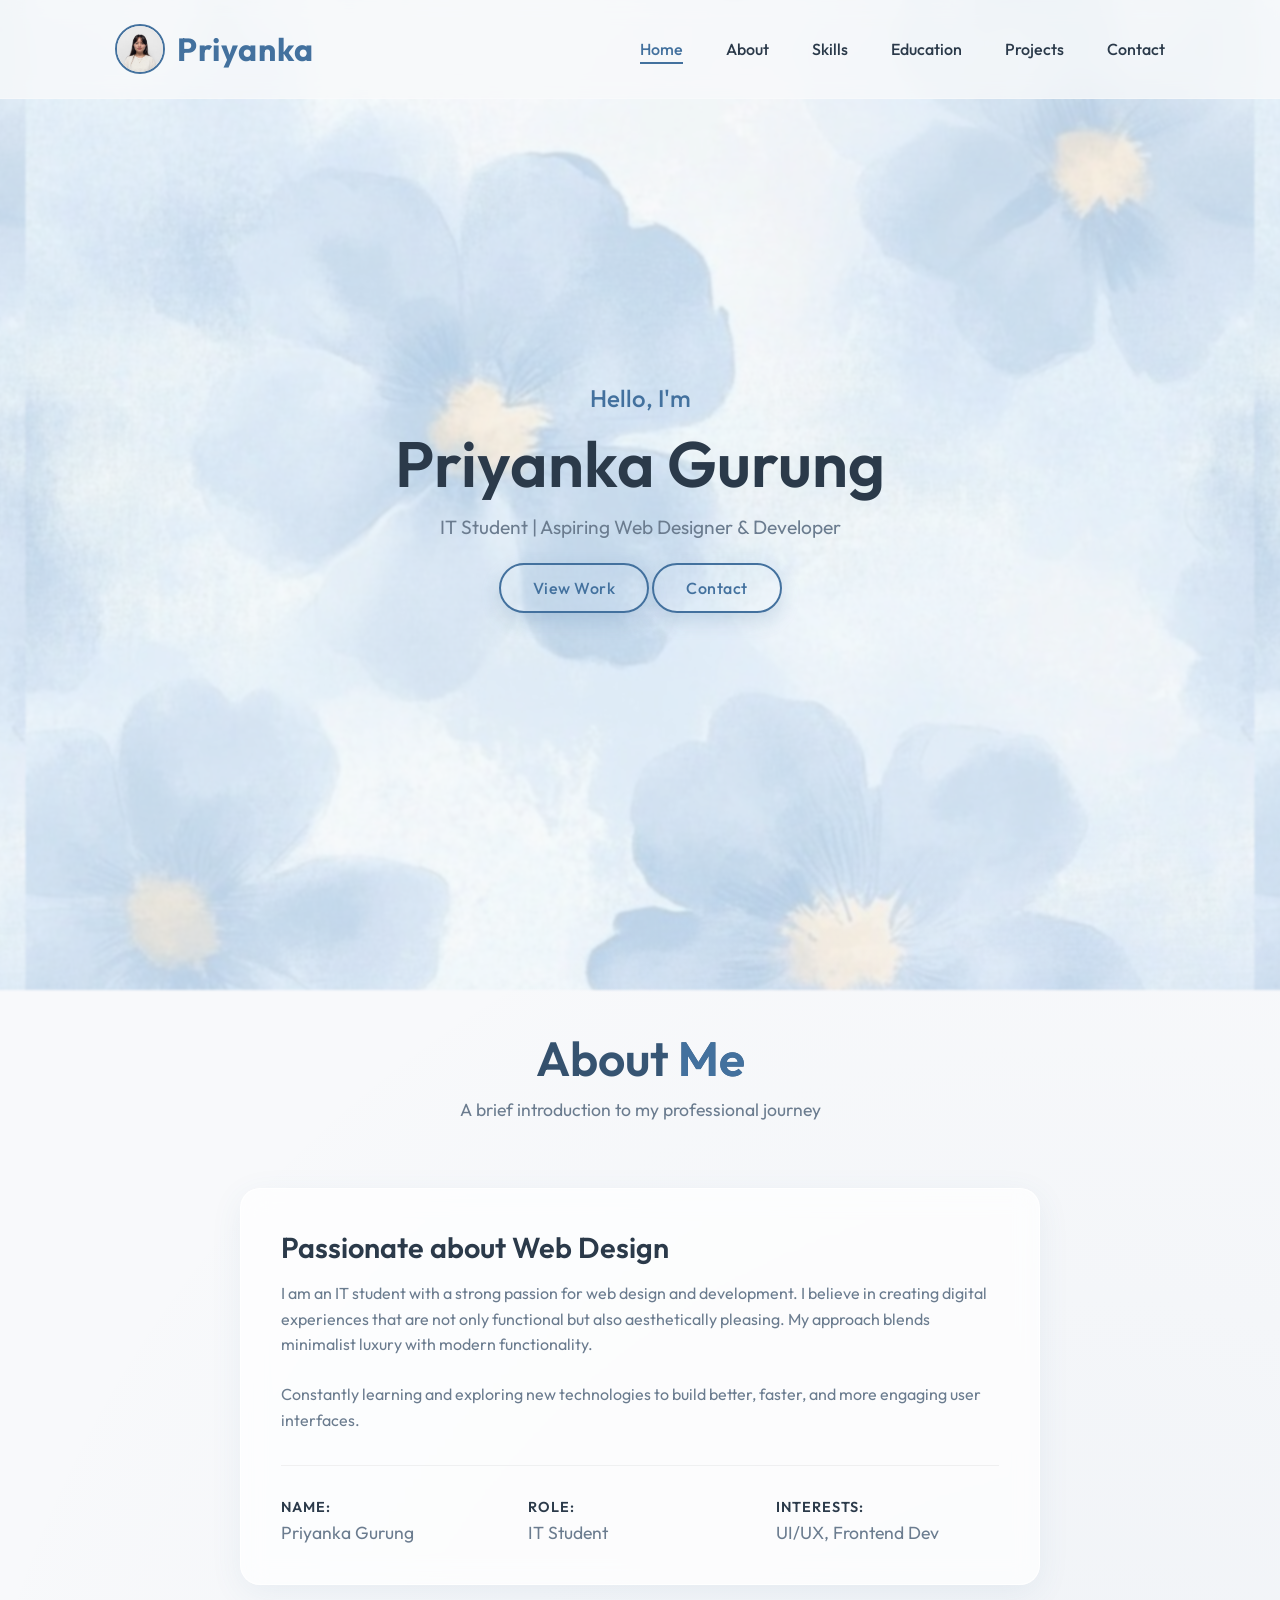
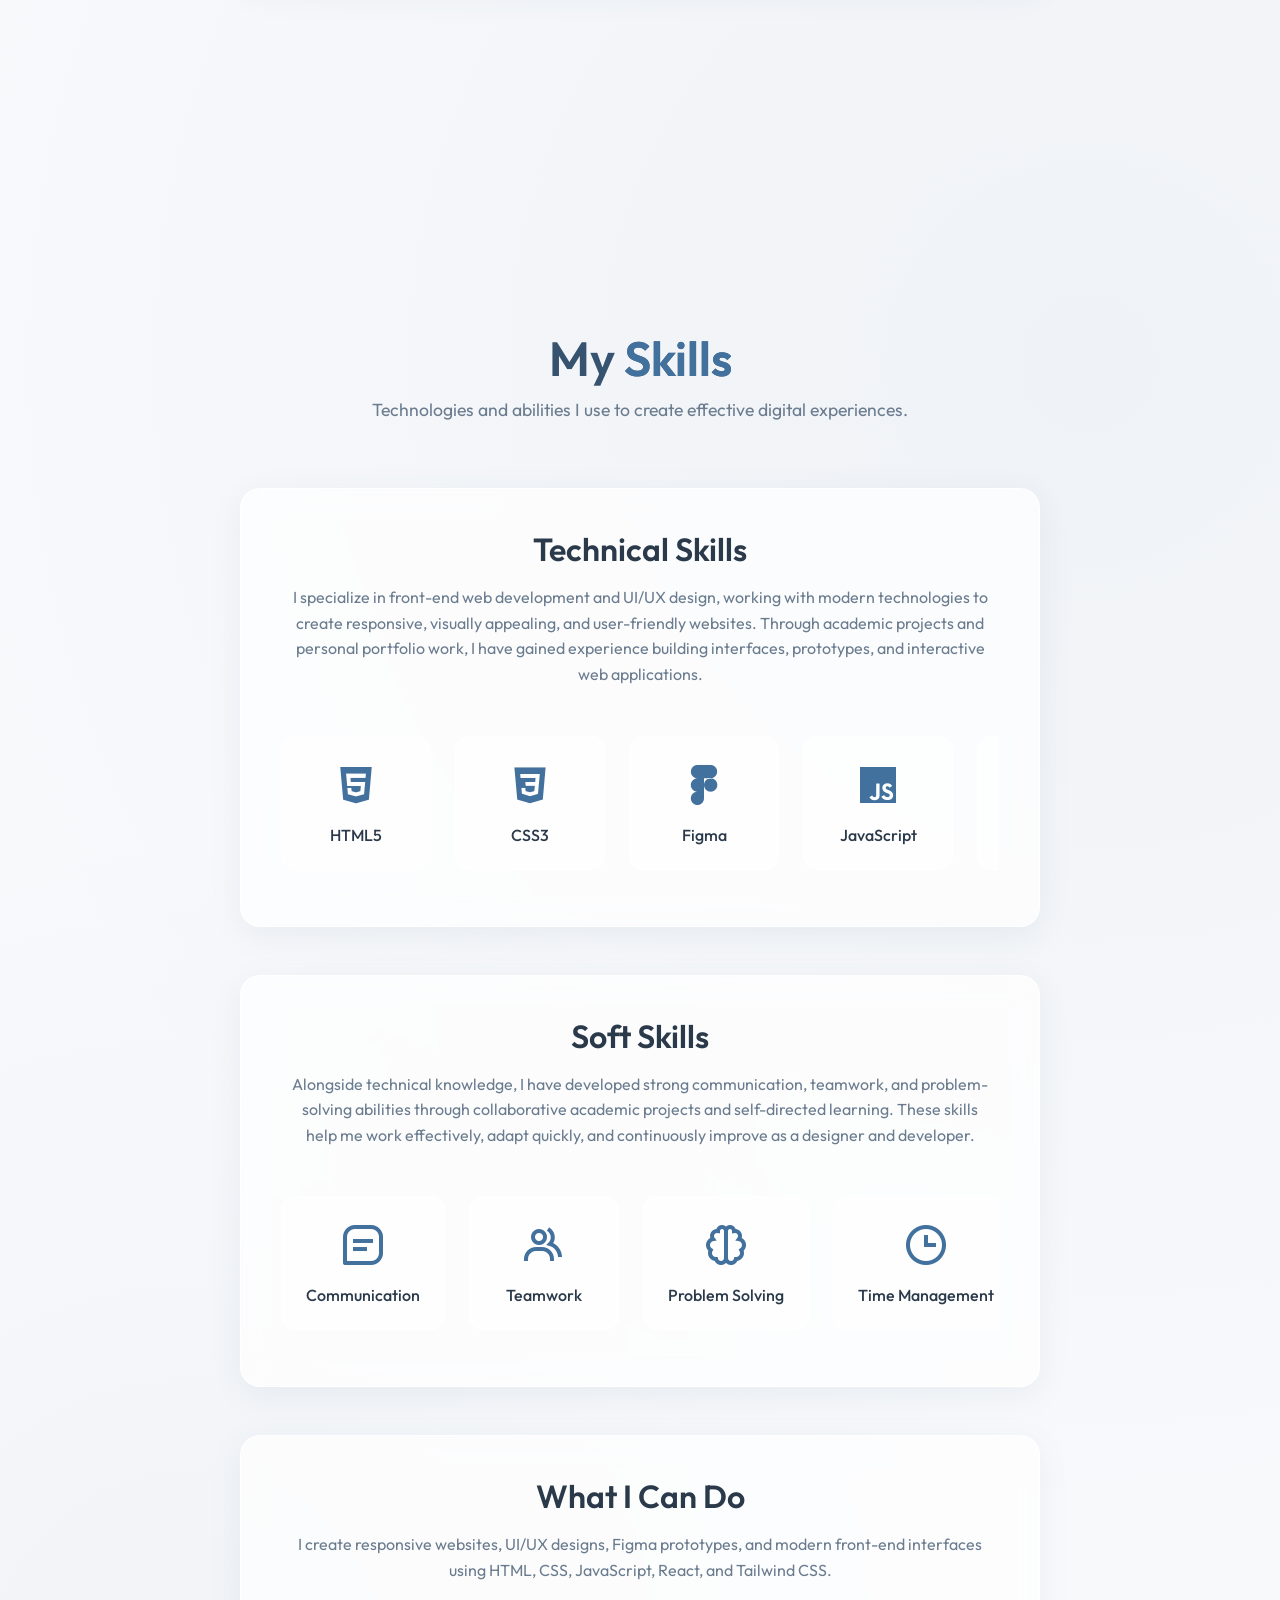
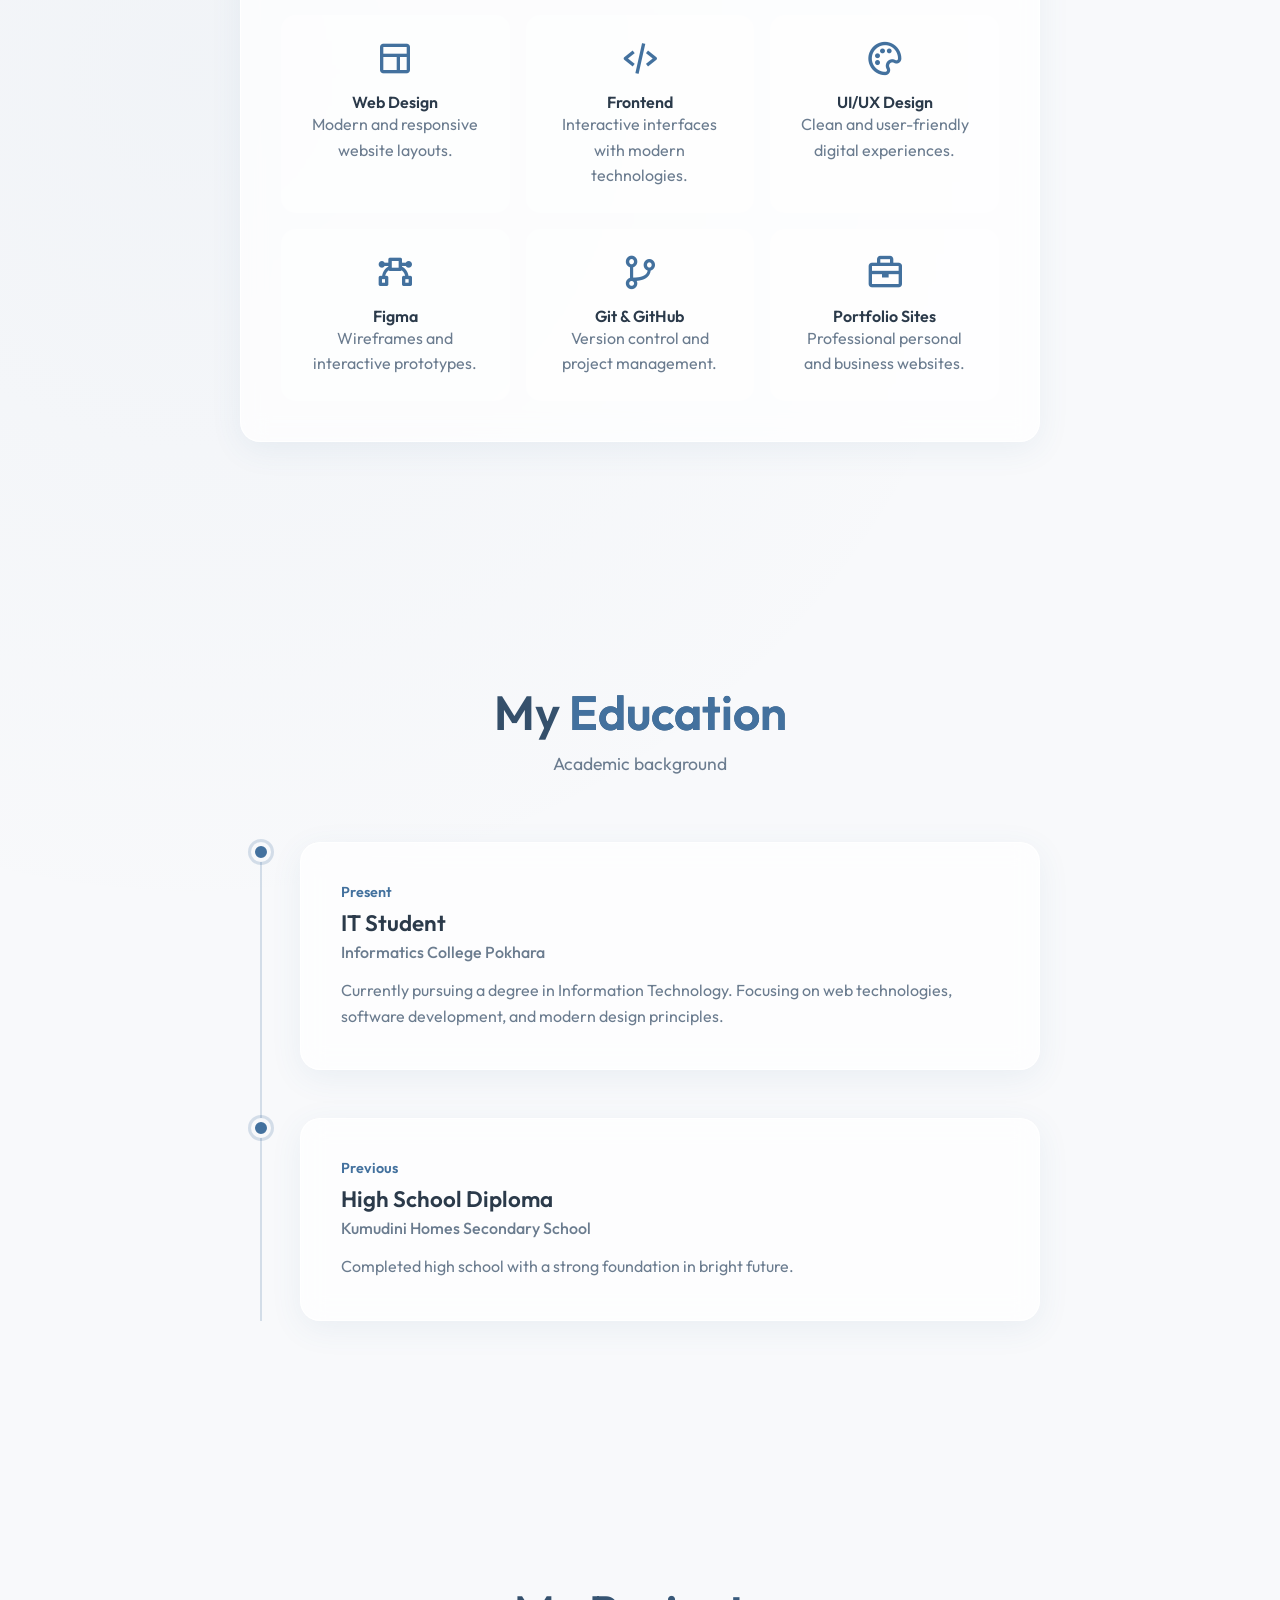
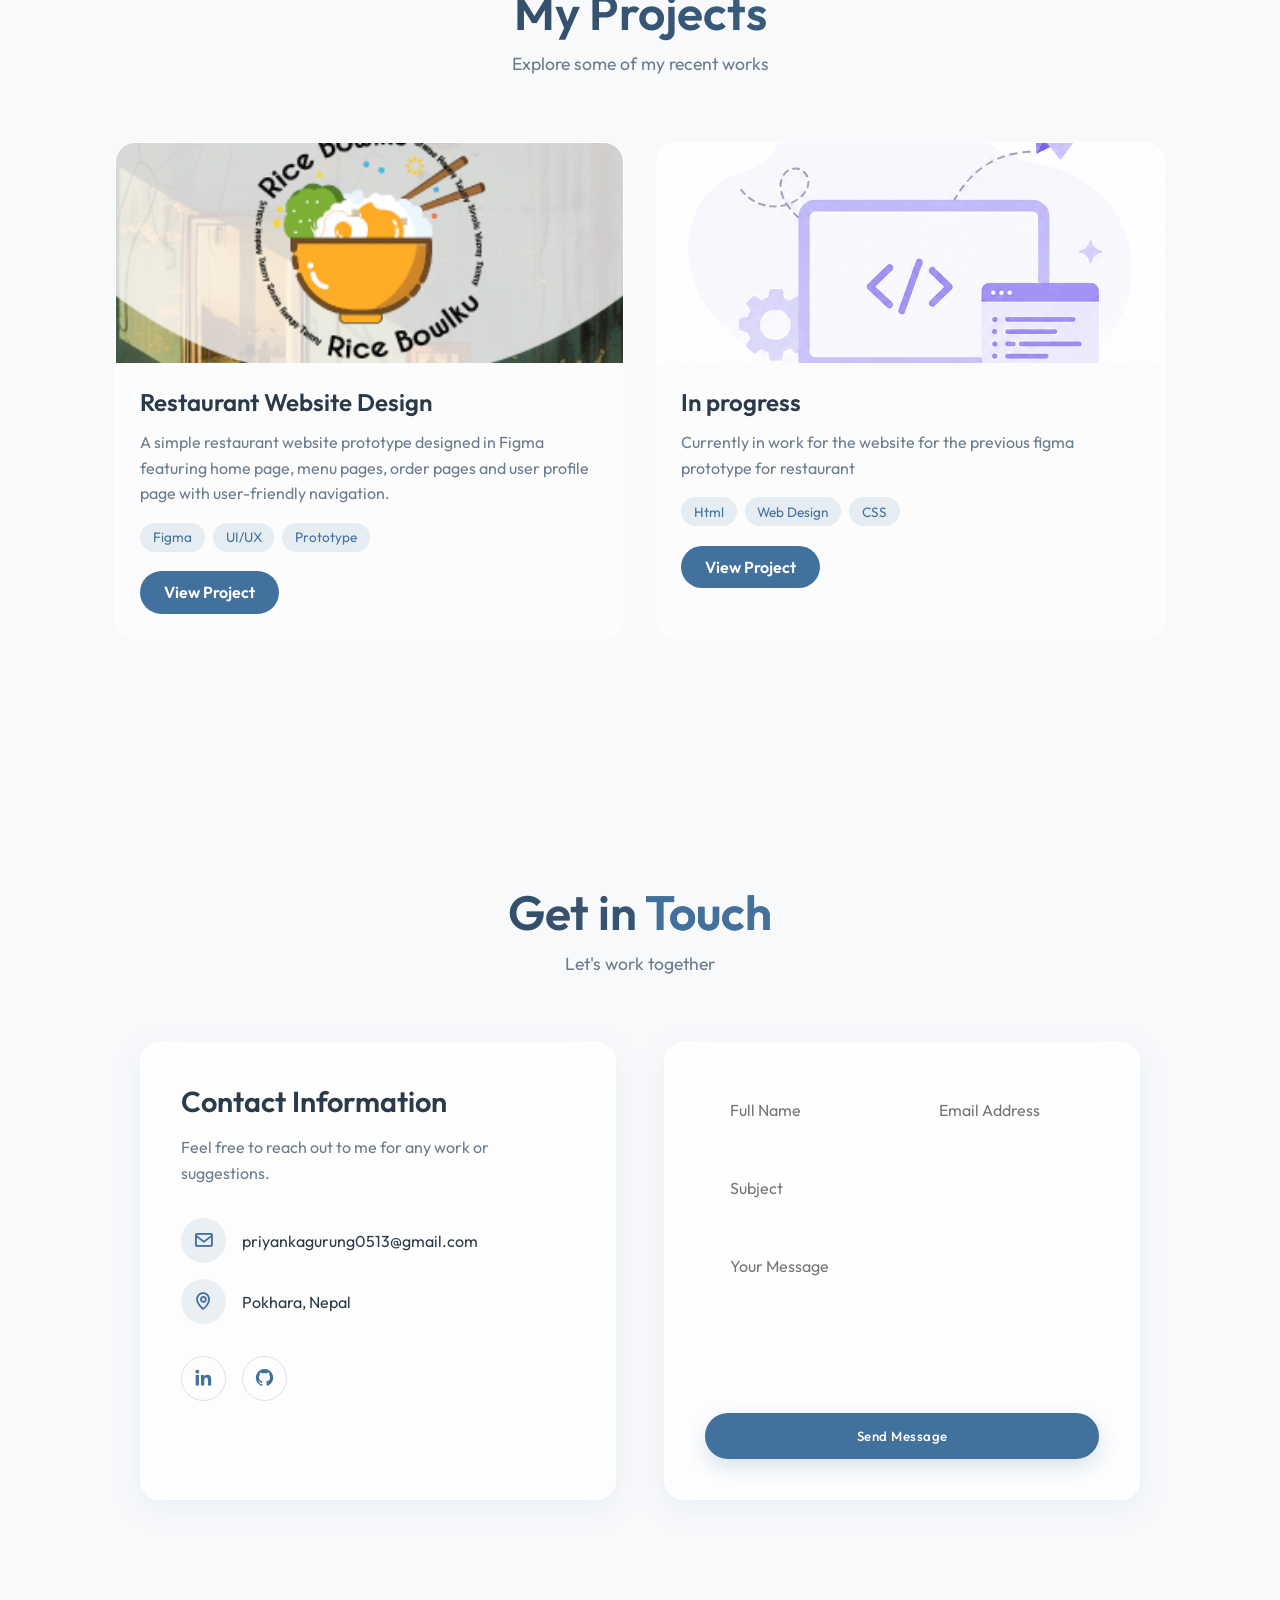
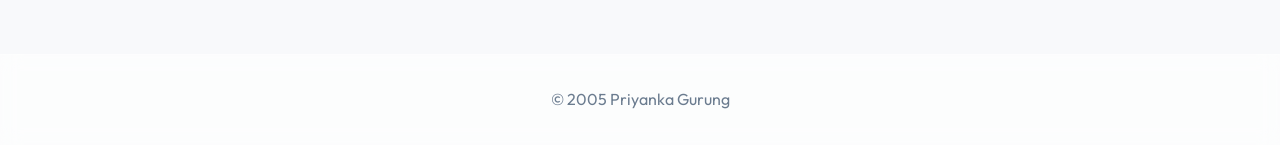
==== index.html @ aeb5b5dc "fixing-thankyoupage" ====
<!DOCTYPE html>
<html lang="en">

<head>
    <meta charset="UTF-8">
    <meta name="viewport" content="width=device-width, initial-scale=1.0">
    <title>Priyanka Gurung | Portfolio</title>
    <meta name="description"
        content="Personal portfolio of Priyanka Gurung - IT Student and Aspiring Web Designer & Developer">
    <link rel="stylesheet" href="style.css">
    <link href="https://fonts.googleapis.com/css2?family=Outfit:wght@300;400;500;600;700&display=swap" rel="stylesheet">
    <!-- Boxicons for icons -->
    <link href='https://unpkg.com/boxicons@2.1.4/css/boxicons.min.css' rel='stylesheet'>
</head>

<body>
    <div class="live-bg"></div>

    <header class="header">
        <a href="#" class="logo">
            <img src="me.jpeg" alt="Profile" class="logo-photo">
            <span>Priyanka</span>
        </a>
        <nav class="navbar">
            <a href="#home" class="active">Home</a>
            <a href="#about">About</a>
            <a href="#skills">Skills</a>
            <a href="#education">Education</a>
            <a href="#projects">Projects</a>
            <a href="#contact">Contact</a>
        </nav>
        <div class="menu-icon" id="menu-icon">
            <i class='bx bx-menu'></i>
        </div>
    </header>

    <main>
        <!-- Home Section -->
        <section id="home" class="home">
            <div class="home-content">
                <h3 class="fade-in">Hello, I'm</h3>
                <h1 class="fade-in delay-1">Priyanka Gurung</h1>
                <h3 class="tagline fade-in delay-2">IT Student | Aspiring Web Designer & Developer</h3>
                <div class="btn-group fade-in delay-4">
                    <a href="#projects" class="btn btn-outline">View Work</a>
                    <a href="#contact" class="btn btn-outline">Contact</a>
                </div>
            </div>
        </section>

        <!-- About Section -->
        <section id="about" class="about">
            <div class="section-title slide-up">
                <h2>About <span>Me</span></h2>
                <p>A brief introduction to my professional journey</p>
            </div>
            <div class="about-container">
                <div class="about-card glass-card slide-up">
                    <div class="about-text">
                        <h3>Passionate about Web Design</h3>
                        <p>I am an IT student with a strong passion for web design and development. I believe in
                            creating digital experiences that are not only functional but also aesthetically pleasing.
                            My approach blends minimalist luxury with modern functionality.</p>
                        <p>Constantly learning and exploring new technologies to build better, faster, and more engaging
                            user interfaces.</p>
                        <div class="about-info">
                            <div class="info-item">
                                <span class="title">Name:</span>
                                <span class="value">Priyanka Gurung</span>
                            </div>
                            <div class="info-item">
                                <span class="title">Role:</span>
                                <span class="value">IT Student</span>
                            </div>
                            <div class="info-item">
                                <span class="title">Interests:</span>
                                <span class="value">UI/UX, Frontend Dev</span>
                            </div>
                        </div>
                    </div>
                </div>
            </div>
        </section>

        <!-- Skills Section -->
        <section class="skills" id="skills">

            <div class="section-title">
                <h2>My <span>Skills</span></h2>
                <p>Technologies and abilities I use to create effective digital experiences.</p>
            </div>

            <!-- Technical Skills -->
            <div class="skills-box glass-card">

                <h3>Technical Skills</h3>

                <p class="skills-intro">
                    I specialize in front-end web development and UI/UX design, working with modern
                    technologies to create responsive, visually appealing, and user-friendly websites.
                    Through academic projects and personal portfolio work, I have gained experience
                    building interfaces, prototypes, and interactive web applications.
                </p>

                <div class="skills-scroll">

                    <div class="skill-card">
                        <i class='bx bxl-html5'></i>
                        <span>HTML5</span>
                    </div>

                    <div class="skill-card">
                        <i class='bx bxl-css3'></i>
                        <span>CSS3</span>
                    </div>

                    <div class="skill-card">
                        <i class='bx bxl-figma'></i>
                        <span>Figma</span>
                    </div>

                    <div class="skill-card">
                        <i class='bx bxl-javascript'></i>
                        <span>JavaScript</span>
                    </div>

                    <div class="skill-card">
                        <i class='bx bxl-git'></i>
                        <span>Git</span>
                    </div>

                </div>

            </div>

            <!-- Soft Skills -->
            <div class="skills-box glass-card">

                <h3>Soft Skills</h3>

                <p class="skills-intro">
                    Alongside technical knowledge, I have developed strong communication,
                    teamwork, and problem-solving abilities through collaborative academic
                    projects and self-directed learning. These skills help me work effectively,
                    adapt quickly, and continuously improve as a designer and developer.
                </p>

                <div class="skills-scroll">

                    <div class="skill-card">
                        <i class='bx bx-message-square-detail'></i>
                        <span>Communication</span>
                    </div>

                    <div class="skill-card">
                        <i class='bx bx-group'></i>
                        <span>Teamwork</span>
                    </div>

                    <div class="skill-card">
                        <i class='bx bx-brain'></i>
                        <span>Problem Solving</span>
                    </div>

                    <div class="skill-card">
                        <i class='bx bx-time'></i>
                        <span>Time Management</span>
                    </div>

                    <div class="skill-card">
                        <i class='bx bx-bulb'></i>
                        <span>Adaptability</span>
                    </div>

                    <div class="skill-card">
                        <i class='bx bx-book-open'></i>
                        <span>Continuous Learning</span>
                    </div>

                </div>

            </div>

            <div class="glass-card services-box">
                <h3>What I Can Do</h3>

                <p class="services-intro">
                    I create responsive websites, UI/UX designs, Figma prototypes, and modern front-end interfaces using HTML, CSS, JavaScript, React, and Tailwind CSS.
                </p>

                <div class="services-grid">

                    <div class="service-card">
                        <i class='bx bx-layout'></i>
                        <h4>Web Design</h4>
                        <p>Modern and responsive website layouts.</p>
                    </div>

                    <div class="service-card">
                        <i class='bx bx-code-alt'></i>
                        <h4>Frontend</h4>
                        <p>Interactive interfaces with modern technologies.</p>
                    </div>

                    <div class="service-card">
                        <i class='bx bx-palette'></i>
                        <h4>UI/UX Design</h4>
                        <p>Clean and user-friendly digital experiences.</p>
                    </div>

                    <div class="service-card">
                        <i class='bx bx-vector'></i>
                        <h4>Figma</h4>
                        <p>Wireframes and interactive prototypes.</p>
                    </div>

                    <div class="service-card">
                        <i class='bx bx-git-branch'></i>
                        <h4>Git & GitHub</h4>
                        <p>Version control and project management.</p>
                    </div>

                    <div class="service-card">
                        <i class='bx bx-briefcase'></i>
                        <h4>Portfolio Sites</h4>
                        <p>Professional personal and business websites.</p>
                    </div>

                </div>
            </div>
        </section>

        <!-- Education Section -->
        <section id="education" class="education">
            <div class="section-title slide-up">
                <h2>My <span>Education</span></h2>
                <p>Academic background</p>
            </div>
            <div class="timeline">
                <div class="timeline-item slide-up">
                    <div class="timeline-dot"></div>
                    <div class="timeline-content glass-card hover-lift">
                        <span class="date">Present</span>
                        <h3>IT Student</h3>
                        <h4>Informatics College Pokhara</h4>
                        <p>Currently pursuing a degree in Information Technology. Focusing on web technologies, software
                            development, and modern design principles.</p>
                    </div>
                </div>
                <div class="timeline-item slide-up">
                    <div class="timeline-dot"></div>
                    <div class="timeline-content glass-card hover-lift">
                        <span class="date">Previous</span>
                        <h3>High School Diploma</h3>
                        <h4>Kumudini Homes Secondary School</h4>
                        <p>Completed high school with a strong foundation in bright future.</p>
                    </div>
                </div>
            </div>
        </section>


        <!-- Project Section -->
        <section id="projects">

            <div class="section-title">
                <h2>My Projects</h2>
                <p>Explore some of my recent works</p>
            </div>

            <div class="projects-grid">

                <!-- Project 1 -->
                <div class="project-card">
                    <img src="rest.png" alt="Restaurant Website">

                    <div class="project-content">
                        <h3>Restaurant Website Design</h3>

                        <p>
                            A simple restaurant website prototype designed in Figma
                            featuring home page, menu pages, order pages and user profile page with user-friendly navigation.
                        </p>

                        <div class="project-tags">
                            <span>Figma</span>
                            <span>UI/UX</span>
                            <span>Prototype</span>
                        </div>

                        <a href="https://www.figma.com/proto/GCMDVQai2wZbsWdbMqsT8e/Simple-restaurant?page-id=0%3A1&node-id=3-2&viewport=85%2C161%2C0.15&t=cBl9RbbwxNpp7fUl-1&scaling=scale-down&content-scaling=fixed&starting-point-node-id=3%3A2"
                           target="_blank"
                           class="project-btn">
                            View Project
                        </a>
                    </div>
                </div>

                <!-- Project 2 -->
                <div class="project-card">
                    <img src="onwork.png" alt="In progress">

                    <div class="project-content">
                        <h3>In progress</h3>

                        <p>
                            Currently in work for the website for the previous figma prototype for restaurant
                        </p>

                        <div class="project-tags">
                            <span>Html</span>
                            <span>Web Design</span>
                            <span>CSS</span>
                        </div>

                        <a href="notfound.html"
                           target="_blank"
                           class="project-btn">
                            View Project
                        </a>
                    </div>
                </div>
            </div>
        </section>
        <!-- Contact Section -->
        <section id="contact" class="contact">
            <div class="section-title slide-up">
                <h2>Get in <span>Touch</span></h2>
                <p>Let's work together</p>
            </div>
            <div class="contact-container">
                <div class="contact-info glass-card slide-up">
                    <h3>Contact Information</h3>
                    <p>Feel free to reach out to me for any work or suggestions.</p>
                    <div class="contact-list">
                        <div class="contact-item">
                            <i class='bx bx-envelope'></i>
                            <a href="mailto:priyankagurung0513@gmail.com">priyankagurung0513@gmail.com</a>
                        </div>
                        <div class="contact-item">
                            <i class='bx bx-map'></i>
                            <span>Pokhara, Nepal</span>
                        </div>
                    </div>
                    <div class="social-links">
                        <a href="https://www.linkedin.com/in/priyankagrgg/" class="social-icon"><i class='bx bxl-linkedin'></i></a>
                        <a href="https://github.com/priyankagurung13" class="social-icon"><i class='bx bxl-github'></i></a>
                    </div>
                </div>
                <div class="contact-form glass-card slide-up delay-1">

                    <form id="contactForm">

                        <div class="input-box">
                            <input type="text" name="name" placeholder="Full Name" required>
                            <input type="email" name="email" placeholder="Email Address" required>
                        </div>

                        <div class="input-box">
                            <input type="text" name="subject" placeholder="Subject">
                        </div>

                        <textarea
                                name="message"
                                id="message"
                                cols="30"
                                rows="10"
                                placeholder="Your Message"
                                required></textarea>

                        <button type="submit" class="btn">
                            Send Message
                        </button>

                    </form>
                </div>
            </div>
        </section>
    </main>

    <footer class="footer">
        <p> © 2005 Priyanka Gurung </p>
    </footer>

    <script src="script.js"></script>
</body>

</html>
---- style.css ----
/* Google Fonts - Outfit */
@import url('https://fonts.googleapis.com/css2?family=Outfit:wght@300;400;500;600;700&display=swap');

/* CSS Variables for Luxury/Neutral/Blue Theme */
:root {
    --bg-color: #f8f9fb; /* Off-white / light gray */
    --text-color: #2b3a4a; /* Deep gray-blue */
    --main-color: #43719e; /* Soft navy/blue accent */
    --main-color-hover: #325a81;
    --secondary-text: #6b7c8f;
    
    --glass-bg: rgba(255, 255, 255, 0.7);
    --glass-border: rgba(255, 255, 255, 0.8);
    --glass-shadow: 0 8px 32px rgba(67, 113, 158, 0.08);
    
    --gradient-1: linear-gradient(135deg, #e0e8f0 0%, #f8f9fb 100%);
    --gradient-text: linear-gradient(45deg, #2b3a4a, #43719e);
}

* {
    margin: 0;
    padding: 0;
    box-sizing: border-box;
    font-family: 'Outfit', sans-serif;
    scroll-behavior: smooth;
}
.logo {
    display: flex;
    align-items: center;
    gap: 12px;
    font-size: 2rem;
    font-weight: 700;
}

.logo-photo {
    width: 50px;
    height: 50px;
    border-radius: 50%;
    object-fit: cover;
    border: 2px solid #43719e;
}

body {
    background: var(--bg-color);
    background-image: 
        radial-gradient(circle at 15% 50%, rgba(67, 113, 158, 0.04), transparent 25%),
        radial-gradient(circle at 85% 30%, rgba(67, 113, 158, 0.05), transparent 25%);
    color: var(--text-color);
    overflow-x: hidden;
}

/* Typography */
h1, h2, h3, h4, h5, h6 {
    color: var(--text-color);
    font-weight: 600;
}

p {
    color: var(--secondary-text);
    line-height: 1.6;
}

a {
    text-decoration: none;
    color: var(--text-color);
    transition: 0.3s;
}

/* Glassmorphism Utilities */
.glass-card {
    background: var(--glass-bg);
    backdrop-filter: blur(12px);
    -webkit-backdrop-filter: blur(12px);
    border: 1px solid var(--glass-border);
    border-radius: 20px;
    box-shadow: var(--glass-shadow);
    padding: 2.5rem;
}

.hover-lift {
    transition: transform 0.4s cubic-bezier(0.175, 0.885, 0.32, 1.275), box-shadow 0.4s ease;
}

.hover-lift:hover {
    transform: translateY(-10px);
    box-shadow: 0 15px 40px rgba(67, 113, 158, 0.15);
}

/* Buttons */
.btn {
    display: inline-block;
    padding: 0.8rem 2rem;
    background: var(--main-color);
    color: white;
    border-radius: 30px;
    font-weight: 500;
    letter-spacing: 0.5px;
    transition: all 0.3s ease;
    border: 2px solid var(--main-color);
    box-shadow: 0 8px 20px rgba(67, 113, 158, 0.2);
}

.btn:hover {
    background: var(--main-color-hover);
    border-color: var(--main-color-hover);
    transform: translateY(-3px);
    box-shadow: 0 12px 25px rgba(67, 113, 158, 0.3);
}

.btn-outline {
    background: transparent;
    color: var(--main-color);
}

.btn-outline:hover {
    background: var(--main-color);
    color: white;
}

/* Header & Navigation */
.header {
    position: fixed;
    top: 0;
    left: 0;
    width: 100%;
    padding: 1.5rem 9%;
    background: rgba(248, 249, 251, 0.8);
    backdrop-filter: blur(10px);
    display: flex;
    justify-content: space-between;
    align-items: center;
    z-index: 100;
    transition: 0.3s;
    border-bottom: 1px solid rgba(255,255,255,0.3);
}

.header.sticky {
    padding: 1rem 9%;
    background: rgba(255, 255, 255, 0.95);
    box-shadow: 0 5px 20px rgba(0, 0, 0, 0.05);
}

.logo {
    font-size: 2rem;
    font-weight: 700;
    letter-spacing: 1px;
}

.logo span {
    color: var(--main-color);
}

.navbar a {
    font-size: 1rem;
    font-weight: 500;
    margin-left: 2.5rem;
    position: relative;
}

.navbar a::after {
    content: '';
    position: absolute;
    bottom: -5px;
    left: 0;
    width: 0;
    height: 2px;
    background: var(--main-color);
    transition: 0.3s ease;
}

.navbar a:hover::after,
.navbar a.active::after {
    width: 100%;
}

.navbar a:hover,
.navbar a.active {
    color: var(--main-color);
}

.menu-icon {
    font-size: 2rem;
    cursor: pointer;
    display: none;
    color: var(--text-color);
}

/* Sections General */
section {
    min-height: 100vh;
    padding: 8rem 9% 4rem;
}

.section-title {
    text-align: center;
    margin-bottom: 4rem;
}

.section-title h2 {
    font-size: 3rem;
    background: var(--gradient-text);
    -webkit-background-clip: text;
    -webkit-text-fill-color: transparent;
}

.section-title span {
    color: var(--main-color);
    -webkit-text-fill-color: var(--main-color);
}

.section-title p {
    font-size: 1.1rem;
    margin-top: 0.5rem;
}

/* Home Section */
.home {
    position: relative;
    display: flex;
    align-items: center;
    justify-content: center;
    text-align: center;
    padding-top: 10rem;
    overflow: hidden;
}

.home-content {
    max-width: 800px;
    z-index: 2;
    margin: 0 auto;
}

.home-content h3 {
    font-size: 1.5rem;
    font-weight: 500;
    color: var(--main-color);
}

.home-content h1 {
    font-size: 4rem;
    line-height: 1.1;
    margin: 1rem 0;
}

.home-content .tagline {
    font-size: 1.2rem;
    font-weight: 400;
    margin-bottom: 1.5rem;
    color: var(--secondary-text);
}

.home-content p {
    font-size: 1.05rem;
    margin-bottom: 2.5rem;
}

/* Live Panning Background */
.live-bg {
    position: fixed;
    top: -10%;
    left: -10%;
    width: 120%;
    height: 120%;
    background-image: url('ba.jpg');
    background-size: 80%;
    background-position: center;
    opacity: 0.35; /* Visible persistent background texture across all pages */
    z-index: -2;
    pointer-events: none;
    animation: circleMove 15s linear infinite;
    filter: blur(1px); /* Slight blur for softness */
    will-change: transform;
}

@keyframes circleMove {
    0% {
        transform: translate(0px, 0px);
    }
    25% {
        transform: translate(20px, -20px);
    }
    50% {
        transform: translate(40px, 0px);
    }
    75% {
        transform: translate(20px, 20px);
    }
    100% {
        transform: translate(0px, 0px);
    }
}
/* About Section */
.about-container {
    max-width: 800px;
    margin: 0 auto;
}

.about-text h3 {
    font-size: 1.8rem;
    margin-bottom: 1rem;
}

.about-text p {
    margin-bottom: 1.5rem;
}

.about-info {
    display: grid;
    grid-template-columns: repeat(auto-fit, minmax(200px, 1fr));
    gap: 1.5rem;
    margin-top: 2rem;
    padding-top: 2rem;
    border-top: 1px solid rgba(0,0,0,0.05);
}

.info-item .title {
    font-weight: 600;
    color: var(--text-color);
    display: block;
    font-size: 0.9rem;
    text-transform: uppercase;
    letter-spacing: 1px;
    margin-bottom: 0.3rem;
}

.info-item .value {
    color: var(--secondary-text);
    font-size: 1.1rem;
}


/*  skill  */

.skills-box {
    max-width: 800px;
    margin: 0 auto 3rem;
}

.skills-box h3 {
    font-size: 2rem;
    text-align: center;
    margin-bottom: 1rem;
}

.skills-intro {
    text-align: center;
    max-width: 700px;
    margin: 0 auto 2rem;
}

.skills-scroll {
    display: flex;
    gap: 1.5rem;
    overflow-x: auto;
    padding: 1rem 0;
    scroll-behavior: smooth;
}

.skills-scroll::-webkit-scrollbar {
    display: none;
}

.skills-scroll {
    scrollbar-width: none;
}

.skill-card {
    min-width: 150px;
    flex-shrink: 0;
    text-align: center;
    padding: 1.5rem;
    border-radius: 15px;
    background: rgba(255,255,255,0.5);
    border: 1px solid rgba(255,255,255,0.8);
    transition: 0.3s;
}

.skill-card:hover {
    transform: translateY(-8px);
    background-image: linear-gradient(
            rgba(255,255,255,0.75),
            rgba(255,255,255,0.75)
    ), url('ba.jpg');
    background-size: cover;
    background-position: center;
    transition: .3s;
    box-shadow: 0 10px 25px rgba(67,113,158,0.15);
}

.skill-card i {
    font-size: 3rem;
    color: var(--main-color);
    margin-bottom: 1rem;
}

.skill-card span {
    display: block;
    font-weight: 500;
}
/* sdhgfdsgjkdsj*/

.services-box {
    max-width: 800px;
    margin: 0 auto 3rem;
}
.services-box h3{
    text-align:center;
    font-size:2rem;
    margin-bottom:1rem;
}

.services-intro{
    text-align:center;
    max-width:700px;
    margin:0 auto 2rem;
}

.services-grid{
    display:grid;
    grid-template-columns:repeat(auto-fit,minmax(220px,1fr));
    gap:1rem;
}

.service-card{
    padding:1.5rem;
    text-align:center;
    border-radius:15px;
    background: rgba(255,255,255,.4);;
    transition: .3s;
}

.service-card:hover{
    transform:translateY(-5px);
    background-image: linear-gradient(
            rgba(255,255,255,0.75),
            rgba(255,255,255,0.75)
    ), url('ba.jpg');
    background-size: cover;
    background-position: center;
    transition: .3s;
}

.service-card i{
    font-size:2.5rem;
    color:var(--main-color);
    margin-bottom:.8rem;
}

/* Education Timeline */
.timeline {
    max-width: 800px;
    margin: 0 auto;
    position: relative;
}

.timeline::before {
    content: '';
    position: absolute;
    top: 0;
    left: 20px;
    width: 2px;
    height: 100%;
    background: rgba(67, 113, 158, 0.2);
}

.timeline-item {
    position: relative;
    padding-left: 60px;
    margin-bottom: 3rem;
}

.timeline-item:last-child {
    margin-bottom: 0;
}

.timeline-dot {
    position: absolute;
    top: 0;
    left: 11px;
    width: 20px;
    height: 20px;
    background: var(--main-color);
    border-radius: 50%;
    border: 4px solid var(--bg-color);
    box-shadow: 0 0 0 3px rgba(67, 113, 158, 0.2);
}

.timeline-content .date {
    color: var(--main-color);
    font-weight: 600;
    font-size: 0.9rem;
    margin-bottom: 0.5rem;
    display: block;
}

.timeline-content h3 {
    font-size: 1.4rem;
    margin-bottom: 0.3rem;
}

.timeline-content h4 {
    font-size: 1rem;
    font-weight: 500;
    color: var(--secondary-text);
    margin-bottom: 1rem;
}




/* Projects Section */
.projects-grid{
    display:grid;
    grid-template-columns:repeat(auto-fit,minmax(300px,1fr));
    gap:2rem;
    max-width:1200px;
    margin:0 auto;
}

.project-card{
    background:rgba(255,255,255,.55);
    border-radius:20px;
    overflow:hidden;
    border:1px solid rgba(255,255,255,.8);
    backdrop-filter:blur(10px);
    transition:.3s ease;
}

.project-card:hover{
    transform:translateY(-8px);
    box-shadow:0 15px 30px rgba(67,113,158,.15);
}

.project-card img{
    width:100%;
    height:220px;
    object-fit:cover;
    display:block;
}

.project-content{
    padding:1.5rem;
}

.project-content h3{
    margin-bottom:.8rem;
    font-size:1.5rem;
}

.project-content p{
    margin-bottom:1rem;
    line-height:1.6;
}

.project-tags{
    display:flex;
    flex-wrap:wrap;
    gap:.5rem;
    margin-bottom:1.2rem;
}

.project-tags span{
    padding:.35rem .8rem;
    border-radius:20px;
    background:rgba(67,113,158,.12);
    color:var(--main-color);
    font-size:.85rem;
}

.project-btn{
    display:inline-block;
    padding:.7rem 1.5rem;
    background:var(--main-color);
    color:#fff;
    border-radius:30px;
    font-weight:600;
    transition:.3s;
}

.project-btn:hover{
    background:var(--main-color-hover);
}



/* Contact Section */
.contact-container {
    display: grid;
    grid-template-columns: repeat(auto-fit, minmax(350px, 1fr));
    gap: 3rem;
    max-width: 1000px;
    margin: 0 auto;
}

.contact-info h3 {
    font-size: 1.8rem;
    margin-bottom: 1rem;
}

.contact-list {
    margin: 2rem 0;
}

.contact-item {
    display: flex;
    align-items: center;
    gap: 1rem;
    margin-bottom: 1rem;
}

.contact-item i {
    width: 45px;
    height: 45px;
    background: rgba(67, 113, 158, 0.1);
    color: var(--main-color);
    border-radius: 50%;
    display: flex;
    justify-content: center;
    align-items: center;
    font-size: 1.3rem;
}

.social-links {
    display: flex;
    gap: 1rem;
}

.social-icon {
    width: 45px;
    height: 45px;
    border: 1px solid rgba(67, 113, 158, 0.2);
    border-radius: 50%;
    display: flex;
    justify-content: center;
    align-items: center;
    color: var(--main-color);
    font-size: 1.3rem;
    transition: 0.3s;
}

.social-icon:hover {
    background: var(--main-color);
    color: white;
    transform: translateY(-3px);
    box-shadow: 0 5px 15px rgba(67, 113, 158, 0.2);
}

.contact-form form {
    display: flex;
    flex-direction: column;
    gap: 1.5rem;
}

.input-box {
    display: flex;
    gap: 1.5rem;
}

.input-box input,
.contact-form textarea {
    width: 100%;
    padding: 1rem 1.5rem;
    background: rgba(255,255,255,0.5);
    border: 1px solid rgba(255,255,255,0.8);
    border-radius: 10px;
    font-size: 1rem;
    color: var(--text-color);
    outline: none;
    transition: 0.3s;
}

.contact-form textarea {
    resize: none;
    height: 150px;
}

.input-box input:focus,
.contact-form textarea:focus {
    background: white;
    border-color: var(--main-color);
    box-shadow: 0 0 0 4px rgba(67, 113, 158, 0.1);
}

/* Footer */
.footer {
    text-align: center;
    padding: 2rem 9%;
    background: rgba(255,255,255,0.6);
    backdrop-filter: blur(10px);
    border-top: 1px solid rgba(255,255,255,0.3);
}

/* Animations */
.fade-in {
    opacity: 0;
    transform: translateY(20px);
    transition: opacity 0.8s ease, transform 0.8s ease;
}

.fade-in.visible {
    opacity: 1;
    transform: translateY(0);
}

.slide-up {
    opacity: 0;
    transform: translateY(40px);
    transition: opacity 0.8s ease, transform 0.8s ease;
}

.slide-up.visible {
    opacity: 1;
    transform: translateY(0);
}

.delay-1 { transition-delay: 0.1s; }
.delay-2 { transition-delay: 0.2s; }
.delay-3 { transition-delay: 0.3s; }
.delay-4 { transition-delay: 0.4s; }

/* Responsive */
@media (max-width: 991px) {
    header { padding: 1.5rem 5%; }
    section { padding: 6rem 5% 3rem; }
    .home { flex-direction: column-reverse; text-align: center; gap: 4rem; padding-top: 8rem; }
    .home-content h1 { font-size: 3rem; }
    .btn-group { justify-content: center; display: flex; gap: 1rem; }

}

@media (max-width: 768px) {
    .menu-icon { display: block; }
    .navbar {
        position: absolute;
        top: 100%;
        left: 0;
        width: 100%;
        padding: 1rem 5%;
        background: rgba(255,255,255,0.95);
        backdrop-filter: blur(10px);
        border-top: 1px solid rgba(0,0,0,0.05);
        box-shadow: 0 10px 20px rgba(0,0,0,0.05);
        display: none;
        flex-direction: column;
    }
    .navbar.active { display: flex; }
    .navbar a {
        display: block;
        margin: 1rem 0;
        text-align: center;
    }
    .input-box { flex-direction: column; gap: 1.5rem; }
}
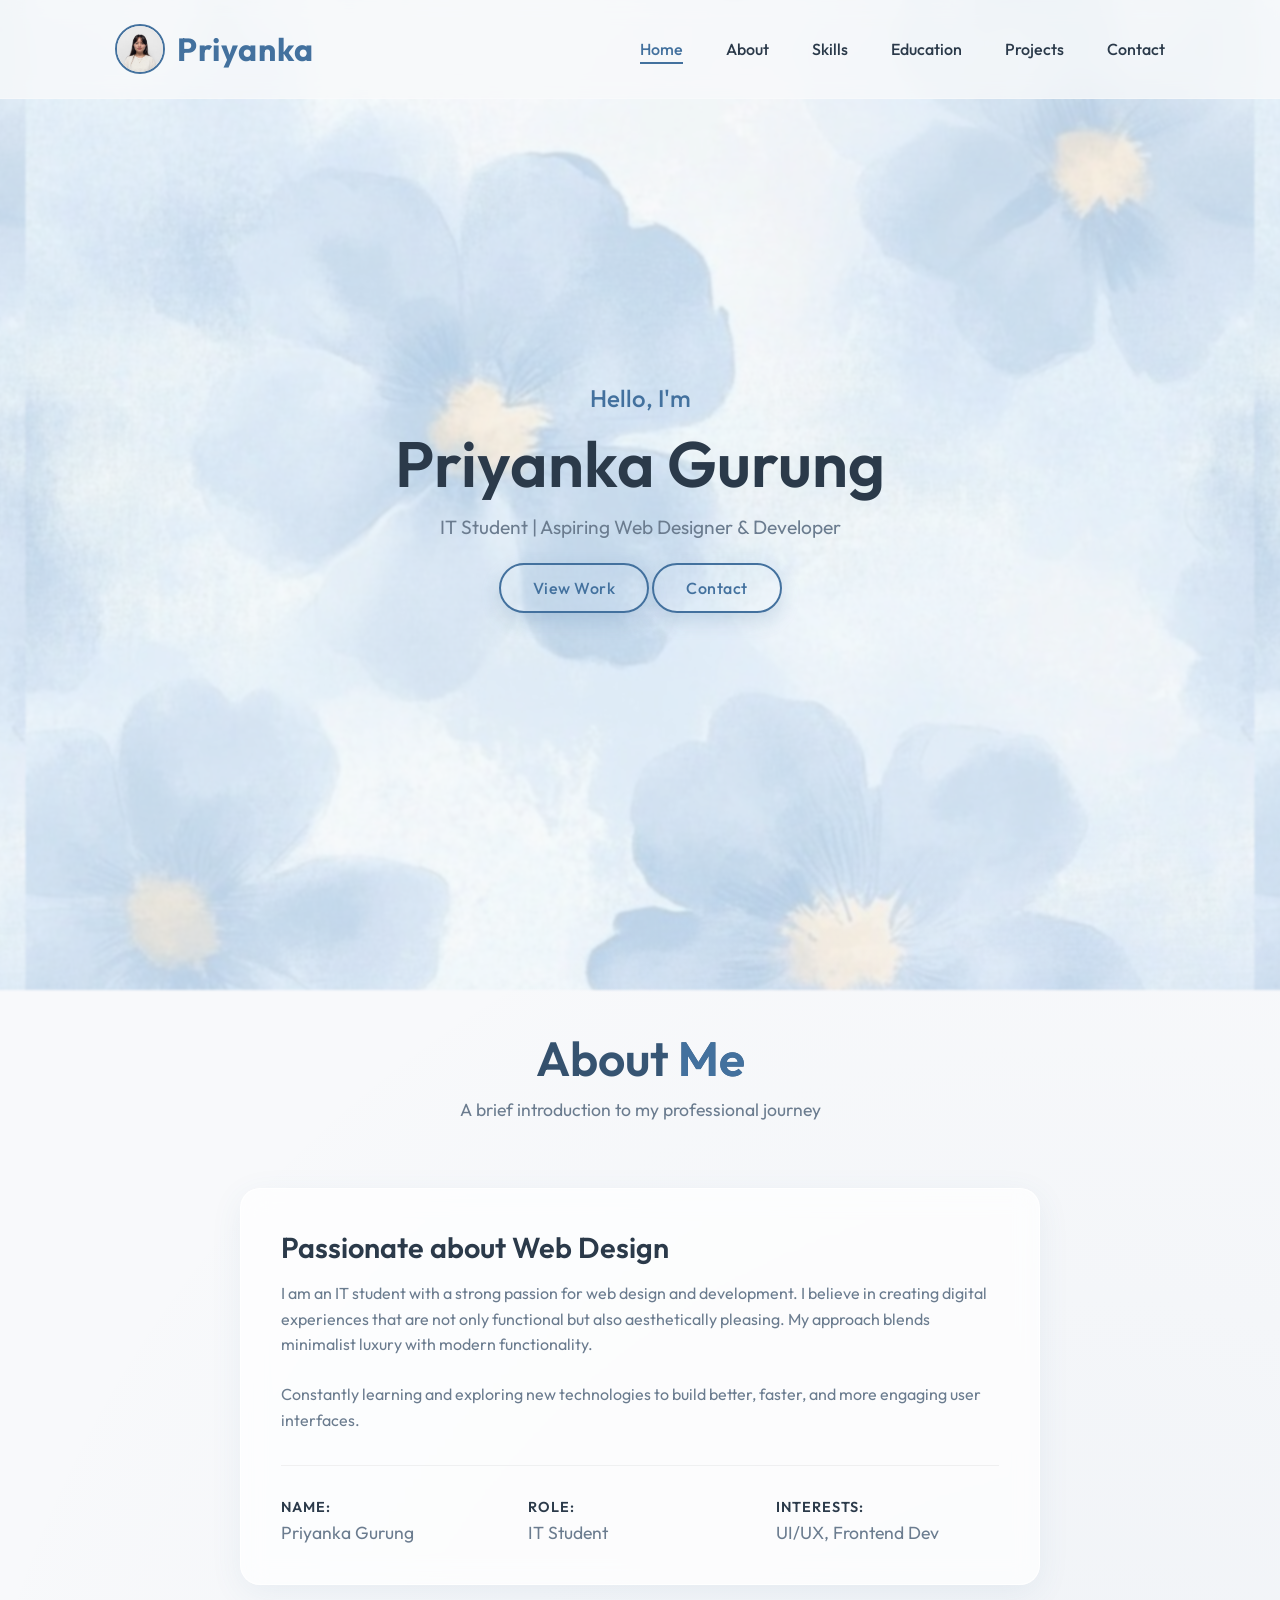
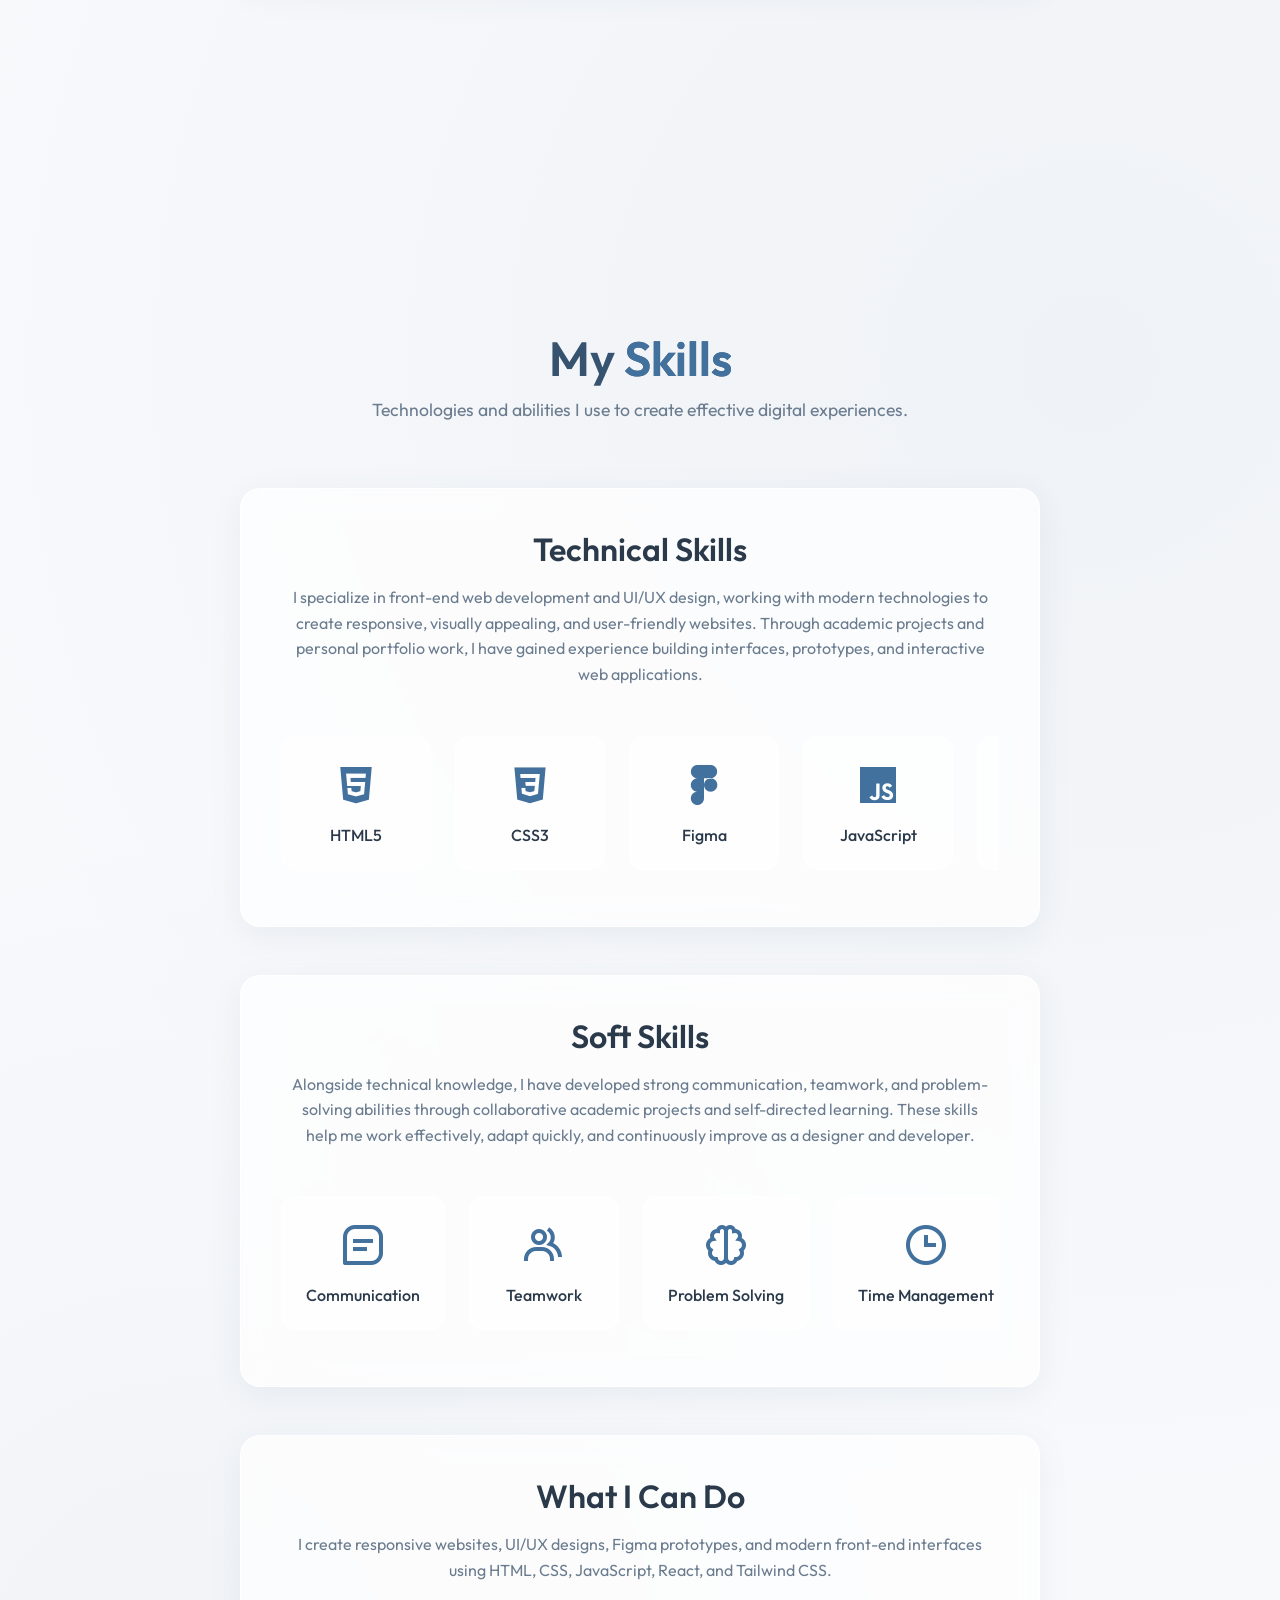
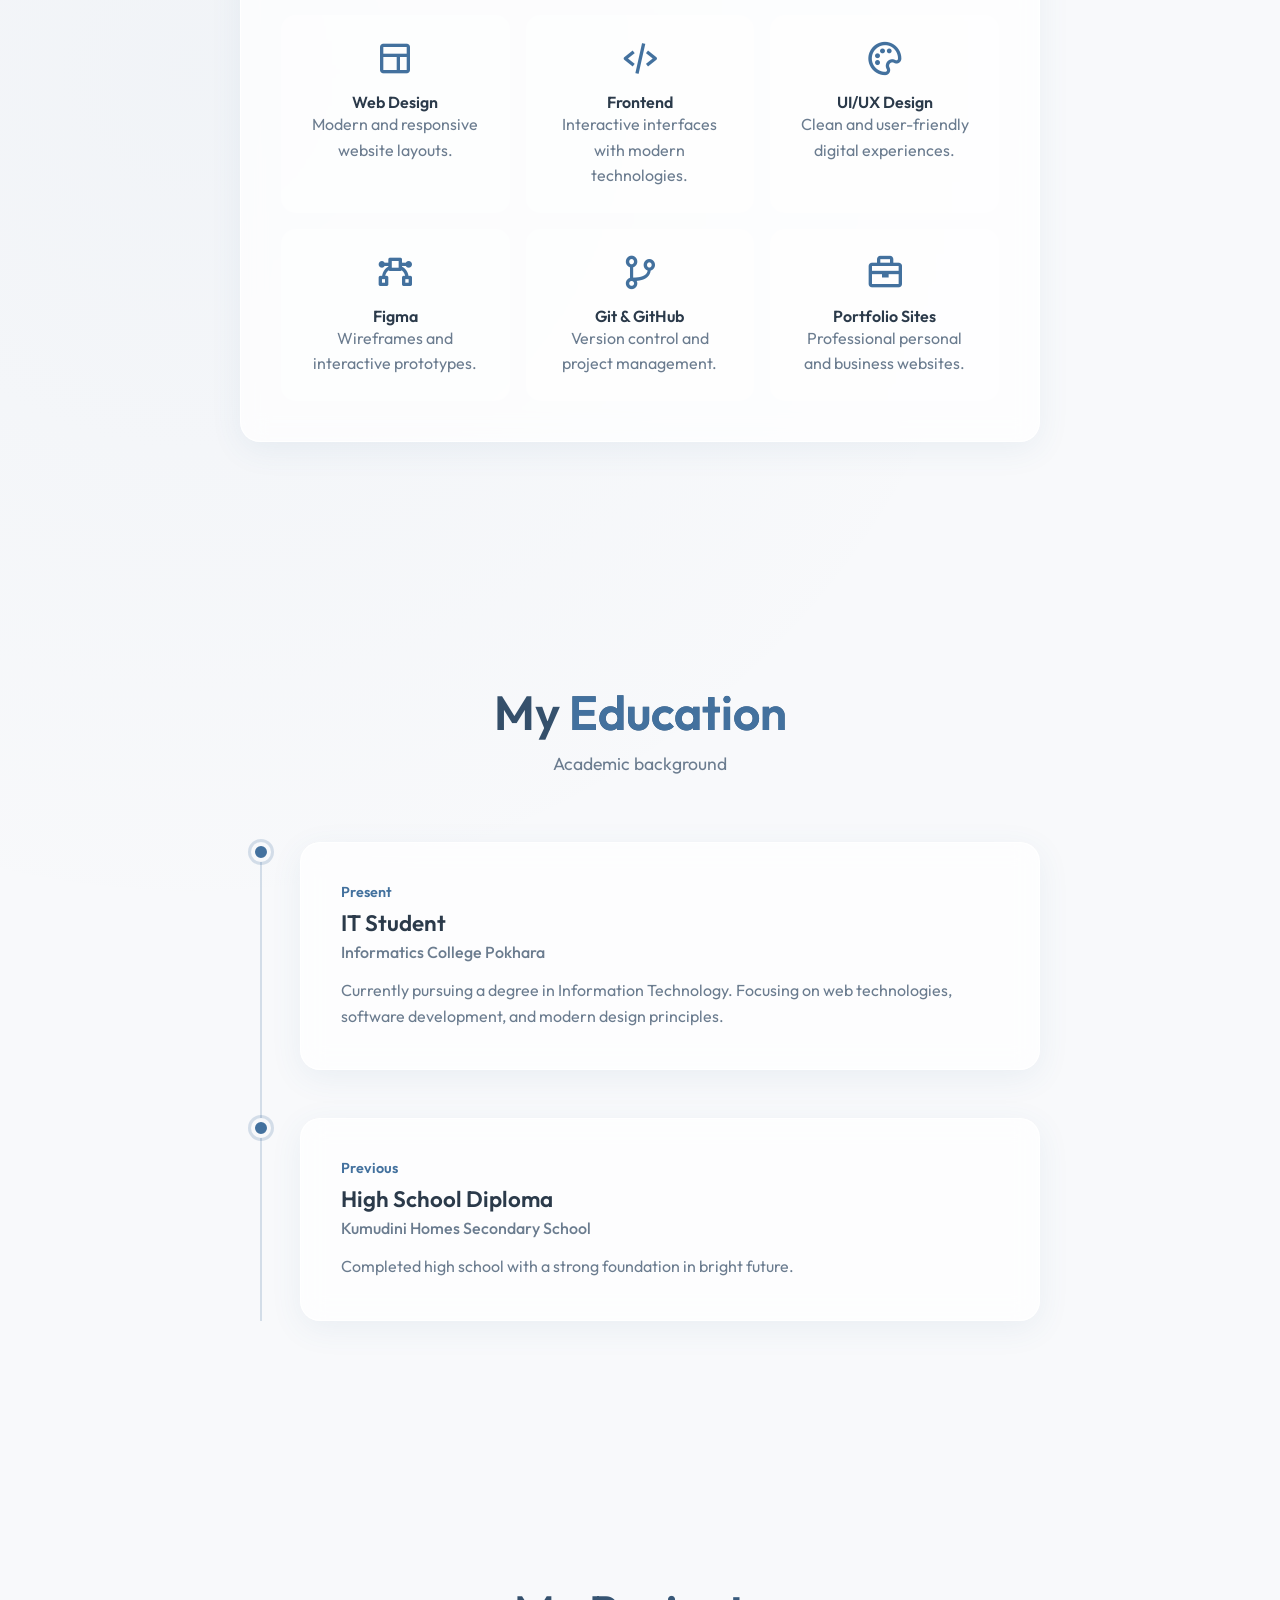
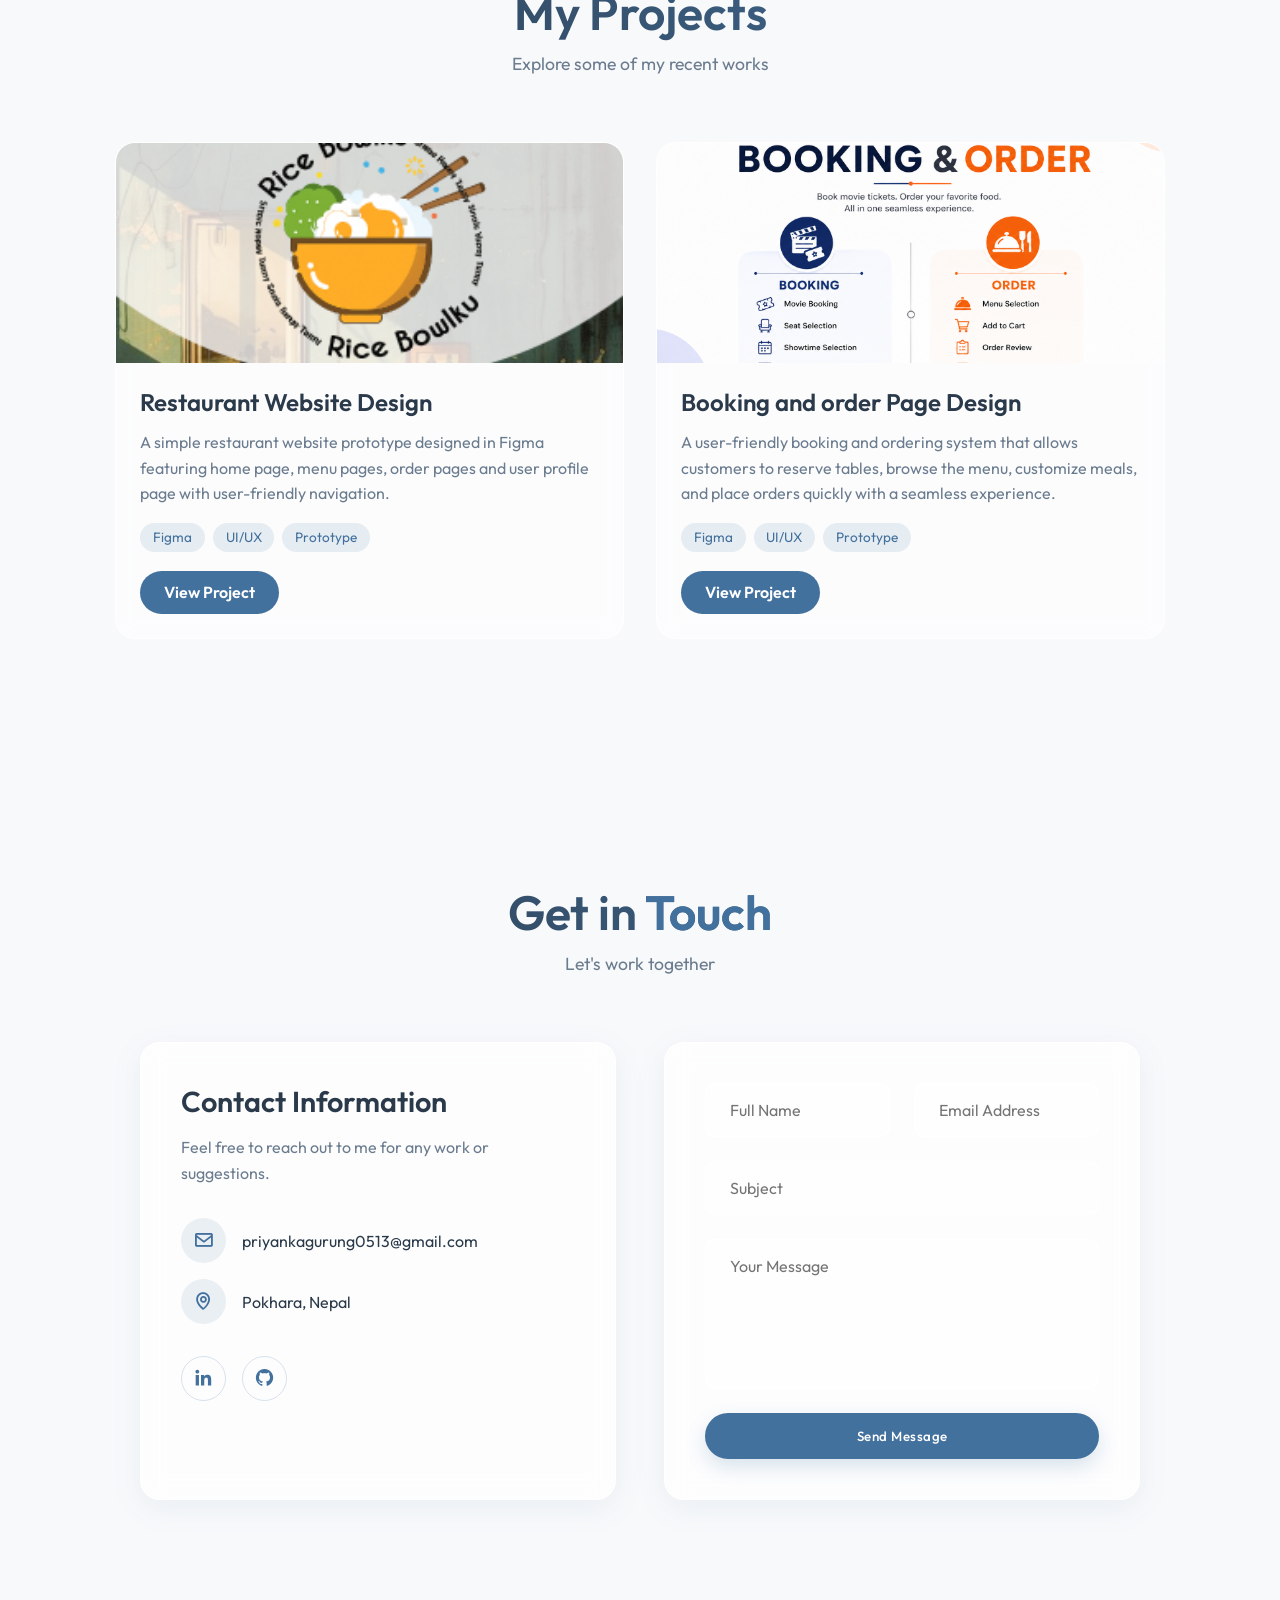
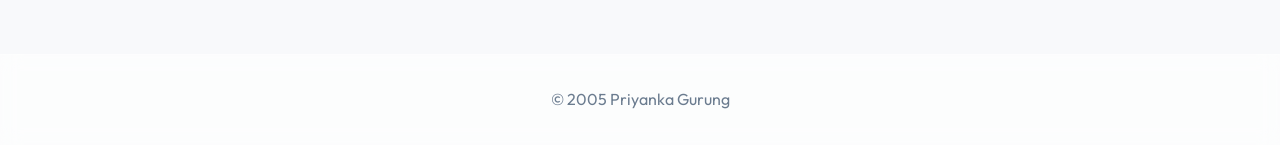
==== commit 8ab7f52a: "some updates" ====
--- a/index.html
+++ b/index.html
@@ -18,7 +18,7 @@
 
     <header class="header">
         <a href="#" class="logo">
-            <img src="me.jpeg" alt="Profile" class="logo-photo">
+            <img src="images/me.jpeg" alt="Profile" class="logo-photo">
             <span>Priyanka</span>
         </a>
         <nav class="navbar">
@@ -272,7 +272,7 @@
 
                 <!-- Project 1 -->
                 <div class="project-card">
-                    <img src="rest.png" alt="Restaurant Website">
+                    <img src="/images/rest.png" alt="Restaurant Website">
 
                     <div class="project-content">
                         <h3>Restaurant Website Design</h3>
@@ -298,22 +298,22 @@
 
                 <!-- Project 2 -->
                 <div class="project-card">
-                    <img src="onwork.png" alt="In progress">
+                    <img src="/images/BO.png" alt="Pages">
 
                     <div class="project-content">
-                        <h3>In progress</h3>
+                        <h3>Booking and order Page Design</h3>
 
                         <p>
-                            Currently in work for the website for the previous figma prototype for restaurant
+                            A user-friendly booking and ordering system that allows customers to reserve tables, browse the menu, customize meals, and place orders quickly with a seamless experience.
                         </p>
 
                         <div class="project-tags">
-                            <span>Html</span>
-                            <span>Web Design</span>
-                            <span>CSS</span>
-                        </div>
-
-                        <a href="notfound.html"
+                            <span>Figma</span>
+                            <span>UI/UX</span>
+                            <span>Prototype</span>
+                        </div>
+
+                        <a href="https://www.figma.com/proto/GCMDVQai2wZbsWdbMqsT8e/Design?node-id=104-759&t=6kQsMdctVJJXoAWa-1"
                            target="_blank"
                            class="project-btn">
                             View Project
--- a/style.css
+++ b/style.css
@@ -261,7 +261,7 @@
     left: -10%;
     width: 120%;
     height: 120%;
-    background-image: url('ba.jpg');
+    background-image: url('images/ba.jpg');
     background-size: 80%;
     background-position: center;
     opacity: 0.35; /* Visible persistent background texture across all pages */
@@ -377,26 +377,32 @@
 
 .skill-card:hover {
     transform: translateY(-8px);
-    background-image: linear-gradient(
-            rgba(255,255,255,0.75),
-            rgba(255,255,255,0.75)
-    ), url('ba.jpg');
-    background-size: cover;
-    background-position: center;
-    transition: .3s;
+    background-color: #325a81;
     box-shadow: 0 10px 25px rgba(67,113,158,0.15);
+
 }
 
 .skill-card i {
     font-size: 3rem;
     color: var(--main-color);
     margin-bottom: 1rem;
+    transition: color 0.3s ease;
 }
 
 .skill-card span {
     display: block;
     font-weight: 500;
-}
+    color: var(--text-color);
+    transition: 0.3s;
+}
+.skill-card:hover span {
+    color: #ffffff;
+}
+
+.skill-card:hover i {
+    color: #fff;
+}
+
 /* sdhgfdsgjkdsj*/
 
 .services-box {
@@ -434,7 +440,7 @@
     background-image: linear-gradient(
             rgba(255,255,255,0.75),
             rgba(255,255,255,0.75)
-    ), url('ba.jpg');
+    ), url('/images/ba.jpg');
     background-size: cover;
     background-position: center;
     transition: .3s;
@@ -444,7 +450,25 @@
     font-size:2.5rem;
     color:var(--main-color);
     margin-bottom:.8rem;
-}
+    transition: color .3s ease;
+}
+.service-card h4,
+.service-card p {
+    transition: color .3s ease;
+}
+
+.service-card:hover {
+    transform: translateY(-8px);
+    background: var(--main-color-hover);
+    box-shadow: 0 10px 25px rgba(67,113,158,.25);
+}
+
+.service-card:hover i,
+.service-card:hover h4,
+.service-card:hover p {
+    color: #fff;
+}
+
 
 /* Education Timeline */
 .timeline {
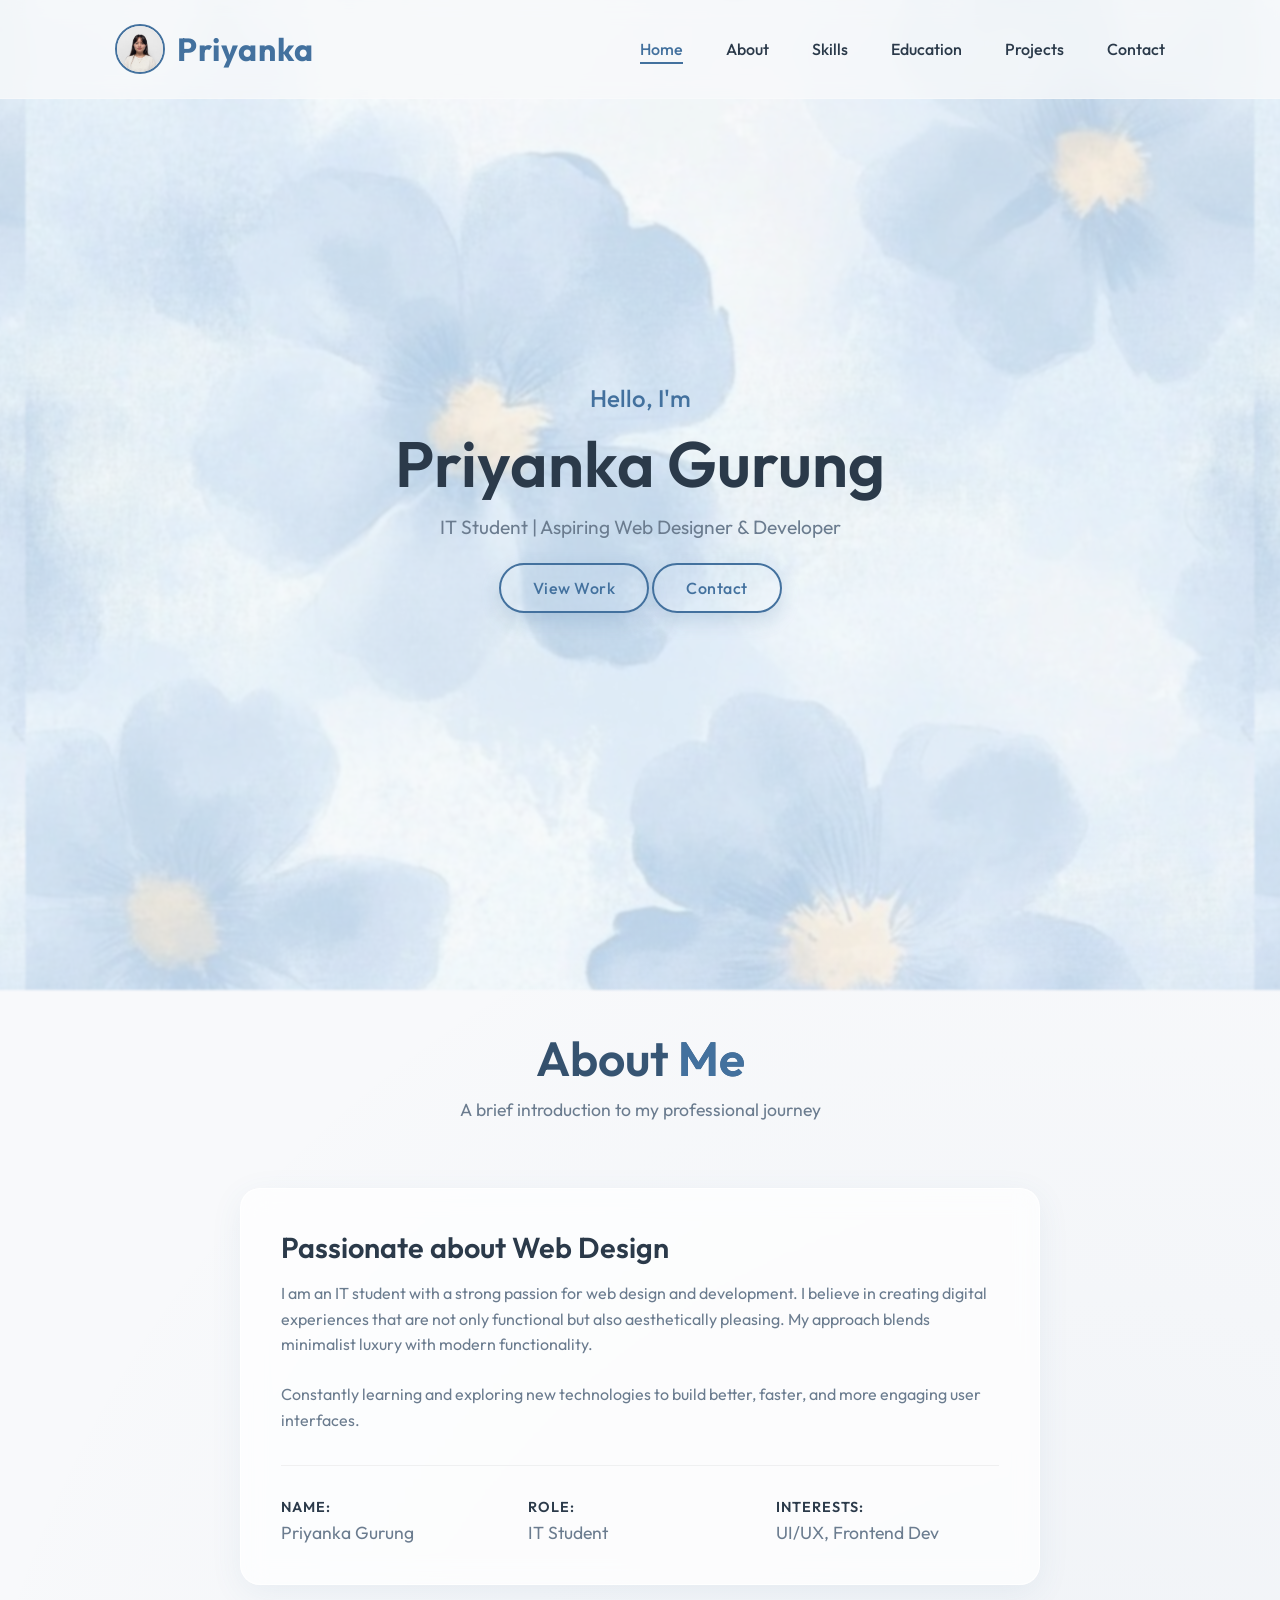
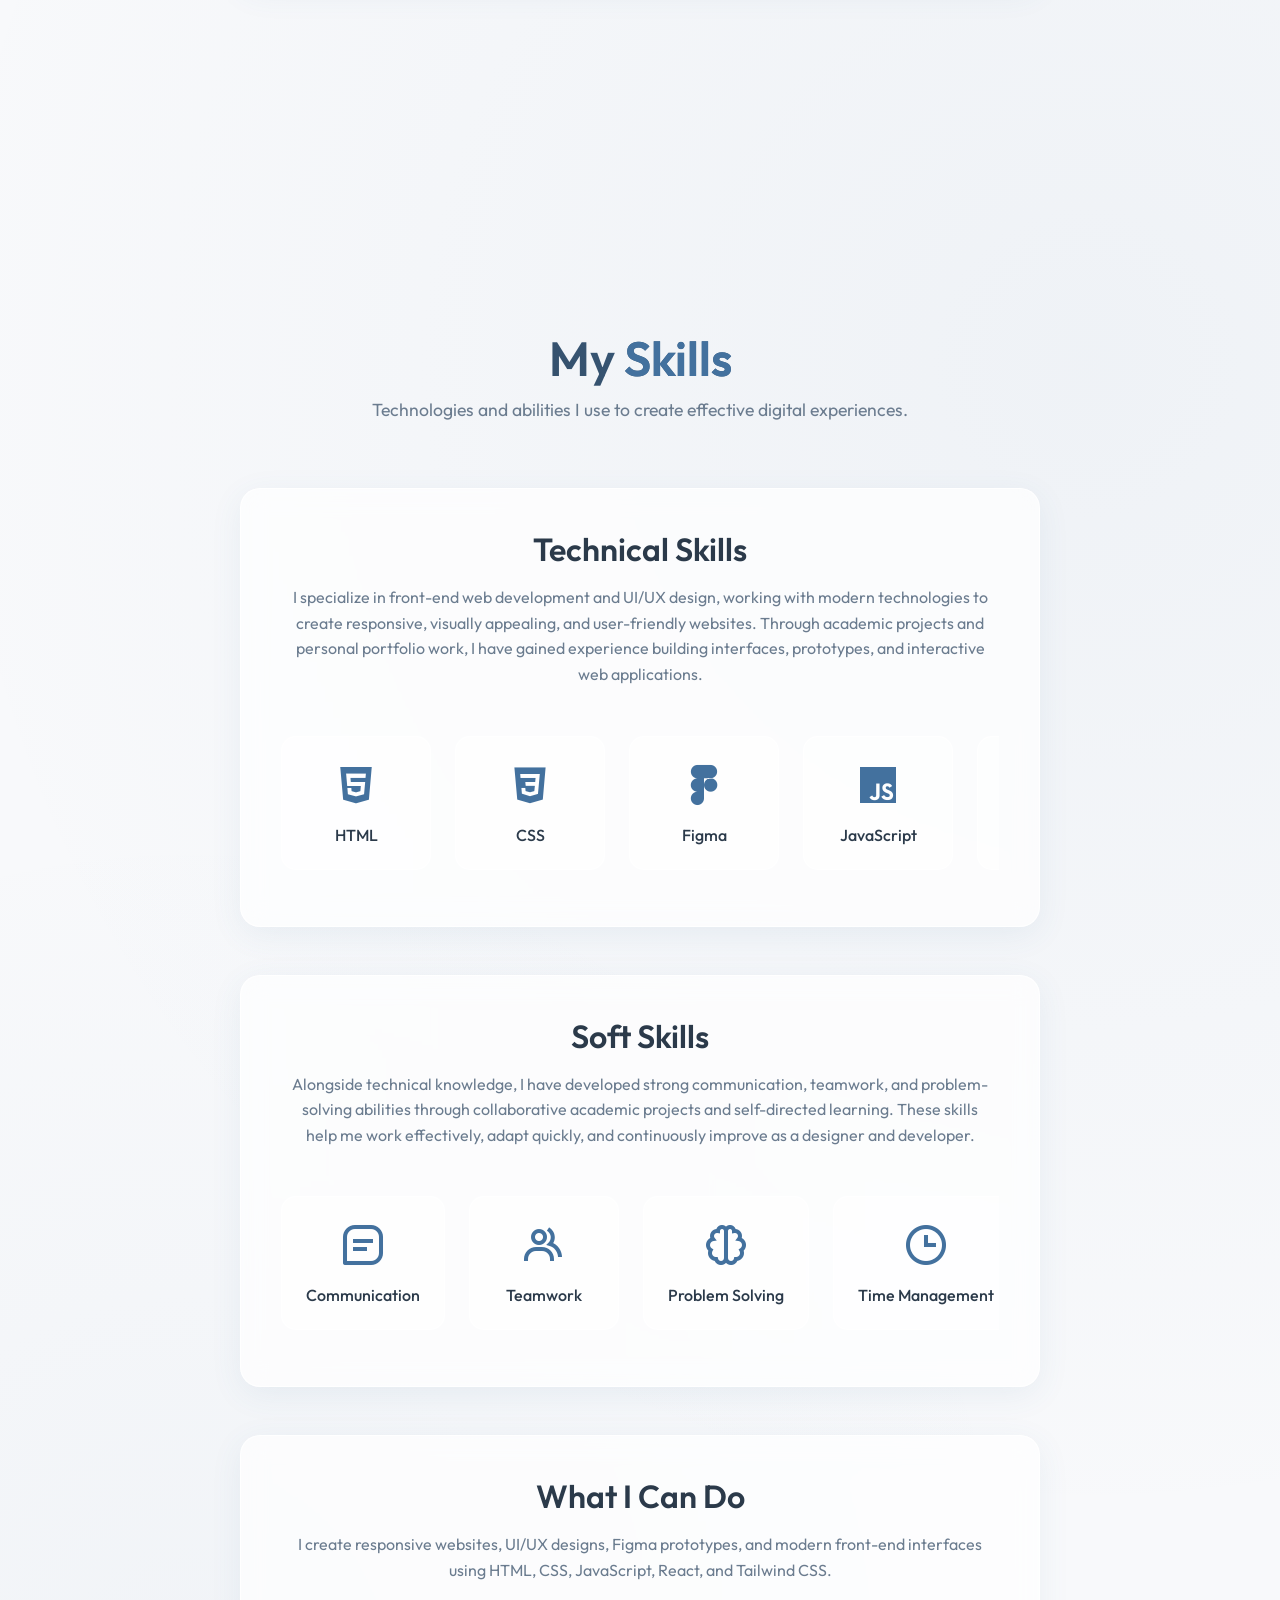
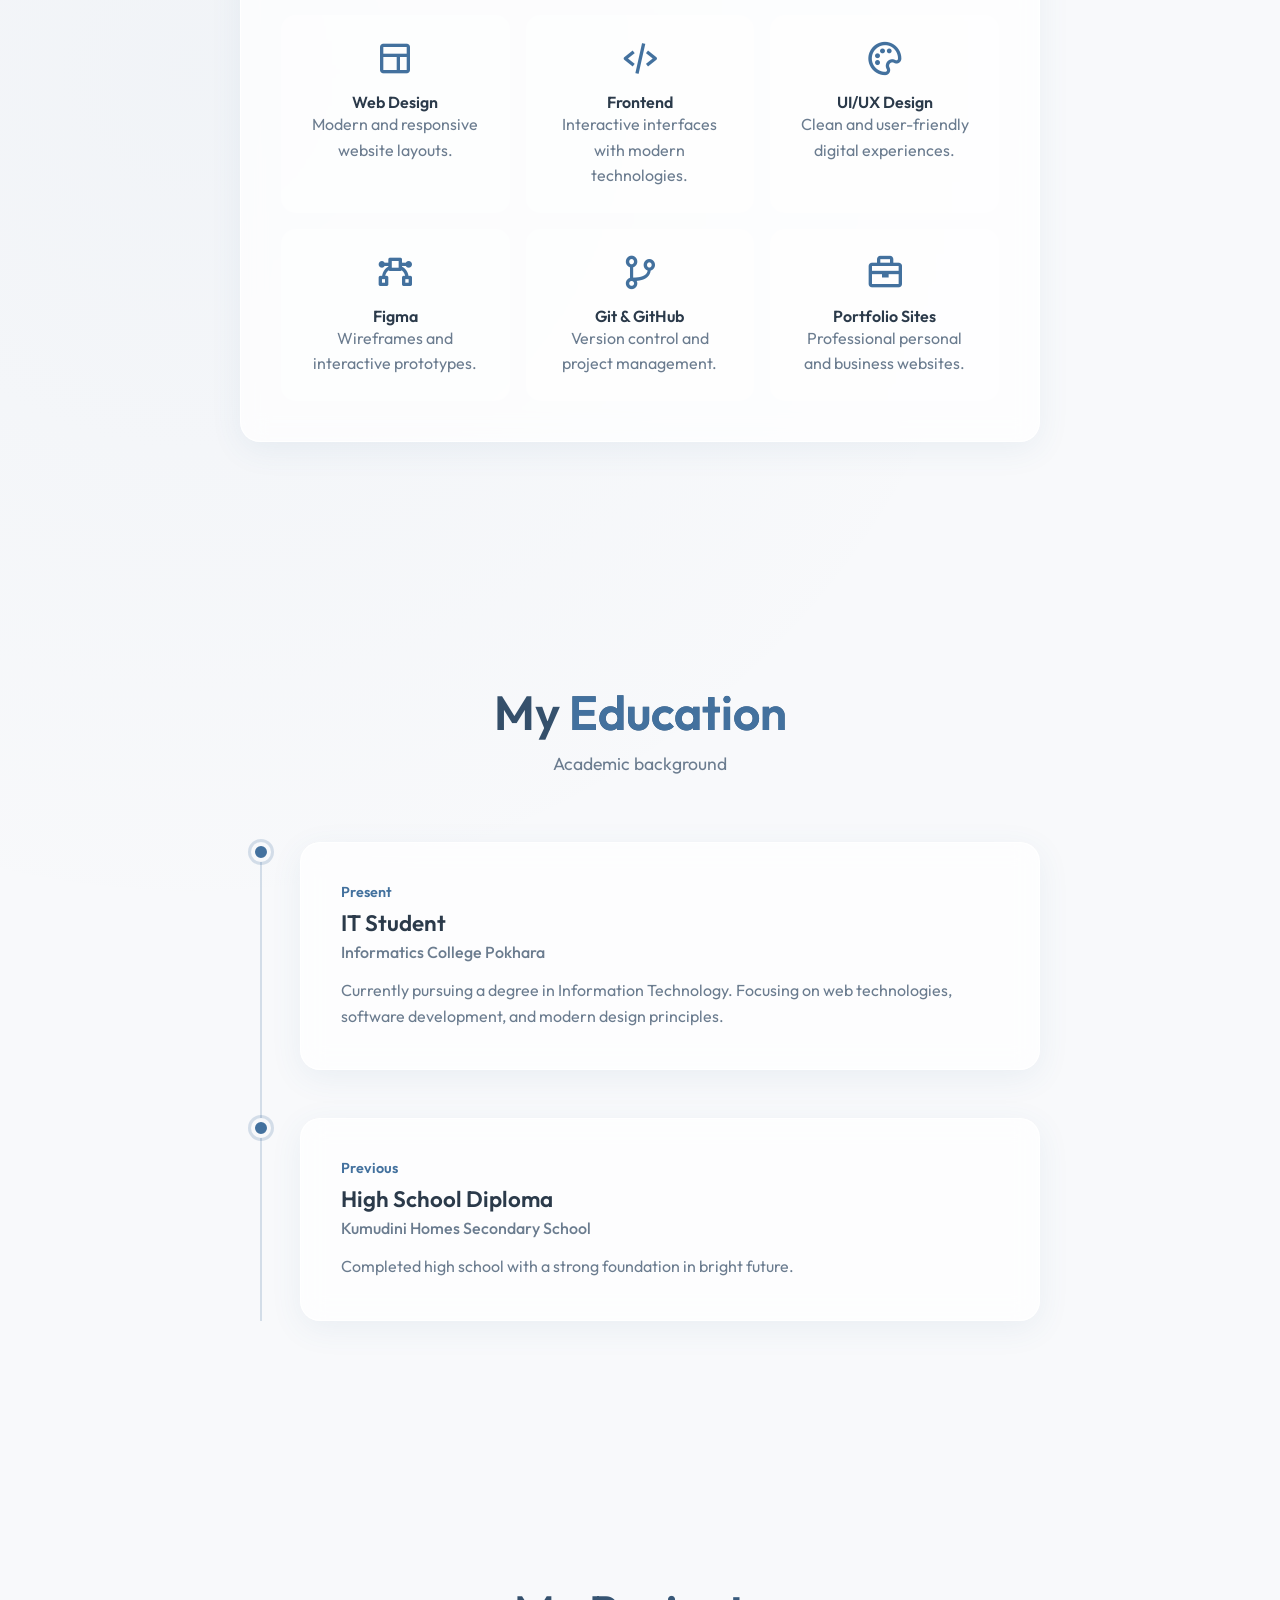
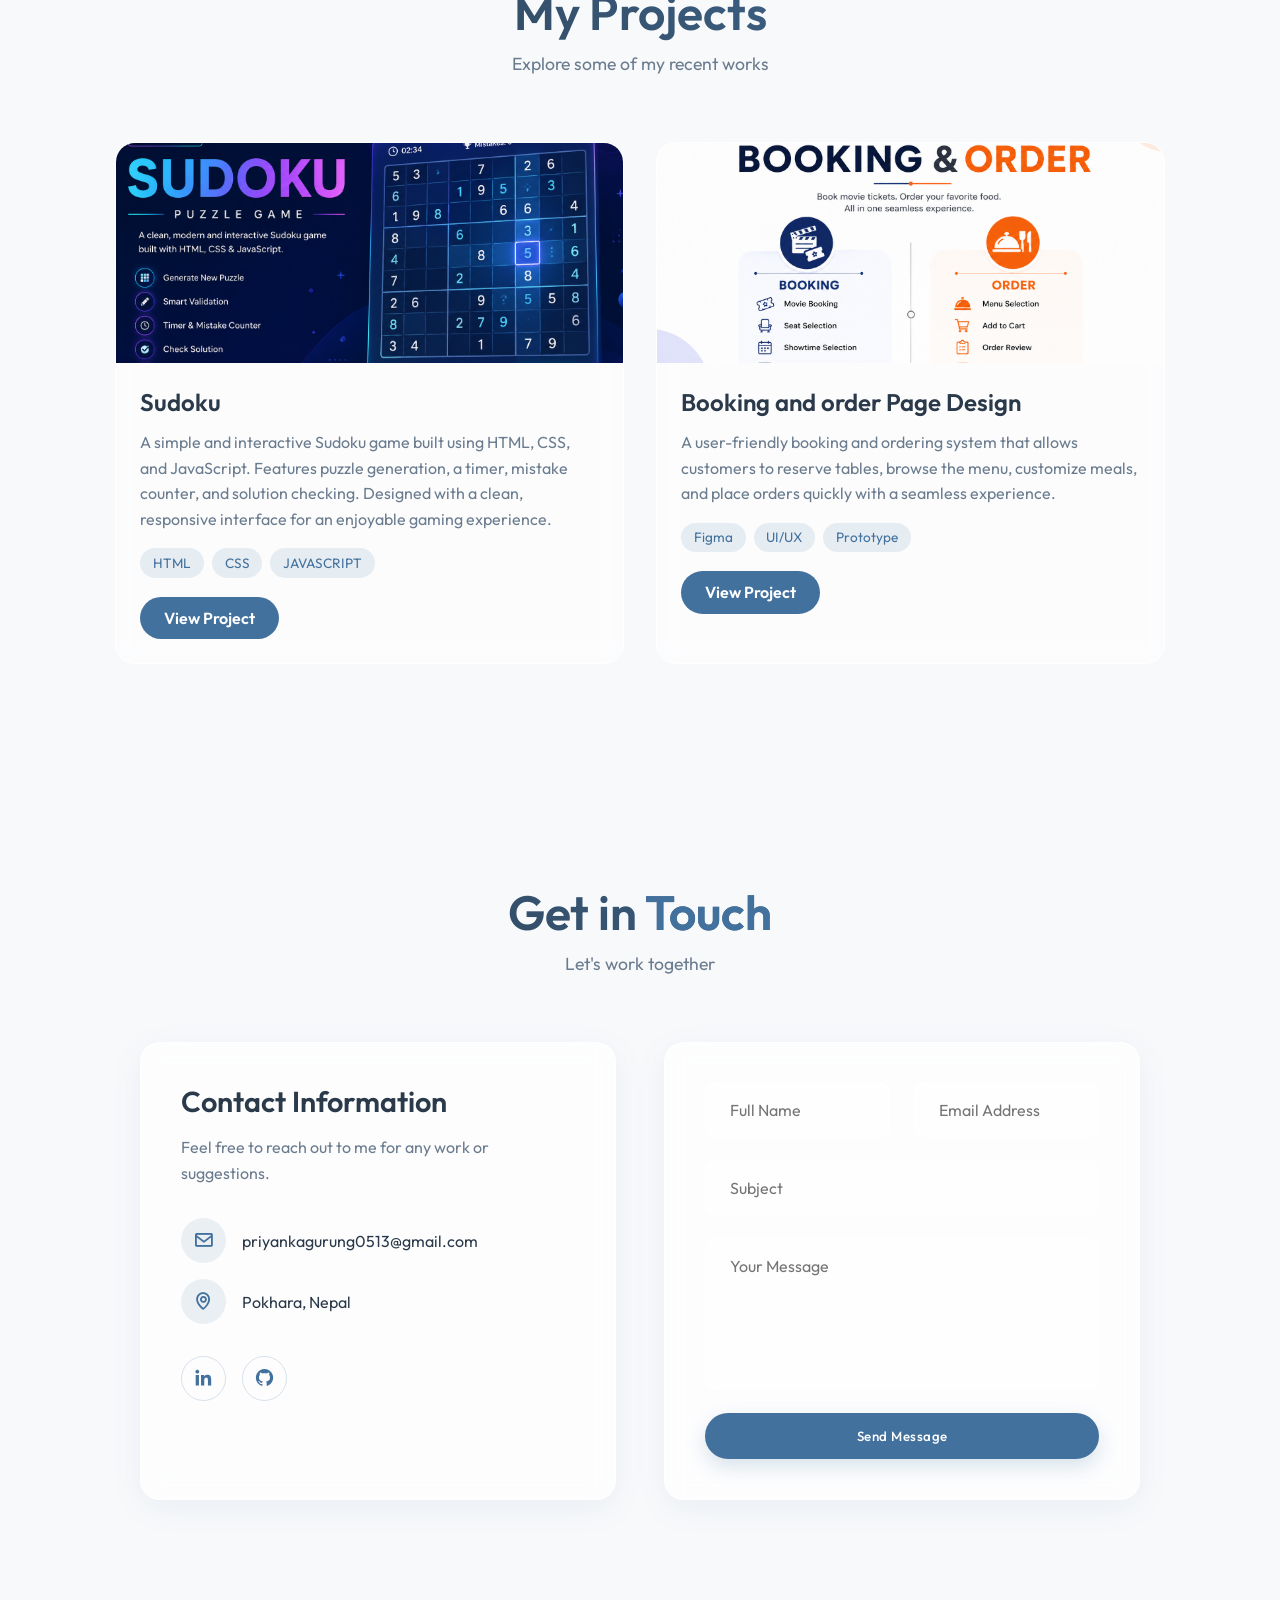
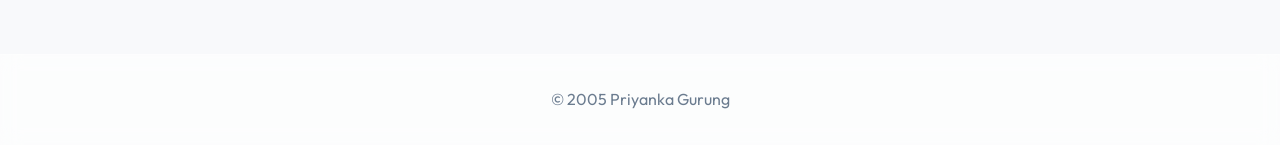
==== commit 02ae7a0b: "loader" ====
--- a/index.html
+++ b/index.html
@@ -14,6 +14,18 @@
 </head>
 
 <body>
+
+<div id="preloader">
+    <div class="loader">
+        <div class="icon">
+            <div class="fill"></div>
+        </div>
+
+        <h2>PRIYANKA GURUNG</h2>
+    </div>
+</div>
+
+
     <div class="live-bg"></div>
 
     <header class="header">
@@ -106,12 +118,12 @@
 
                     <div class="skill-card">
                         <i class='bx bxl-html5'></i>
-                        <span>HTML5</span>
+                        <span>HTML</span>
                     </div>
 
                     <div class="skill-card">
                         <i class='bx bxl-css3'></i>
-                        <span>CSS3</span>
+                        <span>CSS</span>
                     </div>
 
                     <div class="skill-card">
@@ -272,23 +284,24 @@
 
                 <!-- Project 1 -->
                 <div class="project-card">
-                    <img src="/images/rest.png" alt="Restaurant Website">
+                    <img src="/images/sudoku.png" alt="Game Website">
 
                     <div class="project-content">
-                        <h3>Restaurant Website Design</h3>
+                        <h3>Sudoku</h3>
 
                         <p>
-                            A simple restaurant website prototype designed in Figma
-                            featuring home page, menu pages, order pages and user profile page with user-friendly navigation.
+                            A simple and interactive Sudoku game built using HTML, CSS, and JavaScript.
+                            Features puzzle generation, a timer, mistake counter, and solution checking.
+                            Designed with a clean, responsive interface for an enjoyable gaming experience.
                         </p>
 
                         <div class="project-tags">
-                            <span>Figma</span>
-                            <span>UI/UX</span>
-                            <span>Prototype</span>
-                        </div>
-
-                        <a href="https://www.figma.com/proto/GCMDVQai2wZbsWdbMqsT8e/Simple-restaurant?page-id=0%3A1&node-id=3-2&viewport=85%2C161%2C0.15&t=cBl9RbbwxNpp7fUl-1&scaling=scale-down&content-scaling=fixed&starting-point-node-id=3%3A2"
+                            <span>HTML</span>
+                            <span>CSS</span>
+                            <span>JAVASCRIPT</span>
+                        </div>
+
+                        <a href="https://priyankagurung13.github.io/sudoku/"
                            target="_blank"
                            class="project-btn">
                             View Project
--- a/style.css
+++ b/style.css
@@ -775,3 +775,77 @@
     }
     .input-box { flex-direction: column; gap: 1.5rem; }
 }
+
+/* PRELOADER */
+
+#preloader{
+    position:fixed;
+    inset:0;
+    background:#0b0b0b;
+    display:flex;
+    justify-content:center;
+    align-items:center;
+    z-index:99999;
+}
+
+.loader{
+    text-align:center;
+}
+
+.icon{
+    width:46px;
+    height:70px;
+    border:2px solid #d4af37;
+    border-radius:8px;
+    position:relative;
+    overflow:hidden;
+    margin:auto;
+}
+
+.icon::before{
+    content:"";
+    position:absolute;
+    width:24px;
+    height:6px;
+    border:2px solid #d4af37;
+    border-bottom:none;
+    left:50%;
+    transform:translateX(-50%);
+    top:-8px;
+    border-radius:4px 4px 0 0;
+    background:#0b0b0b;
+}
+
+.fill{
+    position:absolute;
+    left:0;
+    bottom:0;
+    width:100%;
+    height:0%;
+    background:#d4af37;
+    animation:fillBottle 2.2s ease forwards;
+}
+
+.loader h2{
+    margin-top:18px;
+    font-size:13px;
+    letter-spacing:8px;
+    color:#fff;
+    font-weight:300;
+    font-family:serif;
+}
+
+@keyframes fillBottle{
+    from{
+        height:0%;
+    }
+    to{
+        height:100%;
+    }
+}
+
+.hide-loader{
+    opacity:0;
+    visibility:hidden;
+    transition:.6s;
+}
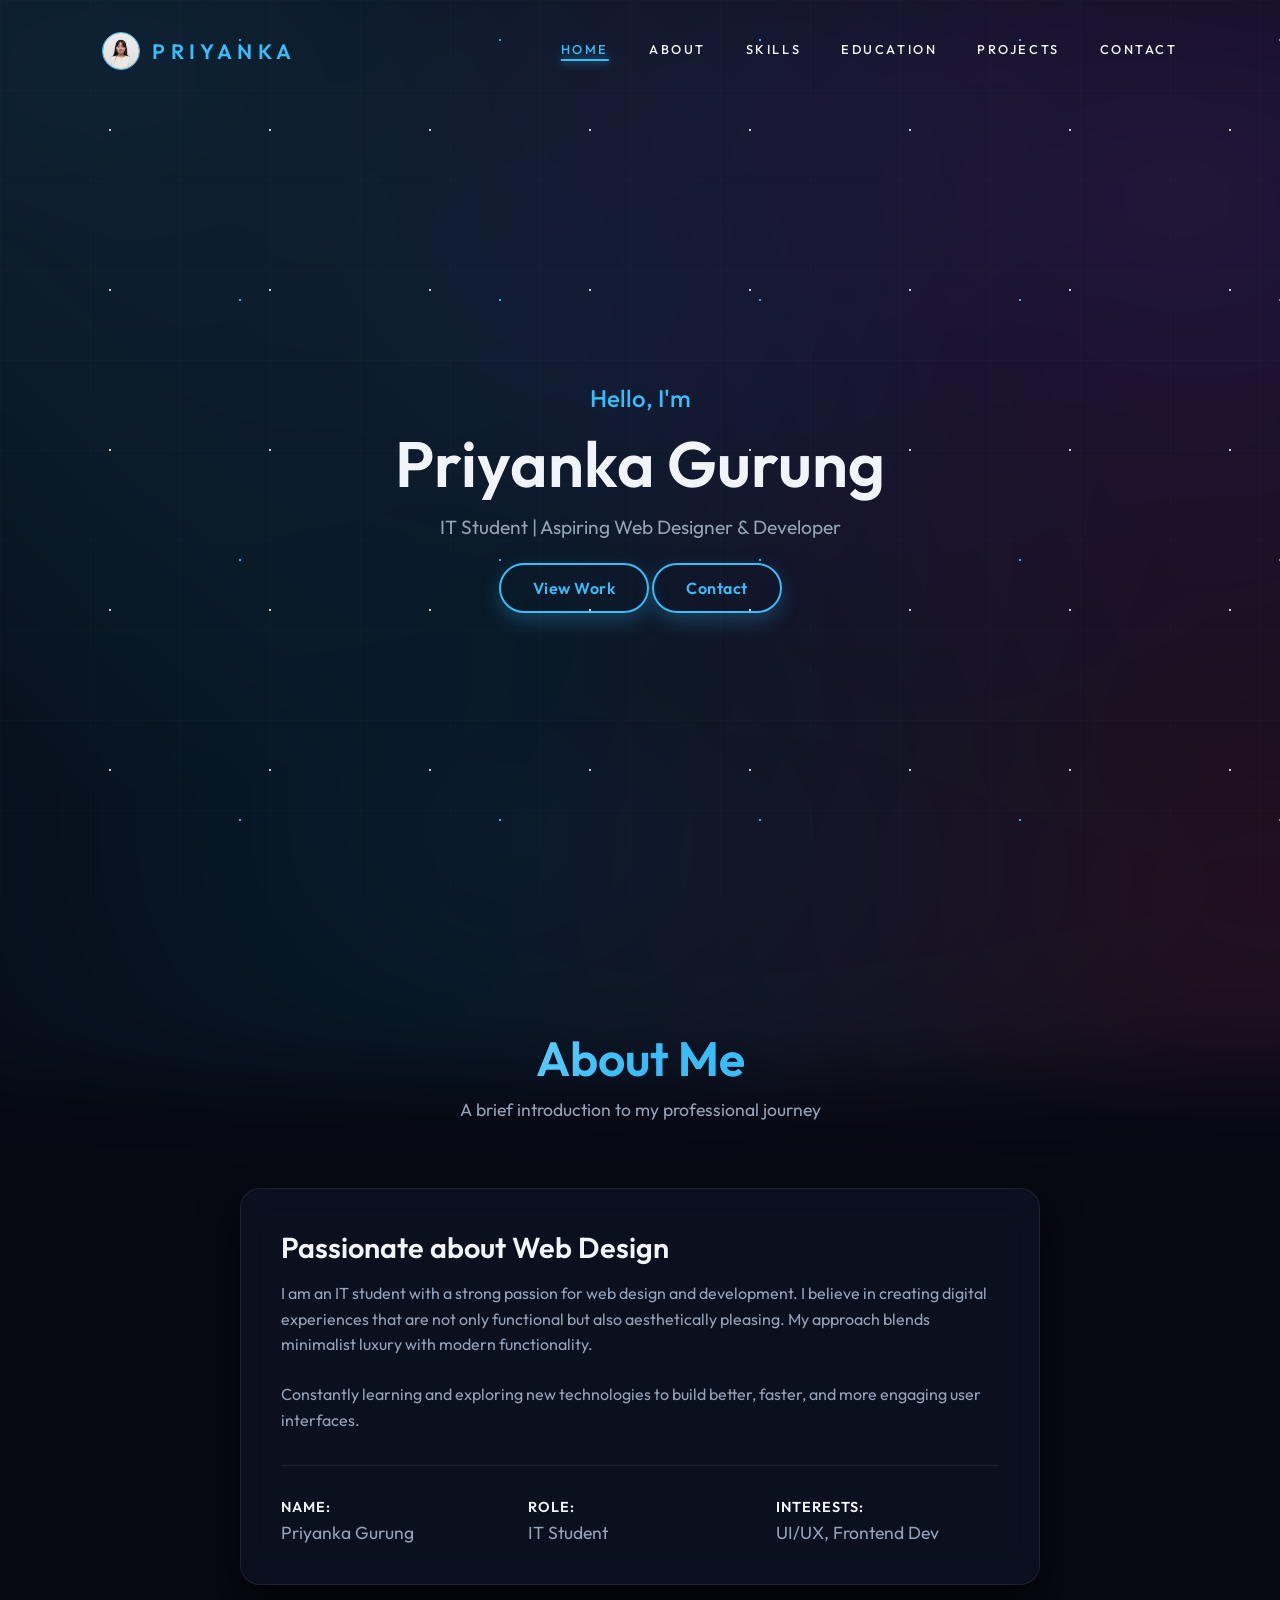
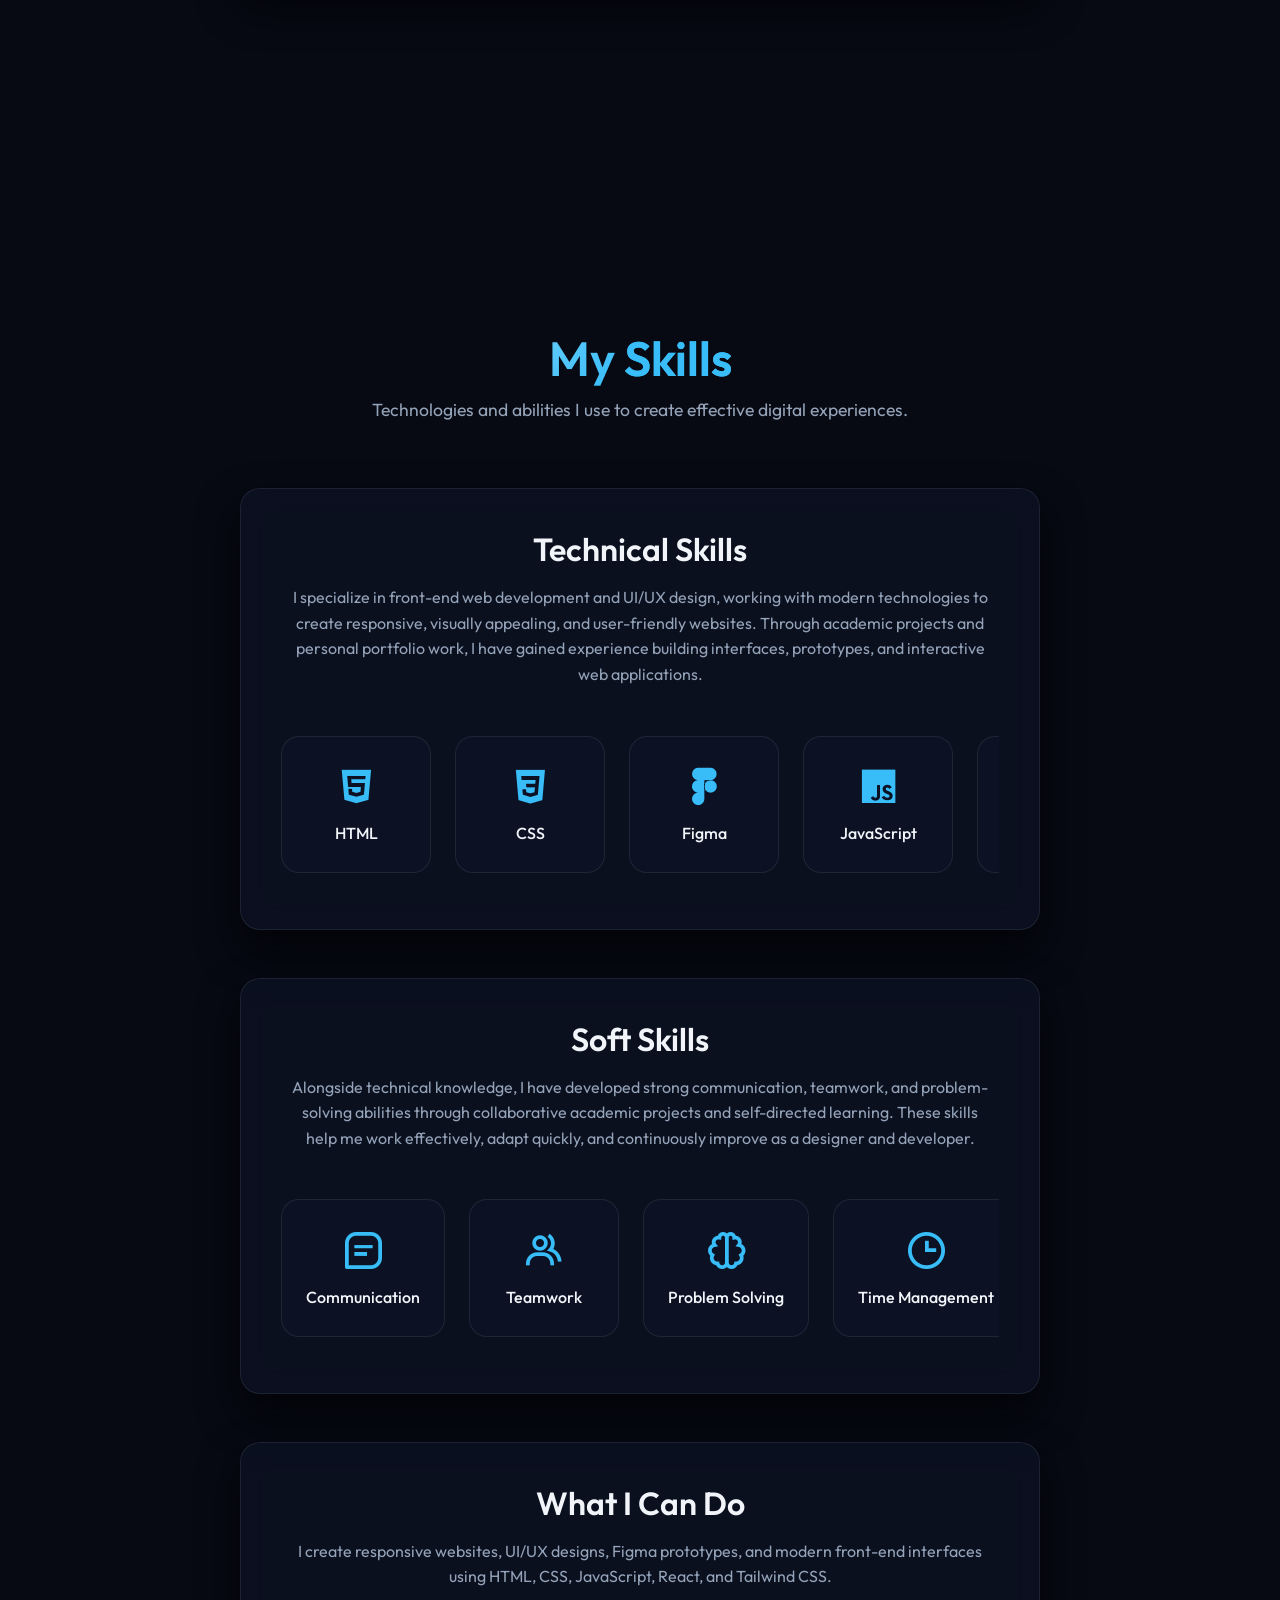
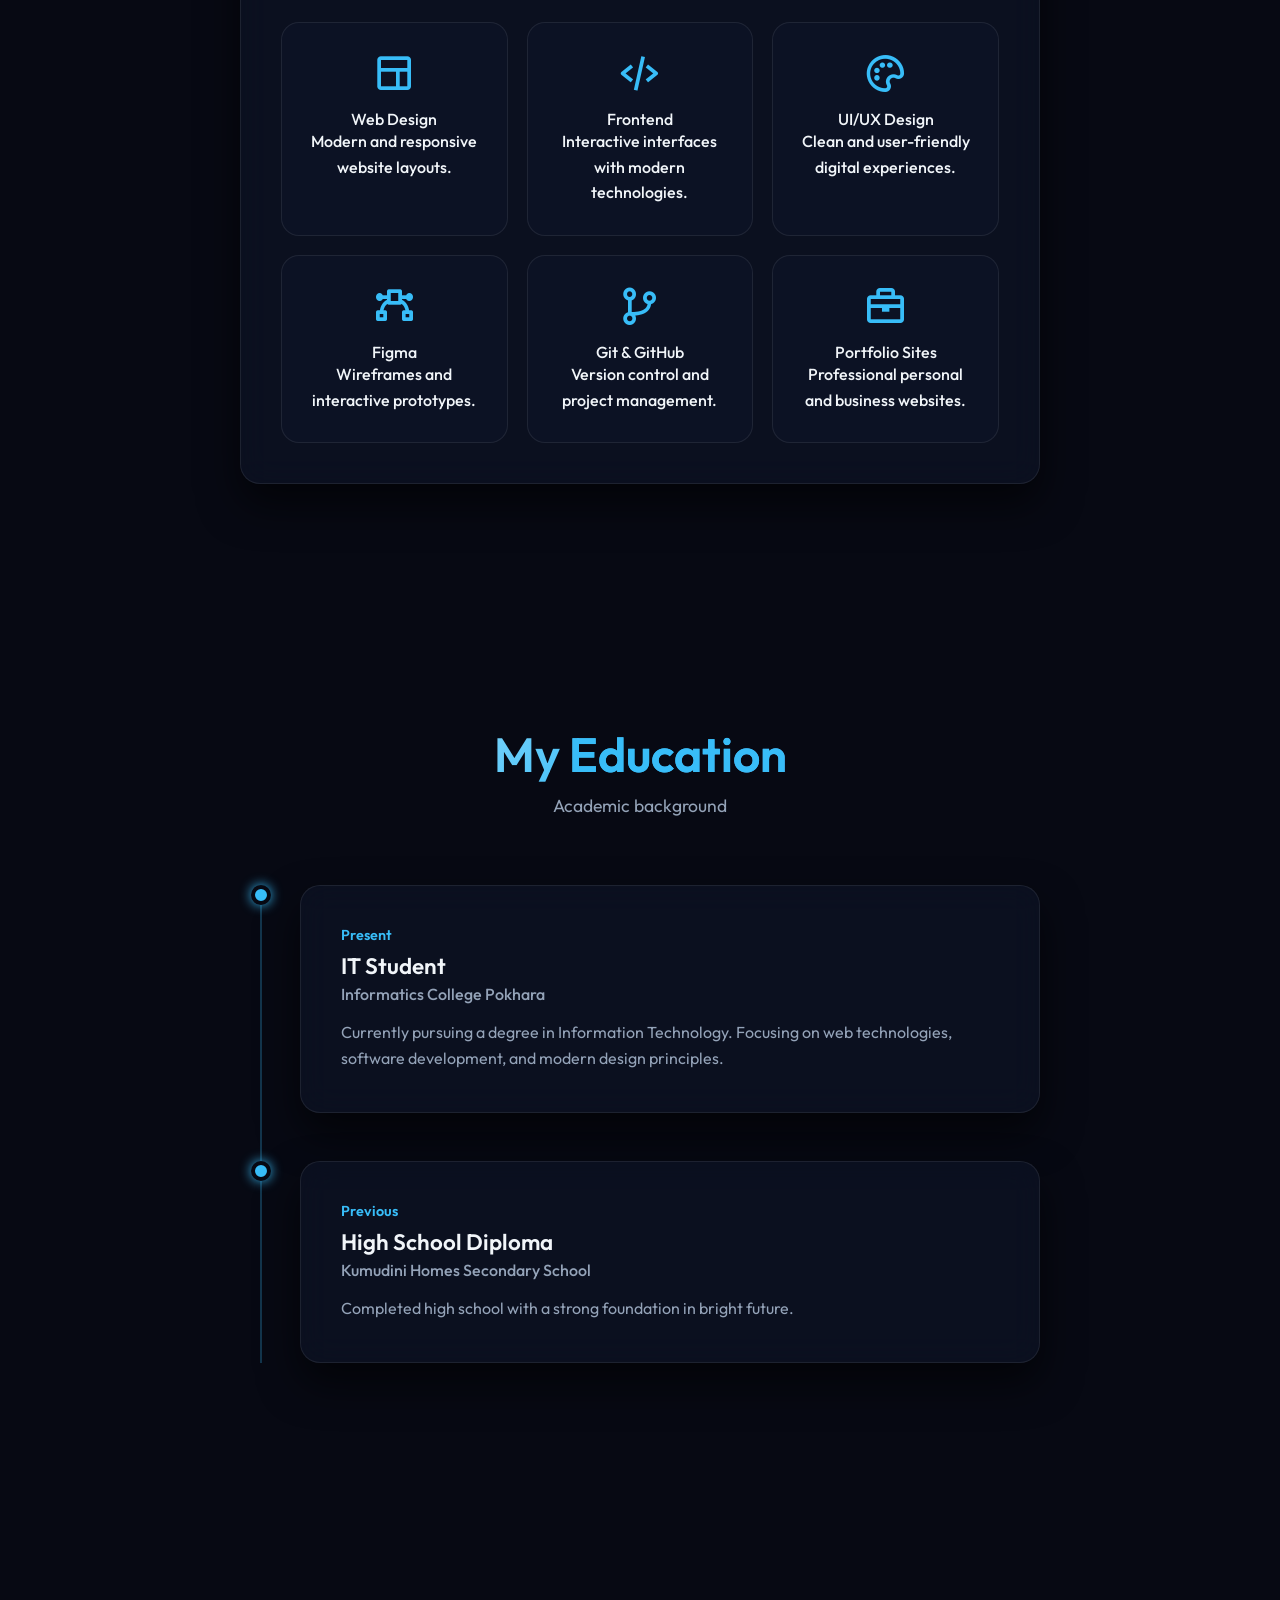
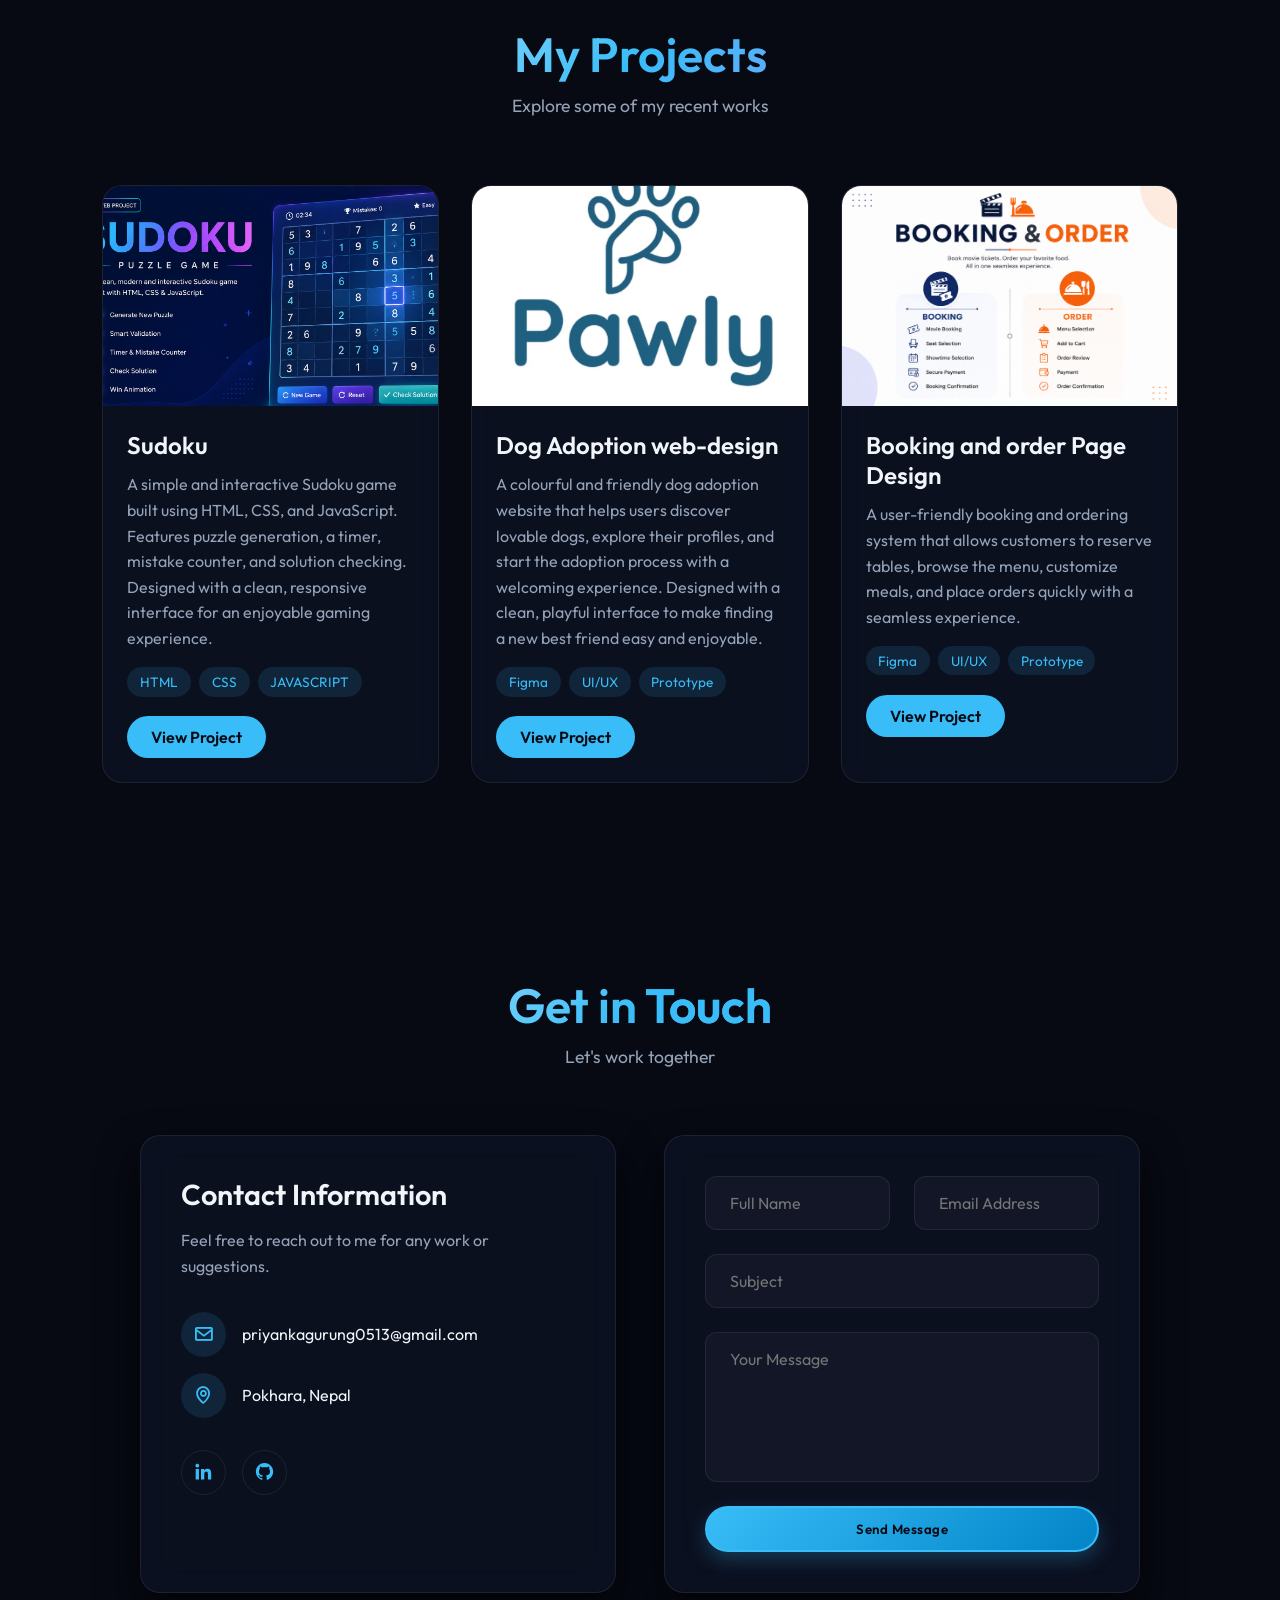
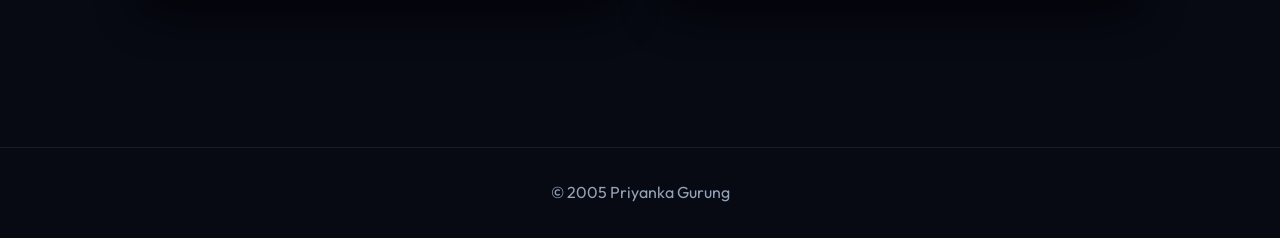
==== commit 46f0861a: "adding project" ====
--- a/index.html
+++ b/index.html
@@ -311,6 +311,32 @@
 
                 <!-- Project 2 -->
                 <div class="project-card">
+                    <img src="/images/pawly.png" alt="Pages">
+
+                    <div class="project-content">
+                        <h3>Dog Adoption web-design</h3>
+
+                        <p>
+                        A colourful and friendly dog adoption website that helps users discover lovable dogs, explore their profiles, and start the adoption process with a welcoming experience. 
+                        Designed with a clean, playful interface to make finding a new best friend easy and enjoyable.                       
+                        </p>
+
+                        <div class="project-tags">
+                            <span>Figma</span>
+                            <span>UI/UX</span>
+                            <span>Prototype</span>
+                        </div>
+
+                        <a href="https://www.figma.com/proto/GCMDVQai2wZbsWdbMqsT8e/Design?node-id=150-94&t=nYv49Hzk42vnJ55u-1"
+                           target="_blank"
+                           class="project-btn">
+                            View Project
+                        </a>
+                    </div>
+                </div>
+
+                <!-- Project 3 -->
+                <div class="project-card">
                     <img src="/images/BO.png" alt="Pages">
 
                     <div class="project-content">
--- a/style.css
+++ b/style.css
@@ -1,20 +1,21 @@
 /* Google Fonts - Outfit */
 @import url('https://fonts.googleapis.com/css2?family=Outfit:wght@300;400;500;600;700&display=swap');
 
-/* CSS Variables for Luxury/Neutral/Blue Theme */
+/* CSS Variables - Luxurious Celestial Palette */
 :root {
-    --bg-color: #f8f9fb; /* Off-white / light gray */
-    --text-color: #2b3a4a; /* Deep gray-blue */
-    --main-color: #43719e; /* Soft navy/blue accent */
-    --main-color-hover: #325a81;
-    --secondary-text: #6b7c8f;
-    
-    --glass-bg: rgba(255, 255, 255, 0.7);
-    --glass-border: rgba(255, 255, 255, 0.8);
-    --glass-shadow: 0 8px 32px rgba(67, 113, 158, 0.08);
-    
-    --gradient-1: linear-gradient(135deg, #e0e8f0 0%, #f8f9fb 100%);
-    --gradient-text: linear-gradient(45deg, #2b3a4a, #43719e);
+    --bg-color: #070913;
+    --text-color: #f1f5f9;
+    --main-color: #38bdf8; /* Cosmic Cyan Accent */
+    --main-color-hover: #7dd3fc;
+    --accent-purple: rgba(168, 85, 247, 0.25);
+    --accent-glow: rgba(56, 189, 248, 0.35);
+    --secondary-text: #94a3b8;
+
+    --glass-bg: rgba(15, 23, 42, 0.55);
+    --glass-border: rgba(255, 255, 255, 0.08);
+    --glass-shadow: 0 20px 40px rgba(0, 0, 0, 0.6);
+
+    --gradient-text: linear-gradient(135deg, #ffffff 0%, #38bdf8 50%, #c084fc 100%);
 }
 
 * {
@@ -24,29 +25,82 @@
     font-family: 'Outfit', sans-serif;
     scroll-behavior: smooth;
 }
-.logo {
-    display: flex;
-    align-items: center;
-    gap: 12px;
-    font-size: 2rem;
-    font-weight: 700;
-}
-
-.logo-photo {
-    width: 50px;
-    height: 50px;
-    border-radius: 50%;
-    object-fit: cover;
-    border: 2px solid #43719e;
+
+html, body {
+    min-height: 100vh;
 }
 
 body {
-    background: var(--bg-color);
-    background-image: 
-        radial-gradient(circle at 15% 50%, rgba(67, 113, 158, 0.04), transparent 25%),
-        radial-gradient(circle at 85% 30%, rgba(67, 113, 158, 0.05), transparent 25%);
+    background-color: var(--bg-color);
     color: var(--text-color);
     overflow-x: hidden;
+    position: relative;
+}
+
+/* ==========================================================================
+   ELEGANT DUAL-LAYER AURORA & TWINKLING STAR CONSTELLATION BACKGROUND
+   ========================================================================== */
+
+/* Layer 1: Drifting Aurora Waves & Nebula Glows */
+body::before {
+    content: "";
+    position: fixed;
+    top: -20%;
+    left: -20%;
+    width: 140vw;
+    height: 140vh;
+    z-index: -3;
+    pointer-events: none;
+    background-image:
+            radial-gradient(ellipse at 20% 20%, rgba(56, 189, 248, 0.15) 0%, transparent 50%),
+            radial-gradient(ellipse at 80% 30%, rgba(168, 85, 247, 0.18) 0%, transparent 45%),
+            radial-gradient(ellipse at 40% 80%, rgba(14, 165, 233, 0.12) 0%, transparent 50%),
+            radial-gradient(ellipse at 85% 85%, rgba(236, 72, 153, 0.12) 0%, transparent 40%);
+    filter: blur(40px);
+    animation: auroraDrift 24s ease-in-out infinite alternate;
+}
+
+/* Layer 2: Subtle Cyber Lattice & Twinkling Star Clusters */
+body::after {
+    content: "";
+    position: fixed;
+    top: 0;
+    left: 0;
+    width: 100vw;
+    height: 100vh;
+    z-index: -2;
+    pointer-events: none;
+    background-image:
+        /* Subtle Grid Structure */
+            linear-gradient(rgba(255, 255, 255, 0.015) 1px, transparent 1px),
+            linear-gradient(90deg, rgba(255, 255, 255, 0.015) 1px, transparent 1px),
+                /* Twinkling Star Layer 1 */
+            radial-gradient(circle, rgba(255, 255, 255, 0.8) 1px, transparent 1px),
+                /* Twinkling Star Layer 2 (Cyan Tint) */
+            radial-gradient(circle, rgba(56, 189, 248, 0.9) 1.5px, transparent 1px);
+    background-size:
+            90px 90px,
+            90px 90px,
+            160px 160px,
+            260px 260px;
+    background-position:
+            0 0,
+            0 0,
+            30px 50px,
+            110px 170px;
+    animation: starPulse 7s ease-in-out infinite alternate;
+}
+
+@keyframes auroraDrift {
+    0% { transform: translate(0, 0) rotate(0deg) scale(1); }
+    50% { transform: translate(-4%, 3%) rotate(2deg) scale(1.05); }
+    100% { transform: translate(3%, -3%) rotate(-1deg) scale(0.98); }
+}
+
+@keyframes starPulse {
+    0% { opacity: 0.3; transform: scale(0.99); }
+    50% { opacity: 0.85; transform: scale(1.01); }
+    100% { opacity: 0.4; transform: scale(1); }
 }
 
 /* Typography */
@@ -66,45 +120,72 @@
     transition: 0.3s;
 }
 
-/* Glassmorphism Utilities */
+/* Glassmorphism Cards with Passing Light Shimmer Effect */
 .glass-card {
     background: var(--glass-bg);
-    backdrop-filter: blur(12px);
-    -webkit-backdrop-filter: blur(12px);
+    backdrop-filter: blur(16px);
+    -webkit-backdrop-filter: blur(16px);
     border: 1px solid var(--glass-border);
     border-radius: 20px;
     box-shadow: var(--glass-shadow);
     padding: 2.5rem;
-}
-
-.hover-lift {
-    transition: transform 0.4s cubic-bezier(0.175, 0.885, 0.32, 1.275), box-shadow 0.4s ease;
+    position: relative;
+    overflow: hidden;
+    transition: all 0.4s cubic-bezier(0.175, 0.885, 0.32, 1.275);
+}
+
+/* Twinkle Shimmer Beam on Hover */
+.glass-card::before {
+    content: '';
+    position: absolute;
+    top: 0;
+    left: -150%;
+    width: 70%;
+    height: 100%;
+    background: linear-gradient(
+            90deg,
+            transparent 0%,
+            rgba(255, 255, 255, 0.08) 40%,
+            rgba(56, 189, 248, 0.25) 50%,
+            rgba(255, 255, 255, 0.08) 60%,
+            transparent 100%
+    );
+    transform: skewX(-25deg);
+    transition: left 0.8s ease;
+    pointer-events: none;
+}
+
+.glass-card:hover::before {
+    left: 180%;
 }
 
 .hover-lift:hover {
-    transform: translateY(-10px);
-    box-shadow: 0 15px 40px rgba(67, 113, 158, 0.15);
-}
-
-/* Buttons */
+    transform: translateY(-8px);
+    border-color: rgba(56, 189, 248, 0.4);
+    box-shadow: 0 20px 40px rgba(0, 0, 0, 0.7), 0 0 30px var(--accent-glow);
+}
+
+/* Buttons with Glowing Aura */
 .btn {
     display: inline-block;
     padding: 0.8rem 2rem;
-    background: var(--main-color);
-    color: white;
+    background: linear-gradient(135deg, var(--main-color), #0284c7);
+    color: #070913;
     border-radius: 30px;
-    font-weight: 500;
+    font-weight: 600;
     letter-spacing: 0.5px;
     transition: all 0.3s ease;
     border: 2px solid var(--main-color);
-    box-shadow: 0 8px 20px rgba(67, 113, 158, 0.2);
+    box-shadow: 0 8px 20px rgba(56, 189, 248, 0.25);
+    position: relative;
+    z-index: 1;
 }
 
 .btn:hover {
-    background: var(--main-color-hover);
+    background: linear-gradient(135deg, var(--main-color-hover), var(--main-color));
     border-color: var(--main-color-hover);
-    transform: translateY(-3px);
-    box-shadow: 0 12px 25px rgba(67, 113, 158, 0.3);
+    transform: translateY(-3px) scale(1.02);
+    box-shadow: 0 12px 28px rgba(56, 189, 248, 0.45);
 }
 
 .btn-outline {
@@ -114,7 +195,7 @@
 
 .btn-outline:hover {
     background: var(--main-color);
-    color: white;
+    color: #070913;
 }
 
 /* Header & Navigation */
@@ -123,49 +204,79 @@
     top: 0;
     left: 0;
     width: 100%;
-    padding: 1.5rem 9%;
-    background: rgba(248, 249, 251, 0.8);
-    backdrop-filter: blur(10px);
+    padding: 2rem 8%;
+    background: transparent;
     display: flex;
     justify-content: space-between;
     align-items: center;
-    z-index: 100;
-    transition: 0.3s;
-    border-bottom: 1px solid rgba(255,255,255,0.3);
+    z-index: 1000;
+    transition: all 0.4s ease;
 }
 
 .header.sticky {
-    padding: 1rem 9%;
-    background: rgba(255, 255, 255, 0.95);
-    box-shadow: 0 5px 20px rgba(0, 0, 0, 0.05);
+    padding: 1.2rem 8%;
+    background: rgba(7, 9, 19, 0.85);
+    backdrop-filter: blur(16px);
+    -webkit-backdrop-filter: blur(16px);
+    border-bottom: 1px solid var(--glass-border);
 }
 
 .logo {
-    font-size: 2rem;
-    font-weight: 700;
-    letter-spacing: 1px;
+    display: flex;
+    align-items: center;
+    gap: 12px;
+    font-size: 1.3rem;
+    font-weight: 600;
+    letter-spacing: 0.25em;
+    text-transform: uppercase;
+    color: var(--text-color);
 }
 
 .logo span {
     color: var(--main-color);
 }
 
+.logo-photo {
+    width: 38px;
+    height: 38px;
+    border-radius: 50%;
+    object-fit: cover;
+    border: 1px solid var(--main-color);
+}
+
+.navbar {
+    display: flex;
+    align-items: center;
+    gap: 2.5rem;
+}
+
 .navbar a {
-    font-size: 1rem;
+    font-size: 0.8rem;
     font-weight: 500;
-    margin-left: 2.5rem;
+    letter-spacing: 0.2em;
+    text-transform: uppercase;
+    color: var(--text-color);
     position: relative;
+    padding-bottom: 4px;
+    transition: color 0.3s ease;
 }
 
 .navbar a::after {
     content: '';
     position: absolute;
-    bottom: -5px;
-    left: 0;
+    bottom: 0;
+    left: 50%;
+    transform: translateX(-50%);
     width: 0;
     height: 2px;
     background: var(--main-color);
-    transition: 0.3s ease;
+    box-shadow: 0 0 10px var(--main-color);
+    transition: width 0.3s ease;
+}
+
+.navbar a:hover,
+.navbar a.active {
+    color: var(--main-color);
 }
 
 .navbar a:hover::after,
@@ -173,9 +284,38 @@
     width: 100%;
 }
 
-.navbar a:hover,
-.navbar a.active {
-    color: var(--main-color);
+.header-actions {
+    display: flex;
+    align-items: center;
+    gap: 1.5rem;
+}
+
+.cart-icon {
+    position: relative;
+    color: var(--text-color);
+    font-size: 1.2rem;
+    cursor: pointer;
+    transition: color 0.3s ease;
+}
+
+.cart-icon:hover {
+    color: var(--main-color);
+}
+
+.cart-badge {
+    position: absolute;
+    top: -6px;
+    right: -8px;
+    background: var(--main-color);
+    color: #000;
+    font-size: 0.65rem;
+    font-weight: 700;
+    width: 16px;
+    height: 16px;
+    border-radius: 50%;
+    display: flex;
+    align-items: center;
+    justify-content: center;
 }
 
 .menu-icon {
@@ -185,10 +325,10 @@
     color: var(--text-color);
 }
 
-/* Sections General */
+/* Sections */
 section {
     min-height: 100vh;
-    padding: 8rem 9% 4rem;
+    padding: 8rem 8% 4rem;
 }
 
 .section-title {
@@ -254,41 +394,6 @@
     margin-bottom: 2.5rem;
 }
 
-/* Live Panning Background */
-.live-bg {
-    position: fixed;
-    top: -10%;
-    left: -10%;
-    width: 120%;
-    height: 120%;
-    background-image: url('images/ba.jpg');
-    background-size: 80%;
-    background-position: center;
-    opacity: 0.35; /* Visible persistent background texture across all pages */
-    z-index: -2;
-    pointer-events: none;
-    animation: circleMove 15s linear infinite;
-    filter: blur(1px); /* Slight blur for softness */
-    will-change: transform;
-}
-
-@keyframes circleMove {
-    0% {
-        transform: translate(0px, 0px);
-    }
-    25% {
-        transform: translate(20px, -20px);
-    }
-    50% {
-        transform: translate(40px, 0px);
-    }
-    75% {
-        transform: translate(20px, 20px);
-    }
-    100% {
-        transform: translate(0px, 0px);
-    }
-}
 /* About Section */
 .about-container {
     max-width: 800px;
@@ -310,7 +415,7 @@
     gap: 1.5rem;
     margin-top: 2rem;
     padding-top: 2rem;
-    border-top: 1px solid rgba(0,0,0,0.05);
+    border-top: 1px solid var(--glass-border);
 }
 
 .info-item .title {
@@ -328,21 +433,19 @@
     font-size: 1.1rem;
 }
 
-
-/*  skill  */
-
-.skills-box {
+/* Interactive Floating Skill & Service Cards with Passing Light */
+.skills-box, .services-box {
     max-width: 800px;
     margin: 0 auto 3rem;
 }
 
-.skills-box h3 {
+.skills-box h3, .services-box h3 {
     font-size: 2rem;
     text-align: center;
     margin-bottom: 1rem;
 }
 
-.skills-intro {
+.skills-intro, .services-intro {
     text-align: center;
     max-width: 700px;
     margin: 0 auto 2rem;
@@ -354,123 +457,86 @@
     overflow-x: auto;
     padding: 1rem 0;
     scroll-behavior: smooth;
+    scrollbar-width: none;
 }
 
 .skills-scroll::-webkit-scrollbar {
     display: none;
 }
 
-.skills-scroll {
-    scrollbar-width: none;
-}
-
-.skill-card {
+.skill-card, .service-card {
     min-width: 150px;
     flex-shrink: 0;
     text-align: center;
-    padding: 1.5rem;
-    border-radius: 15px;
-    background: rgba(255,255,255,0.5);
-    border: 1px solid rgba(255,255,255,0.8);
-    transition: 0.3s;
-}
-
-.skill-card:hover {
-    transform: translateY(-8px);
-    background-color: #325a81;
-    box-shadow: 0 10px 25px rgba(67,113,158,0.15);
-
-}
-
-.skill-card i {
-    font-size: 3rem;
-    color: var(--main-color);
-    margin-bottom: 1rem;
-    transition: color 0.3s ease;
-}
-
-.skill-card span {
+    padding: 1.8rem 1.5rem;
+    border-radius: 18px;
+    background: var(--glass-bg);
+    border: 1px solid var(--glass-border);
+    position: relative;
+    overflow: hidden;
+    transition: all 0.4s cubic-bezier(0.175, 0.885, 0.32, 1.275);
+}
+
+.service-card {
+    min-width: initial;
+}
+
+.services-grid {
+    display: grid;
+    grid-template-columns: repeat(auto-fit, minmax(220px, 1fr));
+    gap: 1.2rem;
+}
+
+/* Twinkle Sweep Effect on Cards */
+.skill-card::before, .service-card::before {
+    content: '';
+    position: absolute;
+    top: 0;
+    left: -150%;
+    width: 80%;
+    height: 100%;
+    background: linear-gradient(
+            90deg,
+            transparent,
+            rgba(255, 255, 255, 0.1),
+            rgba(56, 189, 248, 0.3),
+            transparent
+    );
+    transform: skewX(-25deg);
+    transition: left 0.7s ease;
+}
+
+.skill-card:hover::before, .service-card:hover::before {
+    left: 170%;
+}
+
+.skill-card:hover, .service-card:hover {
+    transform: translateY(-10px) scale(1.03);
+    background-color: rgba(56, 189, 248, 0.15);
+    border-color: var(--main-color);
+    box-shadow: 0 15px 30px rgba(0, 0, 0, 0.6), 0 0 25px rgba(56, 189, 248, 0.3);
+}
+
+.skill-card i, .service-card i {
+    font-size: 2.8rem;
+    color: var(--main-color);
+    margin-bottom: 0.8rem;
+    transition: color 0.3s ease, transform 0.3s ease;
+}
+
+.skill-card span, .service-card h4, .service-card p {
     display: block;
     font-weight: 500;
     color: var(--text-color);
-    transition: 0.3s;
-}
-.skill-card:hover span {
+    transition: color 0.3s ease;
+}
+
+.skill-card:hover i, .service-card:hover i {
+    transform: scale(1.15) rotate(5deg);
     color: #ffffff;
 }
 
-.skill-card:hover i {
-    color: #fff;
-}
-
-/* sdhgfdsgjkdsj*/
-
-.services-box {
-    max-width: 800px;
-    margin: 0 auto 3rem;
-}
-.services-box h3{
-    text-align:center;
-    font-size:2rem;
-    margin-bottom:1rem;
-}
-
-.services-intro{
-    text-align:center;
-    max-width:700px;
-    margin:0 auto 2rem;
-}
-
-.services-grid{
-    display:grid;
-    grid-template-columns:repeat(auto-fit,minmax(220px,1fr));
-    gap:1rem;
-}
-
-.service-card{
-    padding:1.5rem;
-    text-align:center;
-    border-radius:15px;
-    background: rgba(255,255,255,.4);;
-    transition: .3s;
-}
-
-.service-card:hover{
-    transform:translateY(-5px);
-    background-image: linear-gradient(
-            rgba(255,255,255,0.75),
-            rgba(255,255,255,0.75)
-    ), url('/images/ba.jpg');
-    background-size: cover;
-    background-position: center;
-    transition: .3s;
-}
-
-.service-card i{
-    font-size:2.5rem;
-    color:var(--main-color);
-    margin-bottom:.8rem;
-    transition: color .3s ease;
-}
-.service-card h4,
-.service-card p {
-    transition: color .3s ease;
-}
-
-.service-card:hover {
-    transform: translateY(-8px);
-    background: var(--main-color-hover);
-    box-shadow: 0 10px 25px rgba(67,113,158,.25);
-}
-
-.service-card:hover i,
-.service-card:hover h4,
-.service-card:hover p {
-    color: #fff;
-}
-
-
-/* Education Timeline */
+/* Timeline */
 .timeline {
     max-width: 800px;
     margin: 0 auto;
@@ -484,7 +550,7 @@
     left: 20px;
     width: 2px;
     height: 100%;
-    background: rgba(67, 113, 158, 0.2);
+    background: rgba(56, 189, 248, 0.25);
 }
 
 .timeline-item {
@@ -506,7 +572,7 @@
     background: var(--main-color);
     border-radius: 50%;
     border: 4px solid var(--bg-color);
-    box-shadow: 0 0 0 3px rgba(67, 113, 158, 0.2);
+    box-shadow: 0 0 12px var(--main-color);
 }
 
 .timeline-content .date {
@@ -529,83 +595,109 @@
     margin-bottom: 1rem;
 }
 
-
-
-
 /* Projects Section */
-.projects-grid{
-    display:grid;
-    grid-template-columns:repeat(auto-fit,minmax(300px,1fr));
-    gap:2rem;
-    max-width:1200px;
-    margin:0 auto;
-}
-
-.project-card{
-    background:rgba(255,255,255,.55);
-    border-radius:20px;
-    overflow:hidden;
-    border:1px solid rgba(255,255,255,.8);
-    backdrop-filter:blur(10px);
-    transition:.3s ease;
-}
-
-.project-card:hover{
-    transform:translateY(-8px);
-    box-shadow:0 15px 30px rgba(67,113,158,.15);
-}
-
-.project-card img{
-    width:100%;
-    height:220px;
-    object-fit:cover;
-    display:block;
-}
-
-.project-content{
-    padding:1.5rem;
-}
-
-.project-content h3{
-    margin-bottom:.8rem;
-    font-size:1.5rem;
-}
-
-.project-content p{
-    margin-bottom:1rem;
-    line-height:1.6;
-}
-
-.project-tags{
-    display:flex;
-    flex-wrap:wrap;
-    gap:.5rem;
-    margin-bottom:1.2rem;
-}
-
-.project-tags span{
-    padding:.35rem .8rem;
-    border-radius:20px;
-    background:rgba(67,113,158,.12);
-    color:var(--main-color);
-    font-size:.85rem;
-}
-
-.project-btn{
-    display:inline-block;
-    padding:.7rem 1.5rem;
-    background:var(--main-color);
-    color:#fff;
-    border-radius:30px;
-    font-weight:600;
-    transition:.3s;
-}
-
-.project-btn:hover{
-    background:var(--main-color-hover);
-}
-
-
+.projects-grid {
+    display: grid;
+    grid-template-columns: repeat(3, 1fr);
+    gap: 2rem;
+    max-width: 1200px;
+    margin: 0 auto;
+}
+
+.project-card {
+    background: var(--glass-bg);
+    border-radius: 20px;
+    overflow: hidden;
+    border: 1px solid var(--glass-border);
+    backdrop-filter: blur(12px);
+    position: relative;
+    transition: all 0.4s ease;
+}
+
+.project-card::before {
+    content: '';
+    position: absolute;
+    top: 0;
+    left: -150%;
+    width: 80%;
+    height: 100%;
+    background: linear-gradient(
+            90deg,
+            transparent,
+            rgba(255, 255, 255, 0.1),
+            rgba(56, 189, 248, 0.25),
+            transparent
+    );
+    transform: skewX(-25deg);
+    transition: left 0.8s ease;
+    z-index: 2;
+}
+
+.project-card:hover::before {
+    left: 180%;
+}
+
+.project-card:hover {
+    transform: translateY(-10px);
+    border-color: rgba(56, 189, 248, 0.4);
+    box-shadow: 0 20px 40px rgba(0, 0, 0, 0.7), 0 0 25px var(--accent-glow);
+}
+
+.project-card img {
+    width: 100%;
+    height: 220px;
+    object-fit: cover;
+    display: block;
+    transition: transform 0.5s ease;
+}
+
+.project-card:hover img {
+    transform: scale(1.05);
+}
+
+.project-content {
+    padding: 1.5rem;
+}
+
+.project-content h3 {
+    margin-bottom: 0.8rem;
+    font-size: 1.5rem;
+}
+
+.project-content p {
+    margin-bottom: 1rem;
+    line-height: 1.6;
+}
+
+.project-tags {
+    display: flex;
+    flex-wrap: wrap;
+    gap: 0.5rem;
+    margin-bottom: 1.2rem;
+}
+
+.project-tags span {
+    padding: 0.35rem 0.8rem;
+    border-radius: 20px;
+    background: rgba(56, 189, 248, 0.12);
+    color: var(--main-color);
+    font-size: 0.85rem;
+}
+
+.project-btn {
+    display: inline-block;
+    padding: 0.7rem 1.5rem;
+    background: var(--main-color);
+    color: #070913;
+    border-radius: 30px;
+    font-weight: 600;
+    transition: 0.3s;
+}
+
+.project-btn:hover {
+    background: var(--main-color-hover);
+    transform: translateY(-2px);
+}
 
 /* Contact Section */
 .contact-container {
@@ -635,7 +727,7 @@
 .contact-item i {
     width: 45px;
     height: 45px;
-    background: rgba(67, 113, 158, 0.1);
+    background: rgba(56, 189, 248, 0.12);
     color: var(--main-color);
     border-radius: 50%;
     display: flex;
@@ -652,7 +744,7 @@
 .social-icon {
     width: 45px;
     height: 45px;
-    border: 1px solid rgba(67, 113, 158, 0.2);
+    border: 1px solid var(--glass-border);
     border-radius: 50%;
     display: flex;
     justify-content: center;
@@ -664,9 +756,9 @@
 
 .social-icon:hover {
     background: var(--main-color);
-    color: white;
-    transform: translateY(-3px);
-    box-shadow: 0 5px 15px rgba(67, 113, 158, 0.2);
+    color: #070913;
+    transform: translateY(-4px) rotate(8deg);
+    box-shadow: 0 8px 20px rgba(56, 189, 248, 0.35);
 }
 
 .contact-form form {
@@ -684,9 +776,9 @@
 .contact-form textarea {
     width: 100%;
     padding: 1rem 1.5rem;
-    background: rgba(255,255,255,0.5);
-    border: 1px solid rgba(255,255,255,0.8);
-    border-radius: 10px;
+    background: rgba(255, 255, 255, 0.03);
+    border: 1px solid var(--glass-border);
+    border-radius: 12px;
     font-size: 1rem;
     color: var(--text-color);
     outline: none;
@@ -700,18 +792,17 @@
 
 .input-box input:focus,
 .contact-form textarea:focus {
-    background: white;
+    background: rgba(255, 255, 255, 0.06);
     border-color: var(--main-color);
-    box-shadow: 0 0 0 4px rgba(67, 113, 158, 0.1);
+    box-shadow: 0 0 15px rgba(56, 189, 248, 0.2);
 }
 
 /* Footer */
 .footer {
     text-align: center;
-    padding: 2rem 9%;
-    background: rgba(255,255,255,0.6);
-    backdrop-filter: blur(10px);
-    border-top: 1px solid rgba(255,255,255,0.3);
+    padding: 2rem 8%;
+    background: transparent;
+    border-top: 1px solid var(--glass-border);
 }
 
 /* Animations */
@@ -742,14 +833,13 @@
 .delay-3 { transition-delay: 0.3s; }
 .delay-4 { transition-delay: 0.4s; }
 
-/* Responsive */
+/* Responsive Navigation */
 @media (max-width: 991px) {
     header { padding: 1.5rem 5%; }
     section { padding: 6rem 5% 3rem; }
     .home { flex-direction: column-reverse; text-align: center; gap: 4rem; padding-top: 8rem; }
     .home-content h1 { font-size: 3rem; }
     .btn-group { justify-content: center; display: flex; gap: 1rem; }
-
 }
 
 @media (max-width: 768px) {
@@ -759,33 +849,36 @@
         top: 100%;
         left: 0;
         width: 100%;
-        padding: 1rem 5%;
-        background: rgba(255,255,255,0.95);
-        backdrop-filter: blur(10px);
-        border-top: 1px solid rgba(0,0,0,0.05);
-        box-shadow: 0 10px 20px rgba(0,0,0,0.05);
+        padding: 1.5rem 5%;
+        background: rgba(7, 9, 19, 0.95);
+        backdrop-filter: blur(16px);
+        border-top: 1px solid var(--glass-border);
+        box-shadow: 0 10px 20px rgba(0, 0, 0, 0.5);
         display: none;
         flex-direction: column;
+        gap: 1rem;
     }
     .navbar.active { display: flex; }
     .navbar a {
         display: block;
-        margin: 1rem 0;
         text-align: center;
     }
     .input-box { flex-direction: column; gap: 1.5rem; }
 }
 
+
+
 /* PRELOADER */
 
 #preloader{
     position:fixed;
     inset:0;
-    background:#0b0b0b;
+    background: #011322;
     display:flex;
     justify-content:center;
     align-items:center;
     z-index:99999;
+    transition:.6s ease;
 }
 
 .loader{
@@ -793,14 +886,16 @@
 }
 
 .icon{
-    width:46px;
-    height:70px;
+    width:50px;
+    height:75px;
     border:2px solid #d4af37;
     border-radius:8px;
     position:relative;
     overflow:hidden;
-    margin:auto;
-}
+    margin:0 auto;
+}
+
+/* Small top border */
 
 .icon::before{
     content:"";
@@ -809,12 +904,14 @@
     height:6px;
     border:2px solid #d4af37;
     border-bottom:none;
+    border-radius:4px 4px 0 0;
+    background:#090909;
     left:50%;
     transform:translateX(-50%);
     top:-8px;
-    border-radius:4px 4px 0 0;
-    background:#0b0b0b;
-}
+}
+
+/* Fill Animation */
 
 .fill{
     position:absolute;
@@ -823,19 +920,10 @@
     width:100%;
     height:0%;
     background:#d4af37;
-    animation:fillBottle 2.2s ease forwards;
-}
-
-.loader h2{
-    margin-top:18px;
-    font-size:13px;
-    letter-spacing:8px;
-    color:#fff;
-    font-weight:300;
-    font-family:serif;
-}
-
-@keyframes fillBottle{
+    animation:fillUp 2s ease forwards;
+}
+
+@keyframes fillUp{
     from{
         height:0%;
     }
@@ -844,8 +932,20 @@
     }
 }
 
+/* Name */
+
+.loader h2{
+    margin-top:20px;
+    color:#ffffff;
+    font-size:14px;
+    font-weight:300;
+    letter-spacing:8px;
+    font-family:"Cormorant Garamond", serif;
+}
+
+/* Hide */
+
 .hide-loader{
     opacity:0;
     visibility:hidden;
-    transition:.6s;
 }
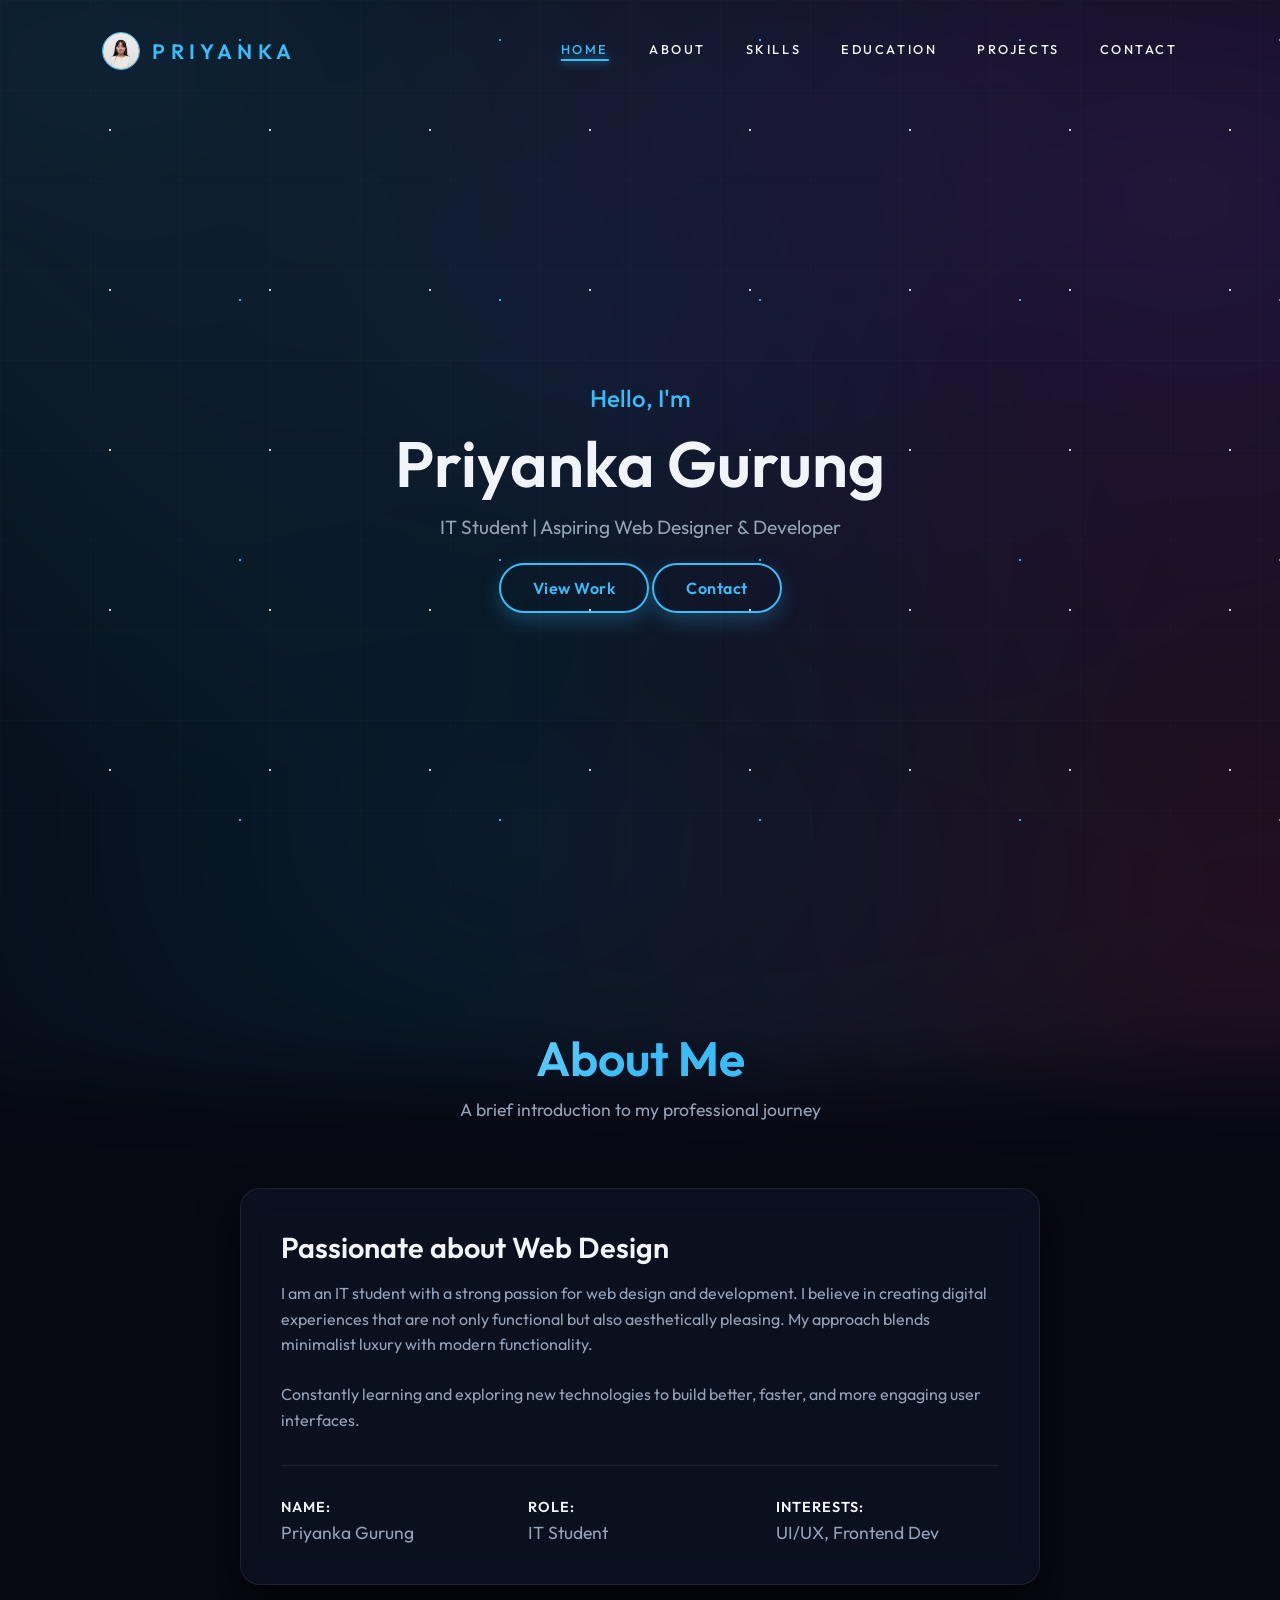
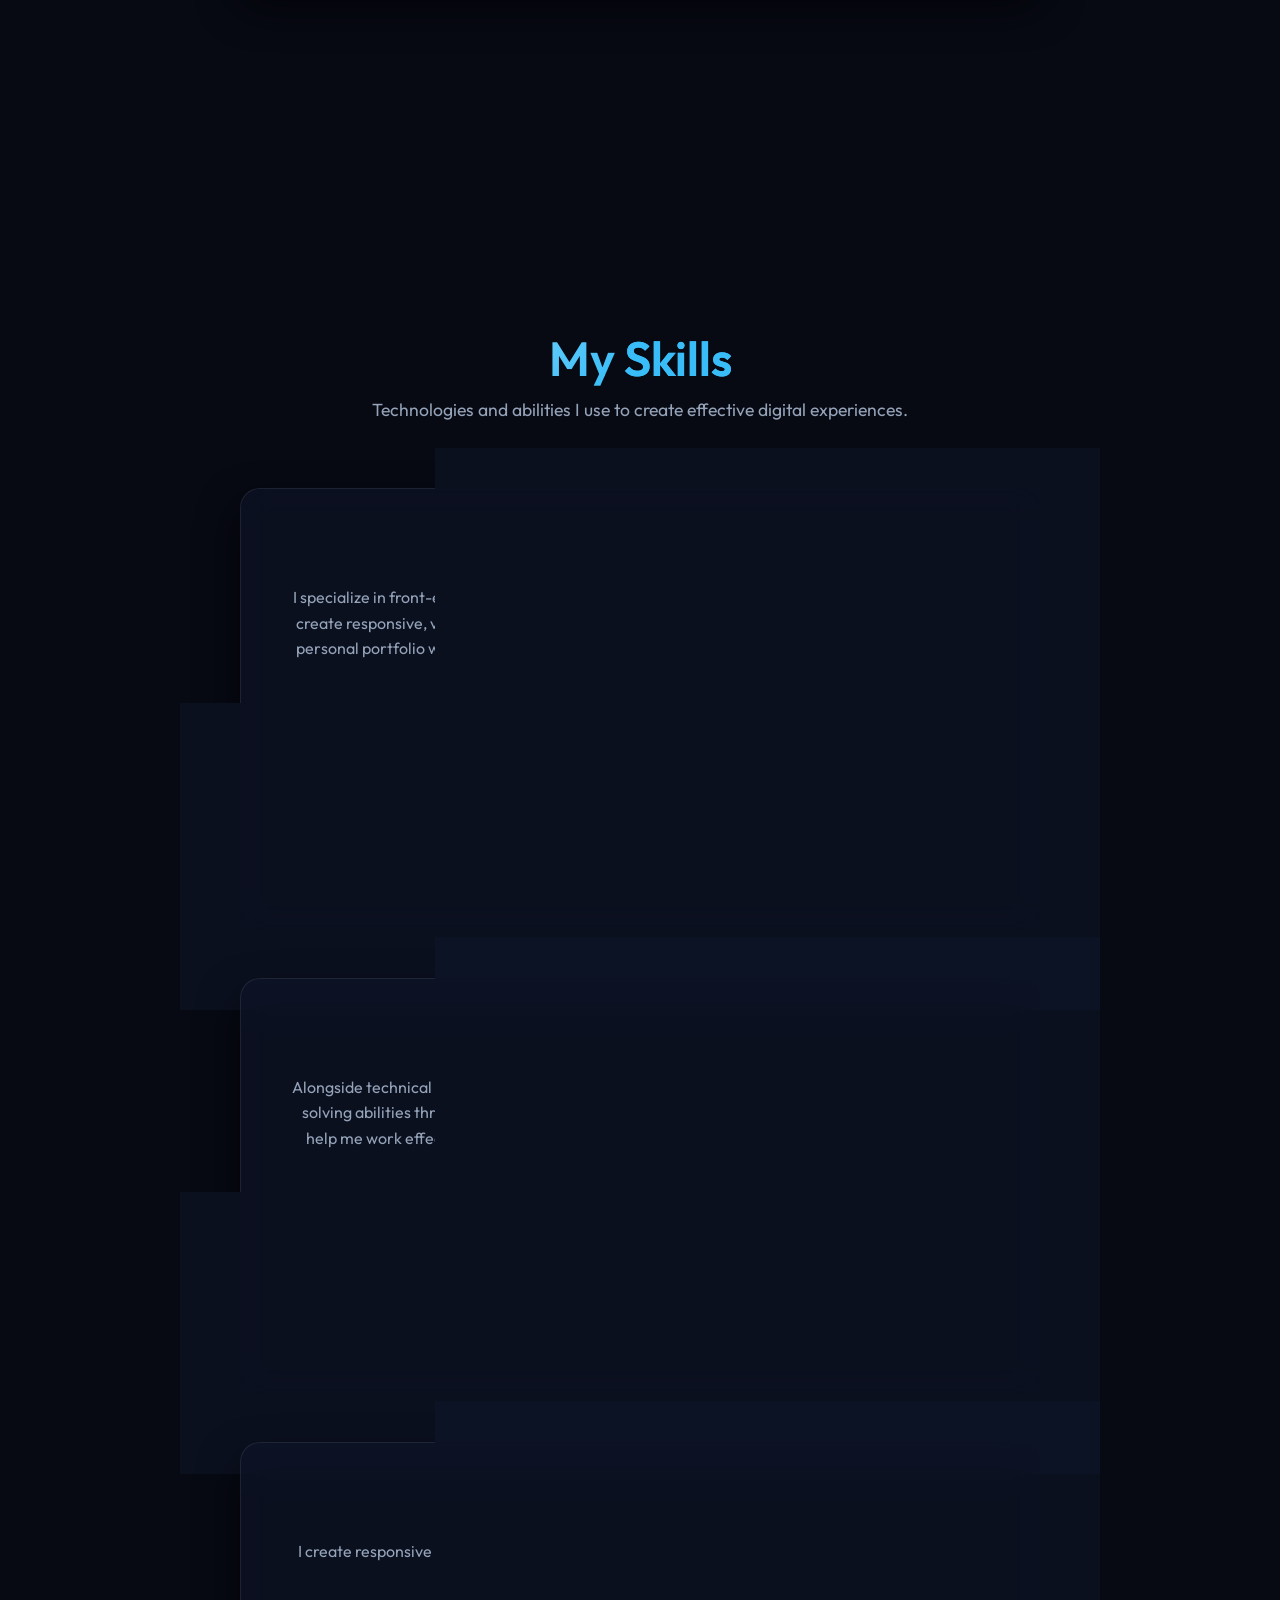
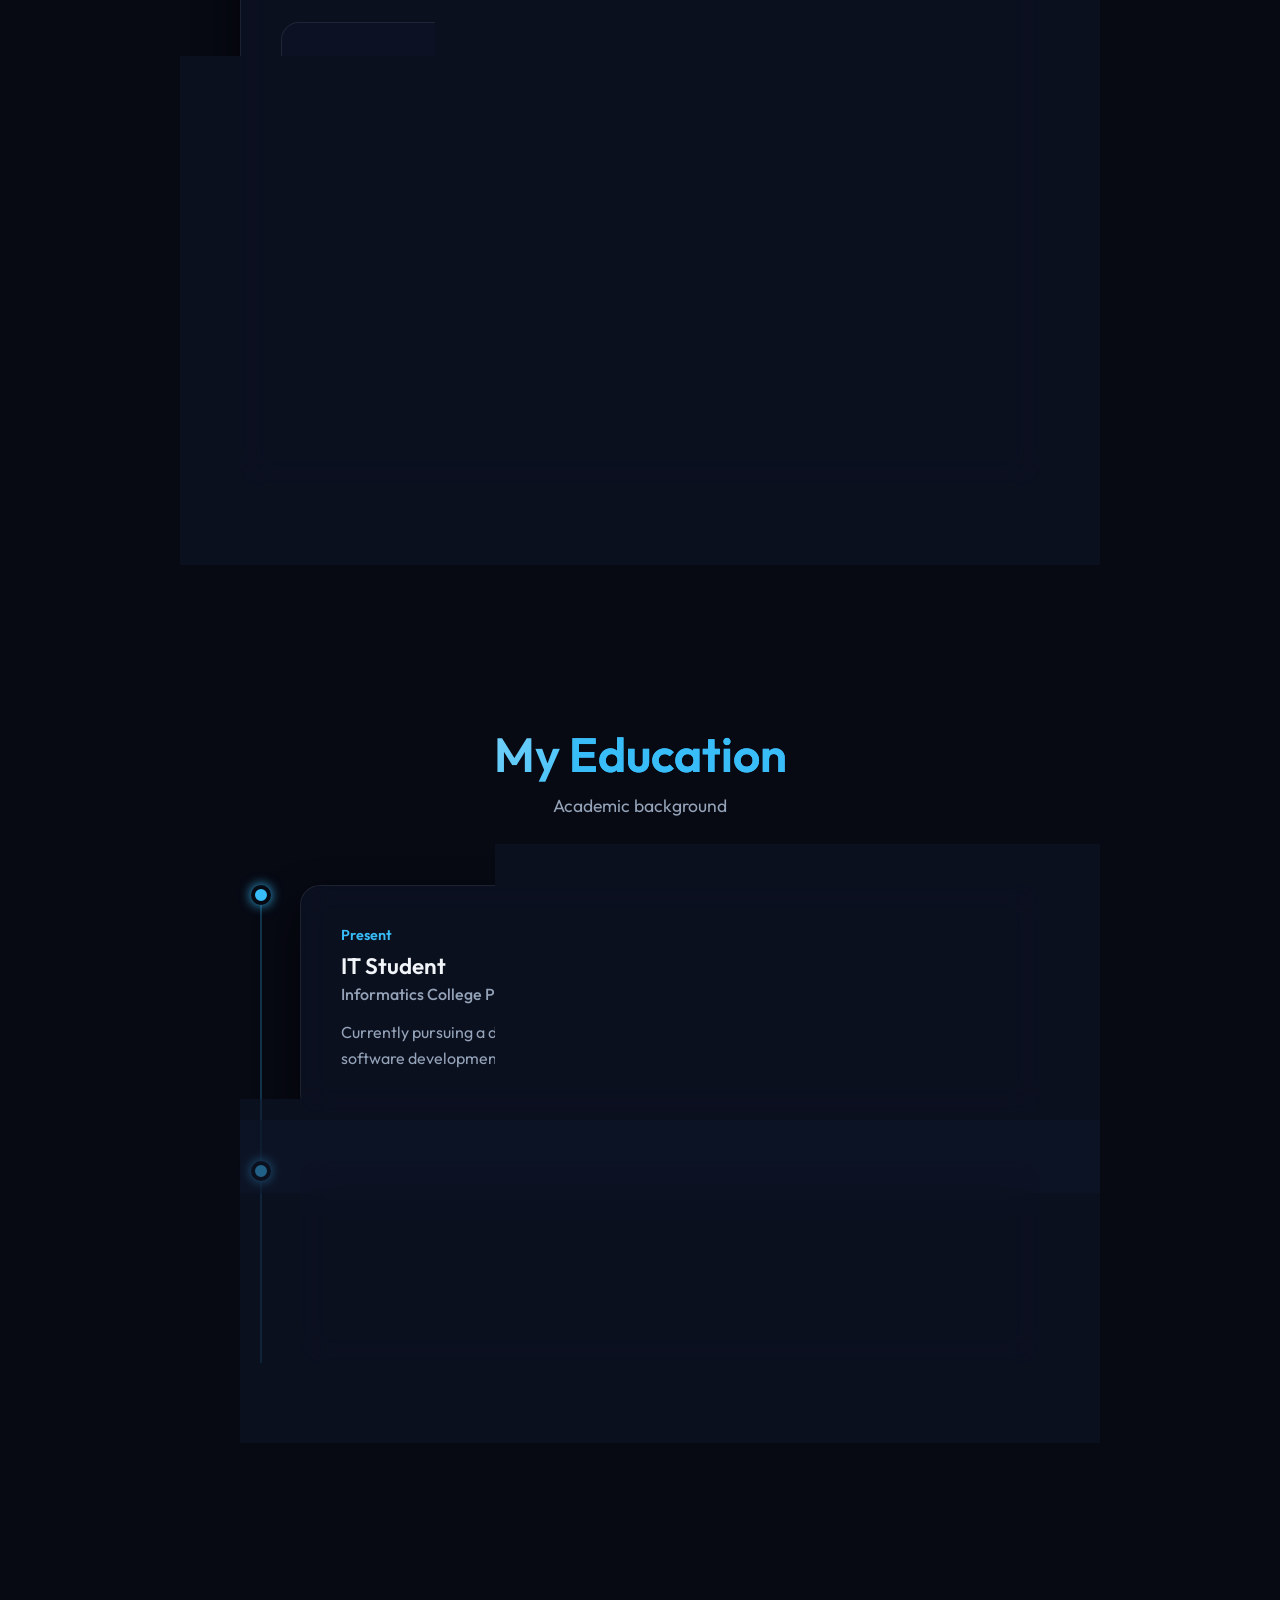
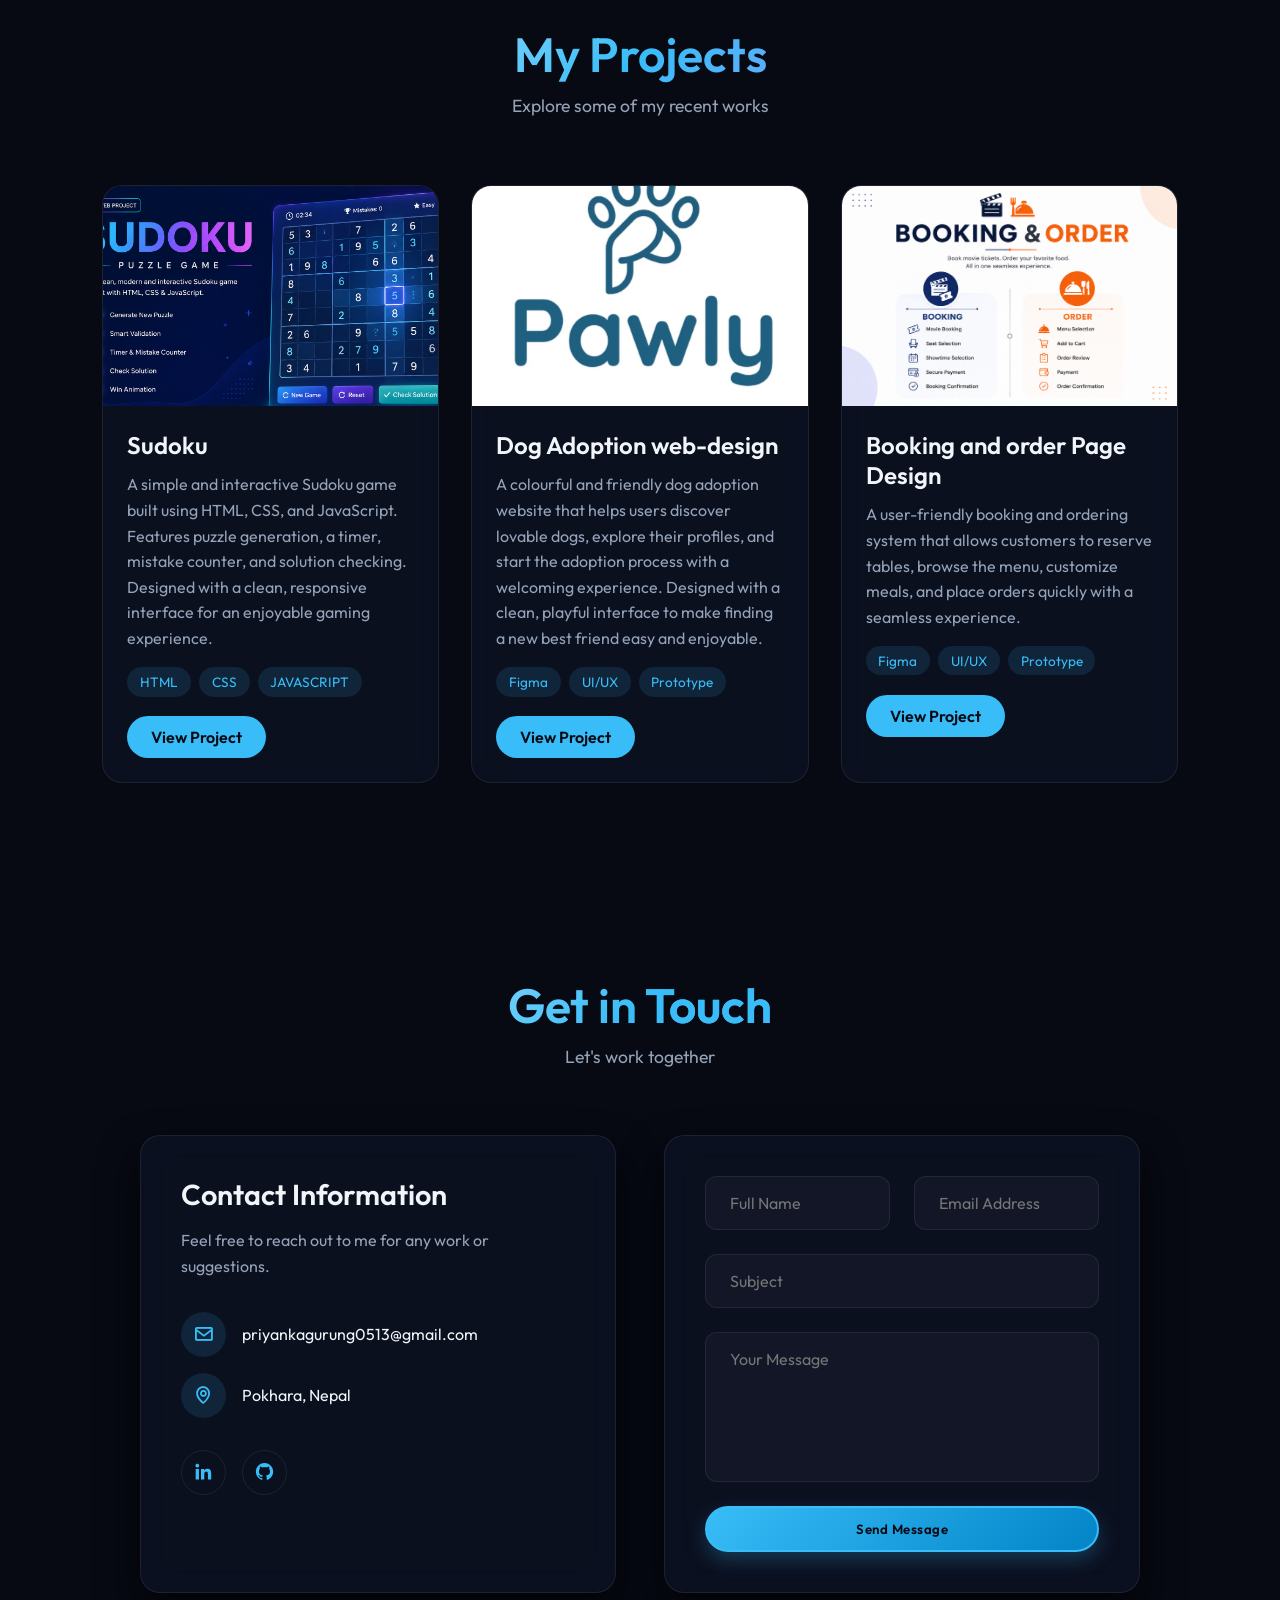
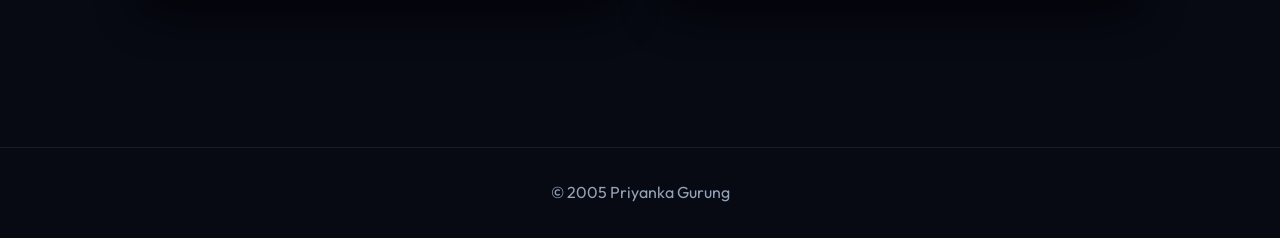
==== commit 86ef58f8: "project2" ====
--- a/index.html
+++ b/index.html
@@ -327,7 +327,7 @@
                             <span>Prototype</span>
                         </div>
 
-                        <a href="https://www.figma.com/proto/GCMDVQai2wZbsWdbMqsT8e/Design?node-id=150-94&t=nYv49Hzk42vnJ55u-1"
+                        <a href="https://www.figma.com/proto/GCMDVQai2wZbsWdbMqsT8e/Design?node-id=194-1056&t=54qgsRL6Zv78P8PZ-1"
                            target="_blank"
                            class="project-btn">
                             View Project
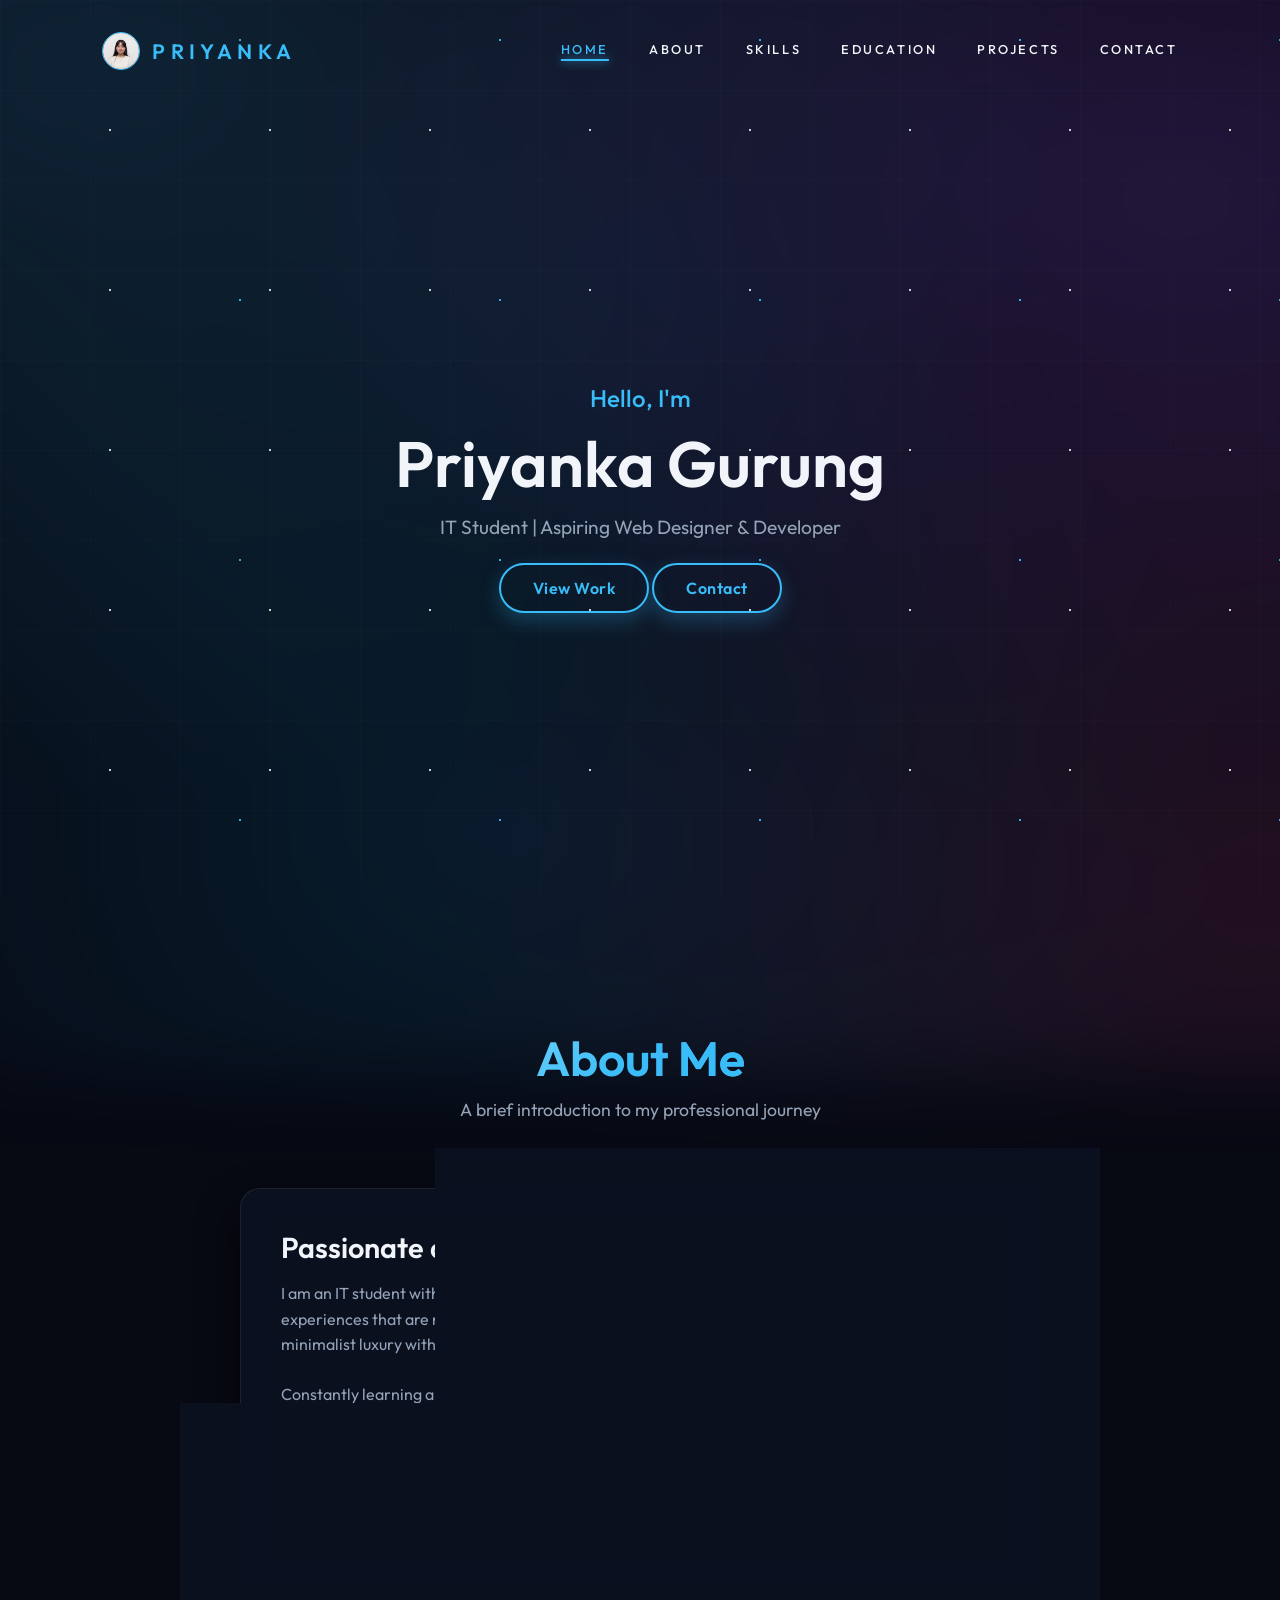
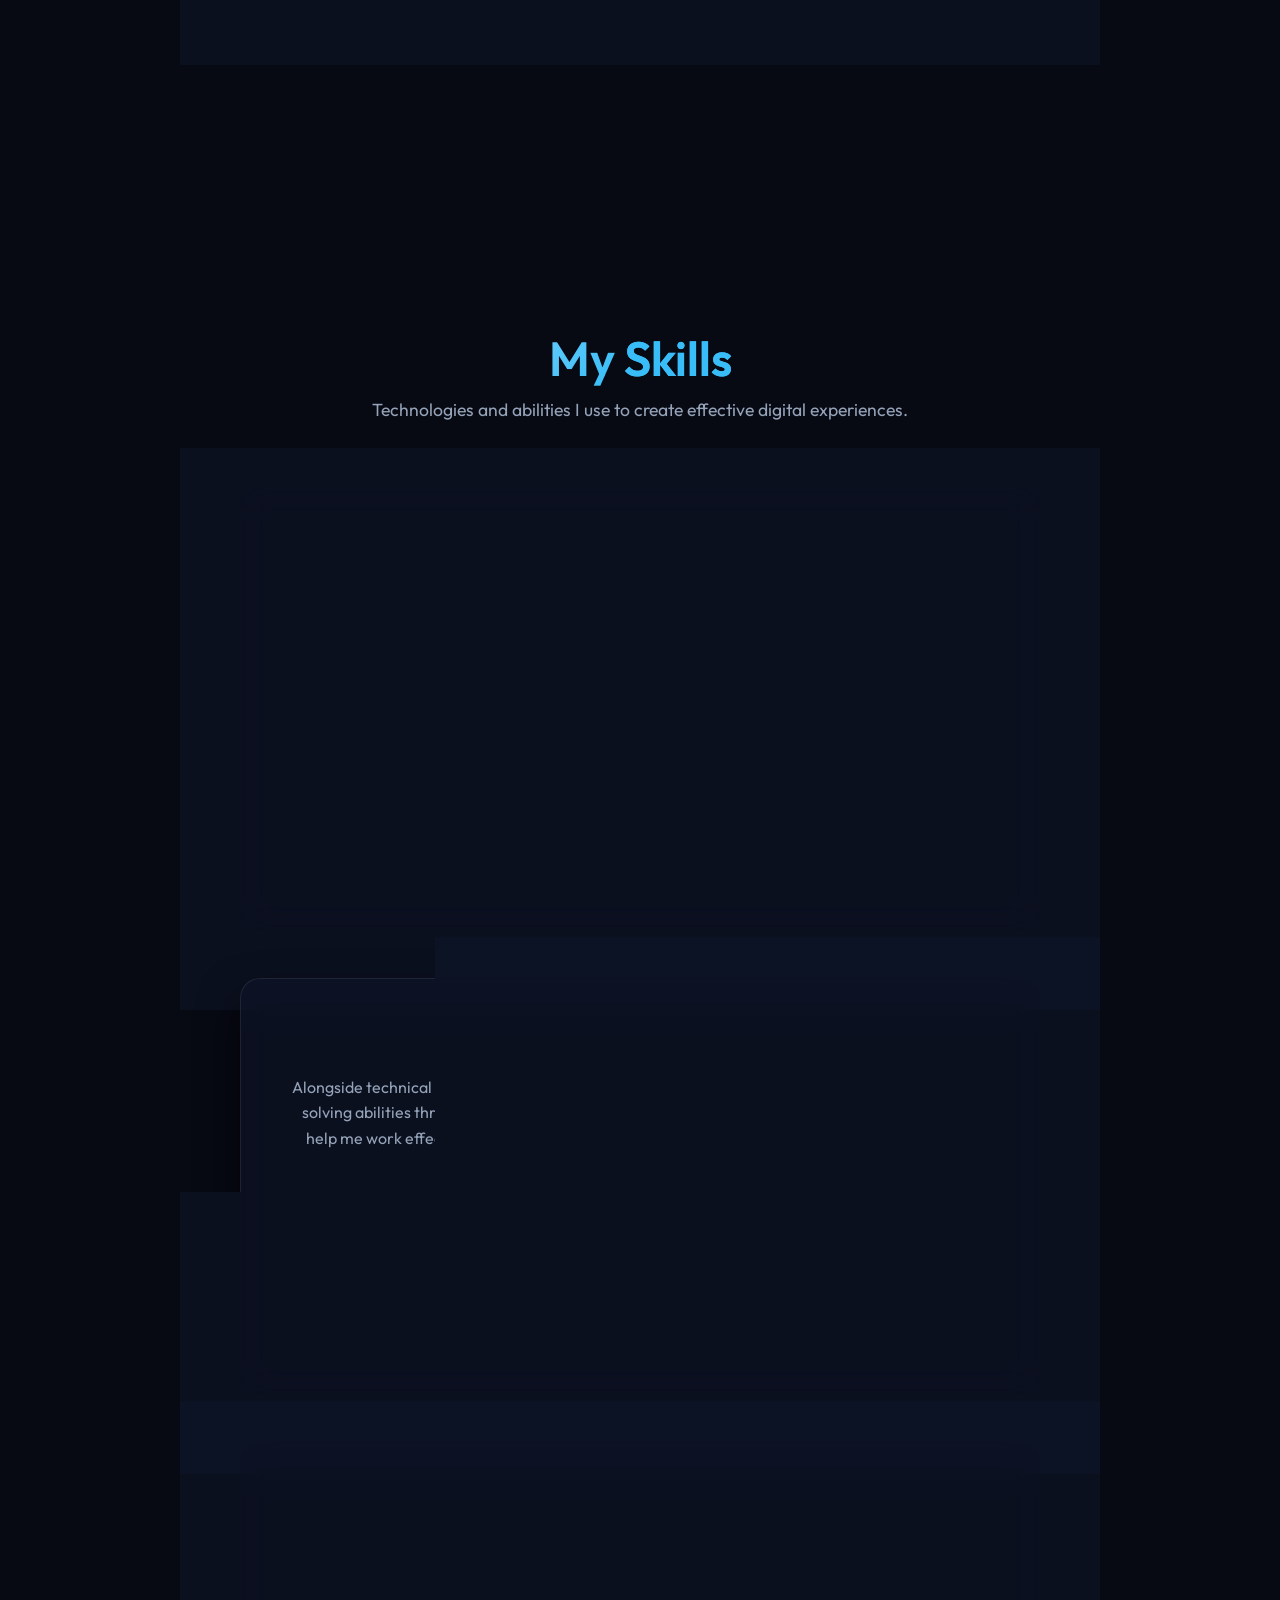
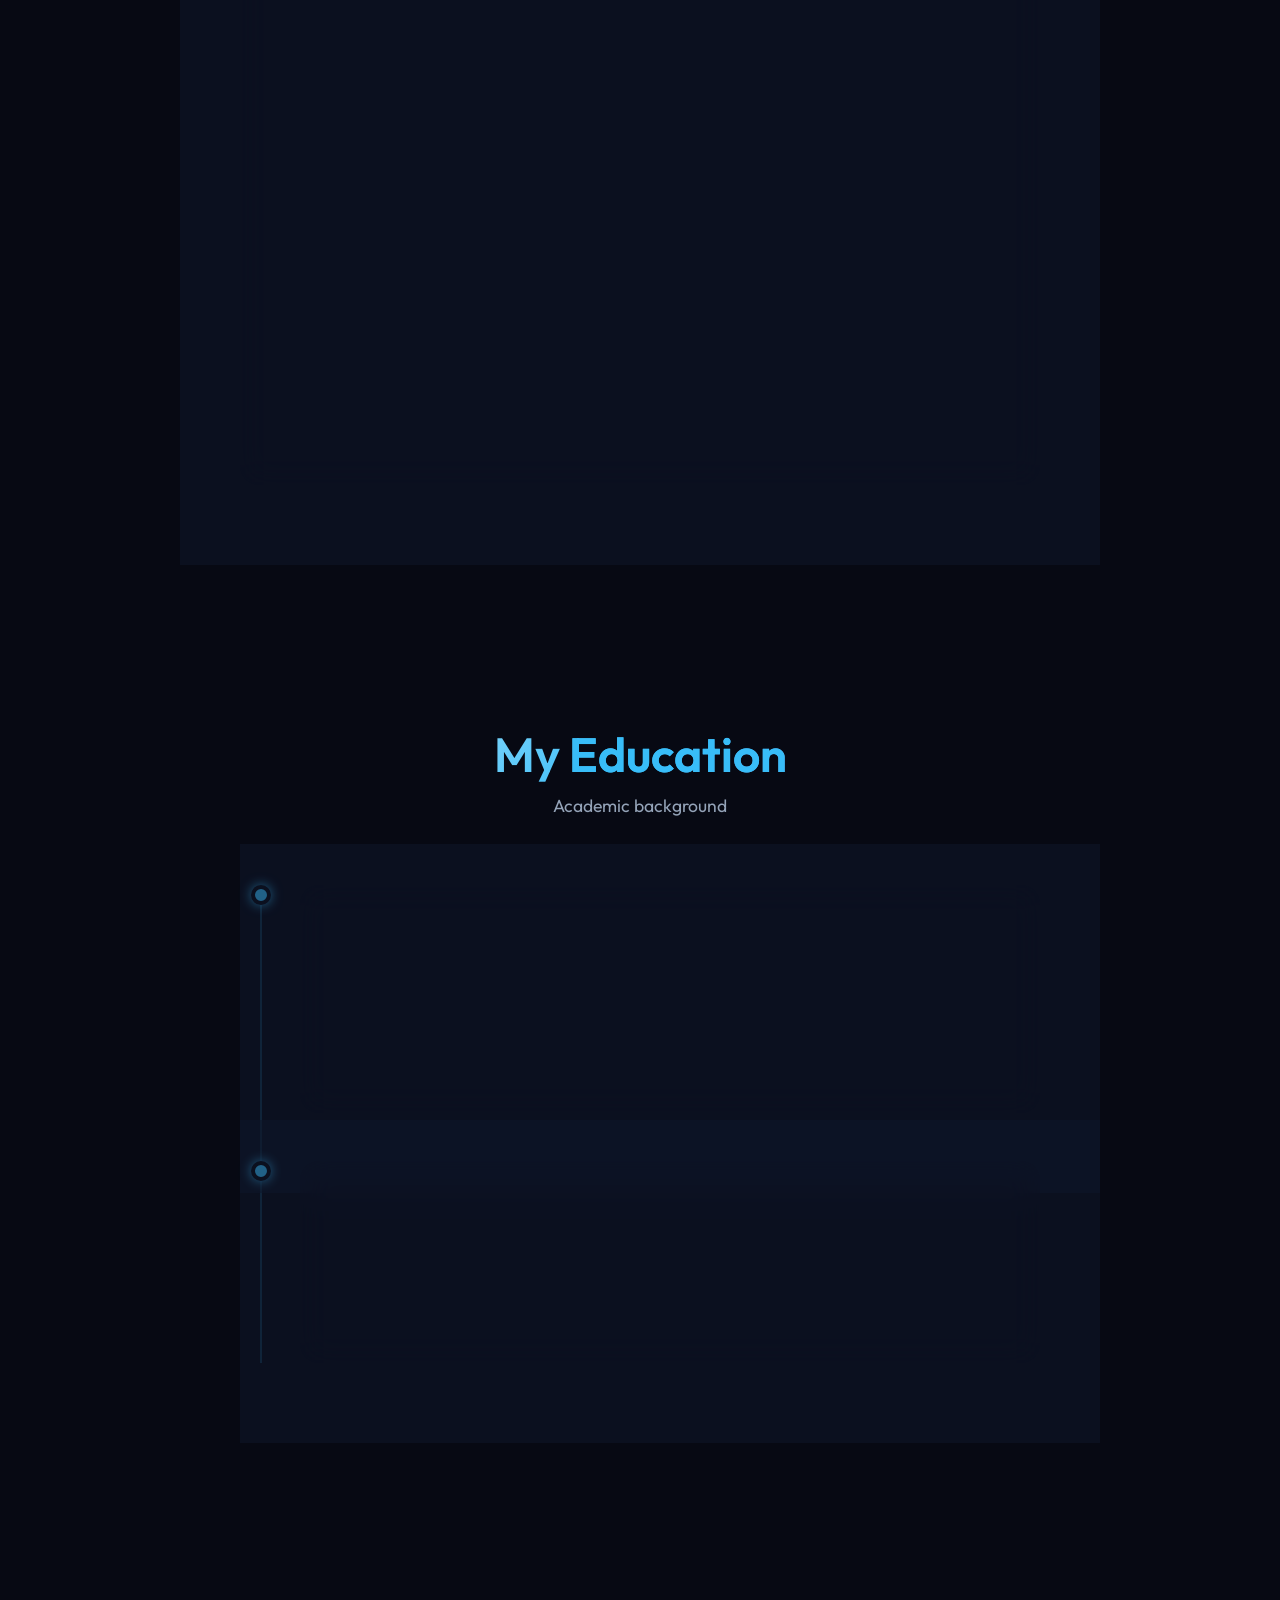
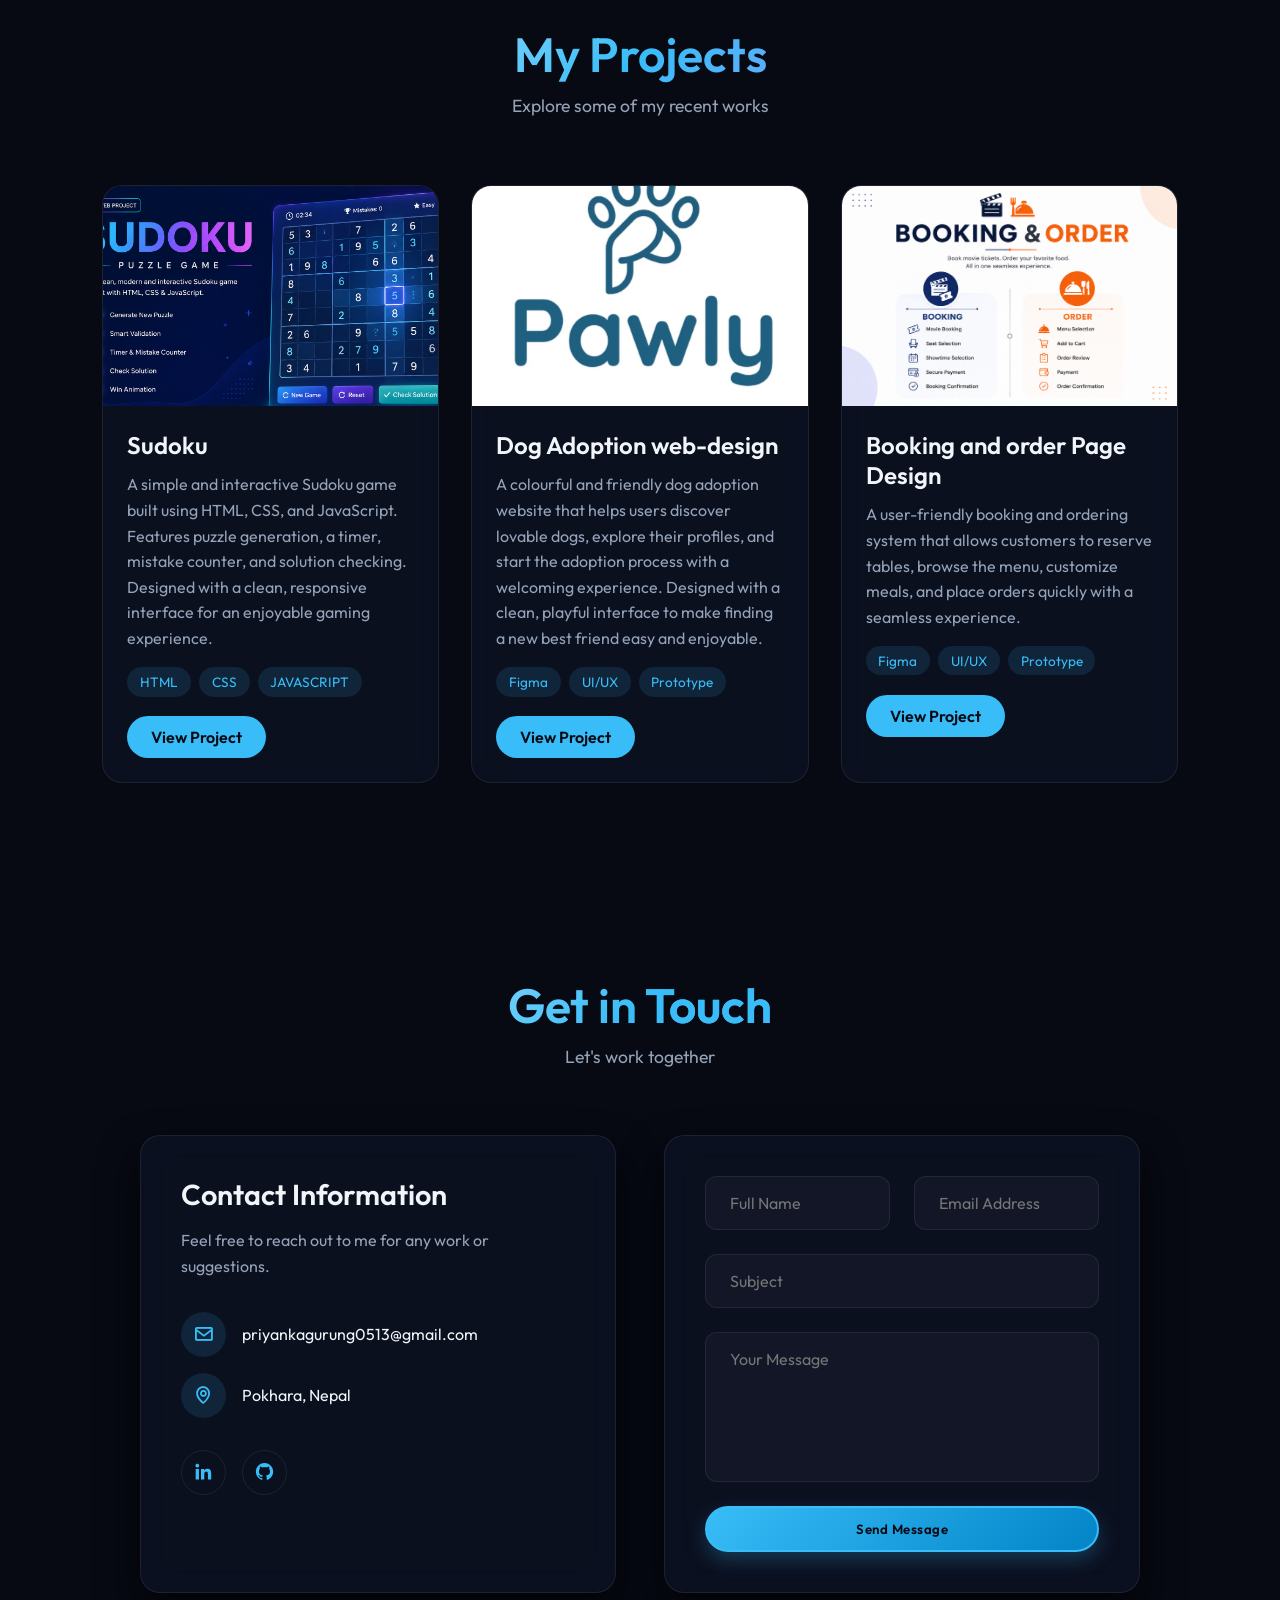
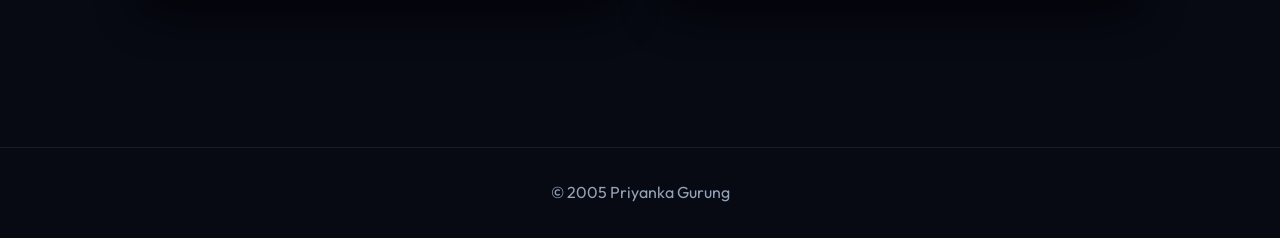
==== commit 863f78e6: "a bit change in design" ====
--- a/index.html
+++ b/index.html
@@ -327,7 +327,7 @@
                             <span>Prototype</span>
                         </div>
 
-                        <a href="https://www.figma.com/proto/GCMDVQai2wZbsWdbMqsT8e/Design?node-id=194-1056&t=54qgsRL6Zv78P8PZ-1"
+                        <a href="https://www.figma.com/proto/GCMDVQai2wZbsWdbMqsT8e/Design?node-id=150-94&t=KjDCJhSr4THIFiIs-1"
                            target="_blank"
                            class="project-btn">
                             View Project
